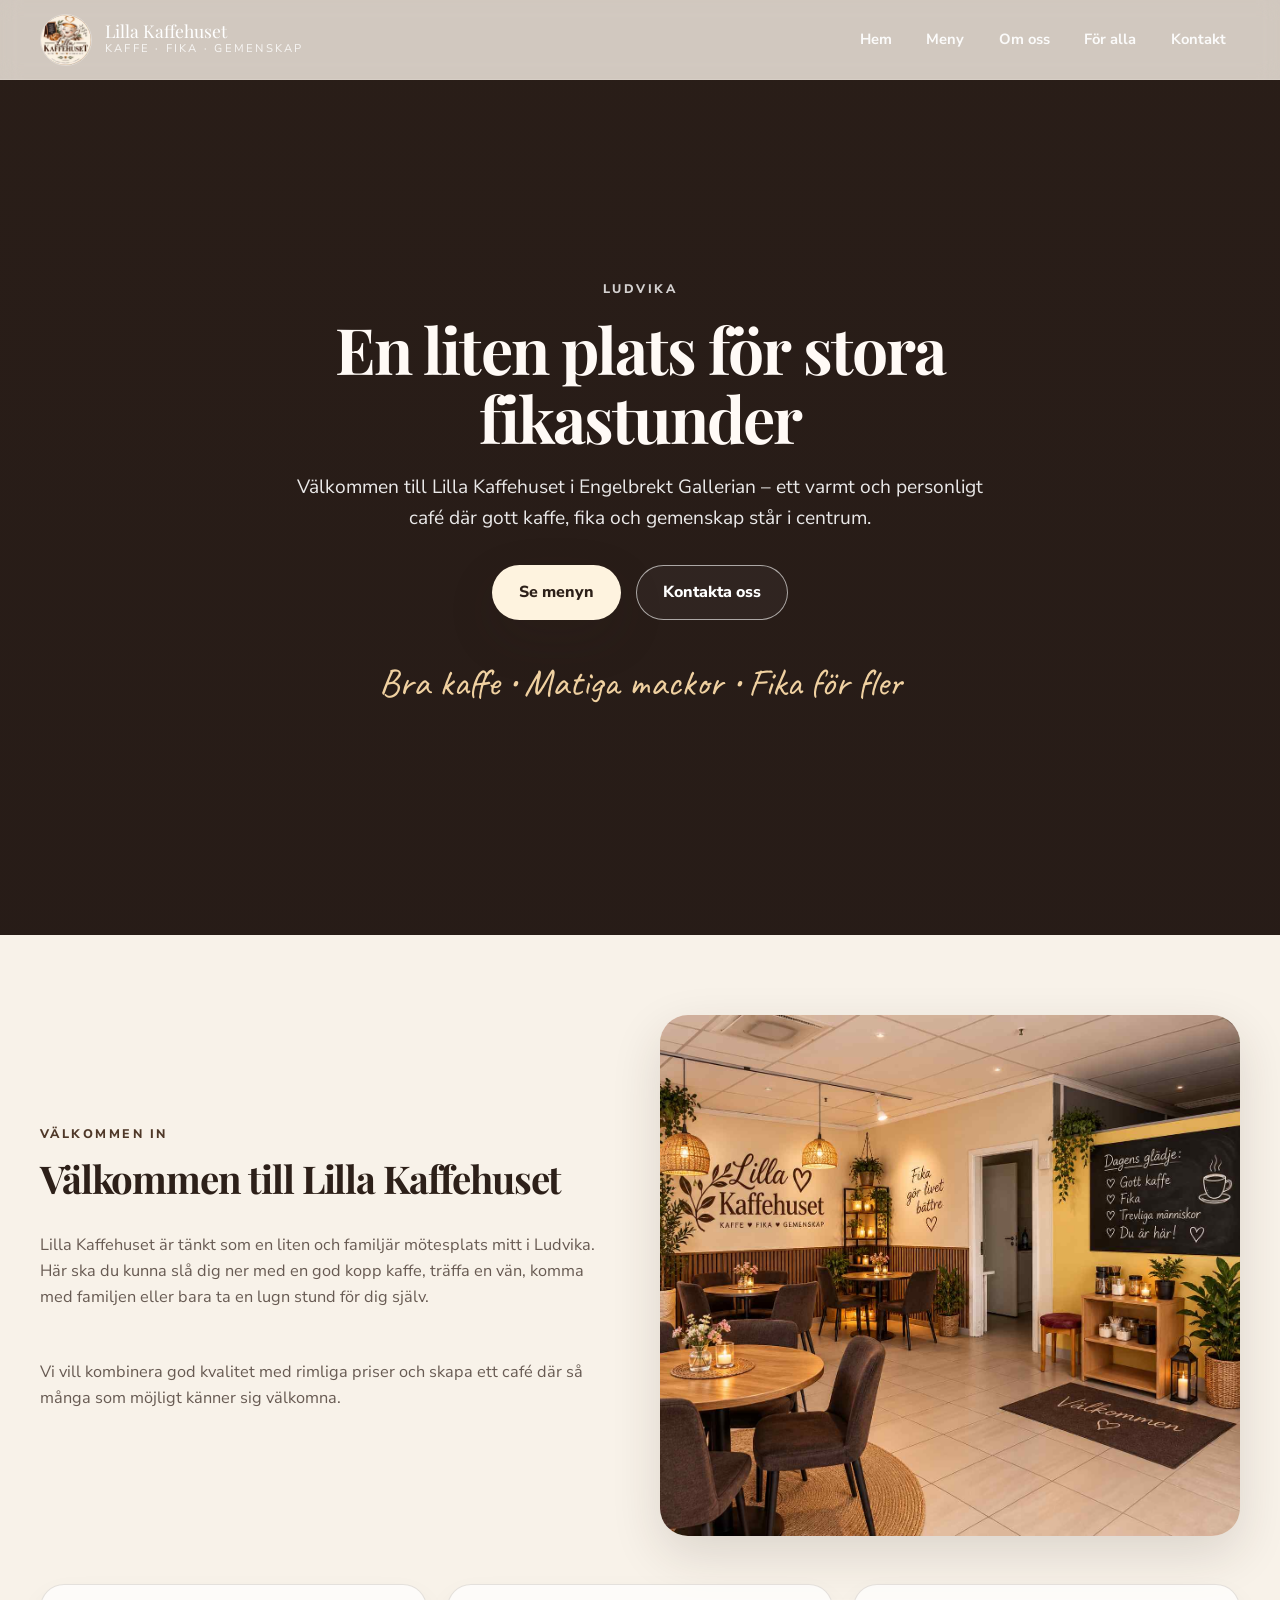
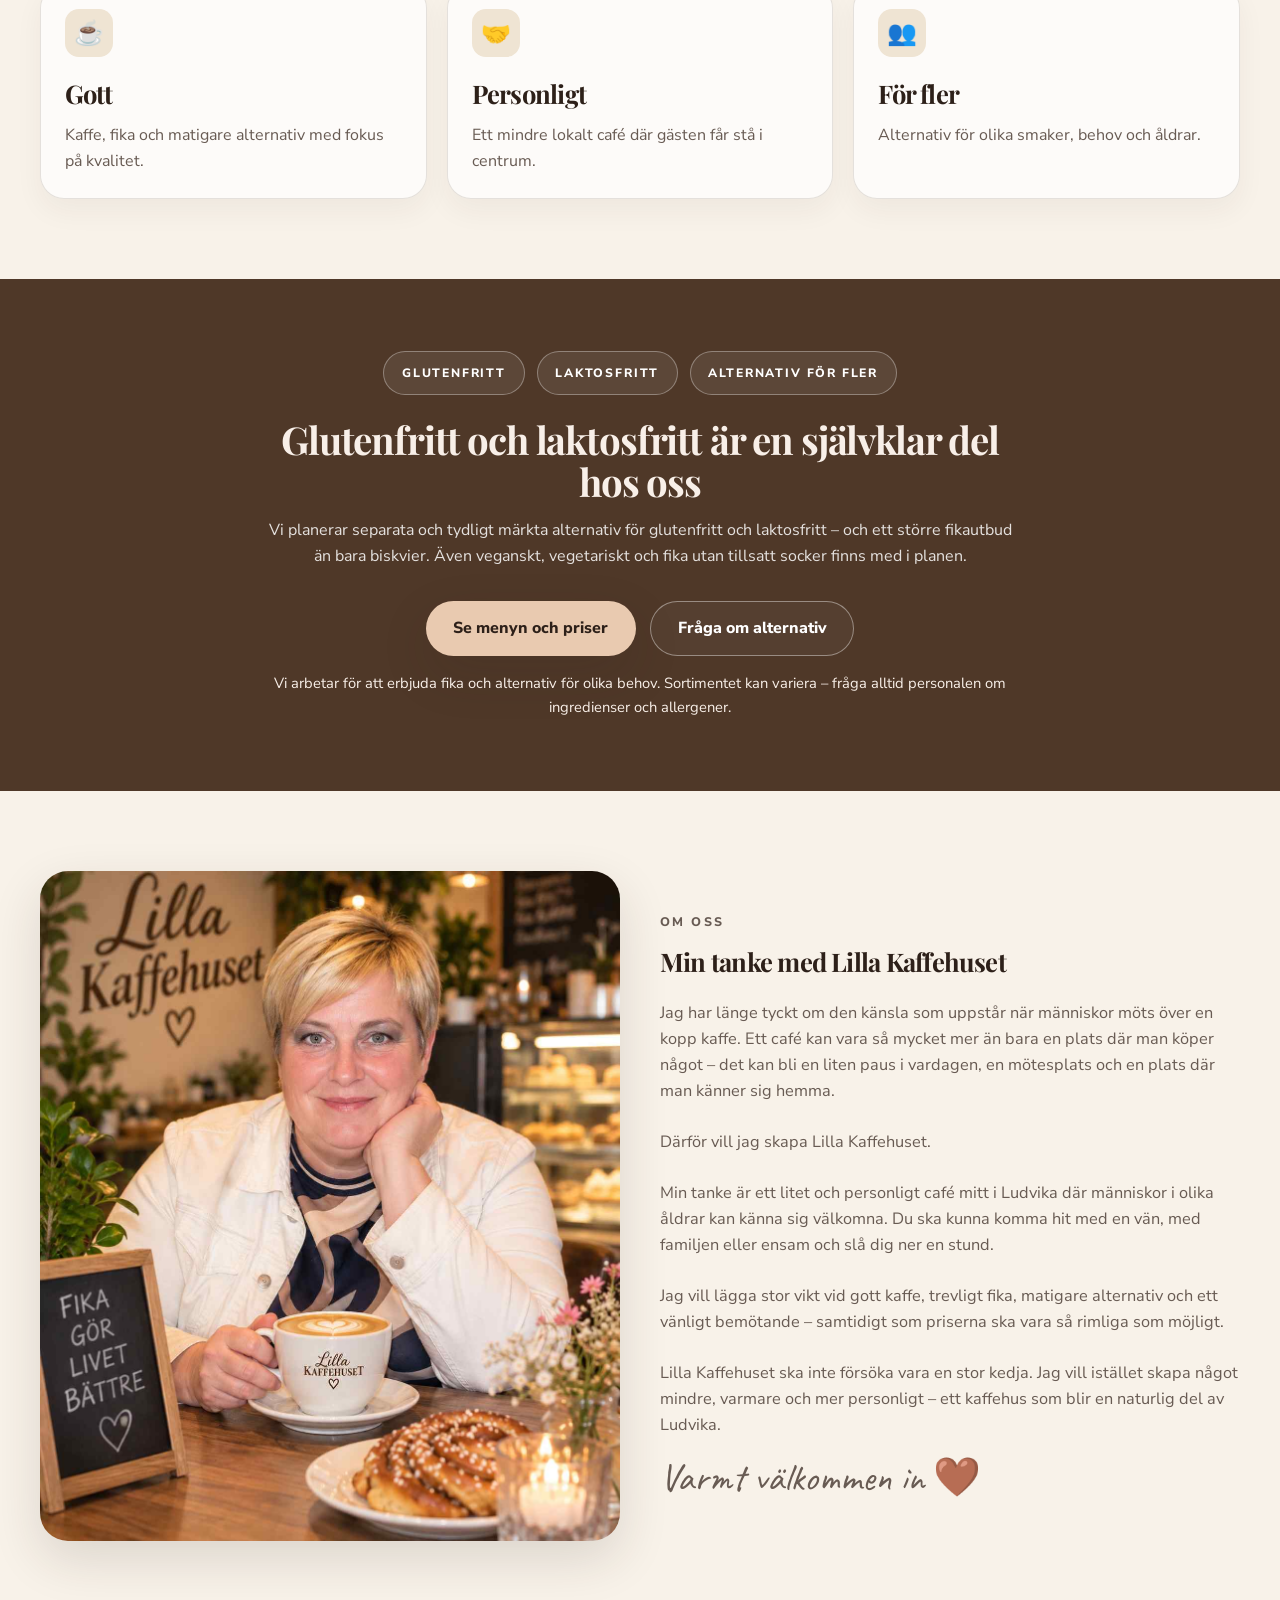
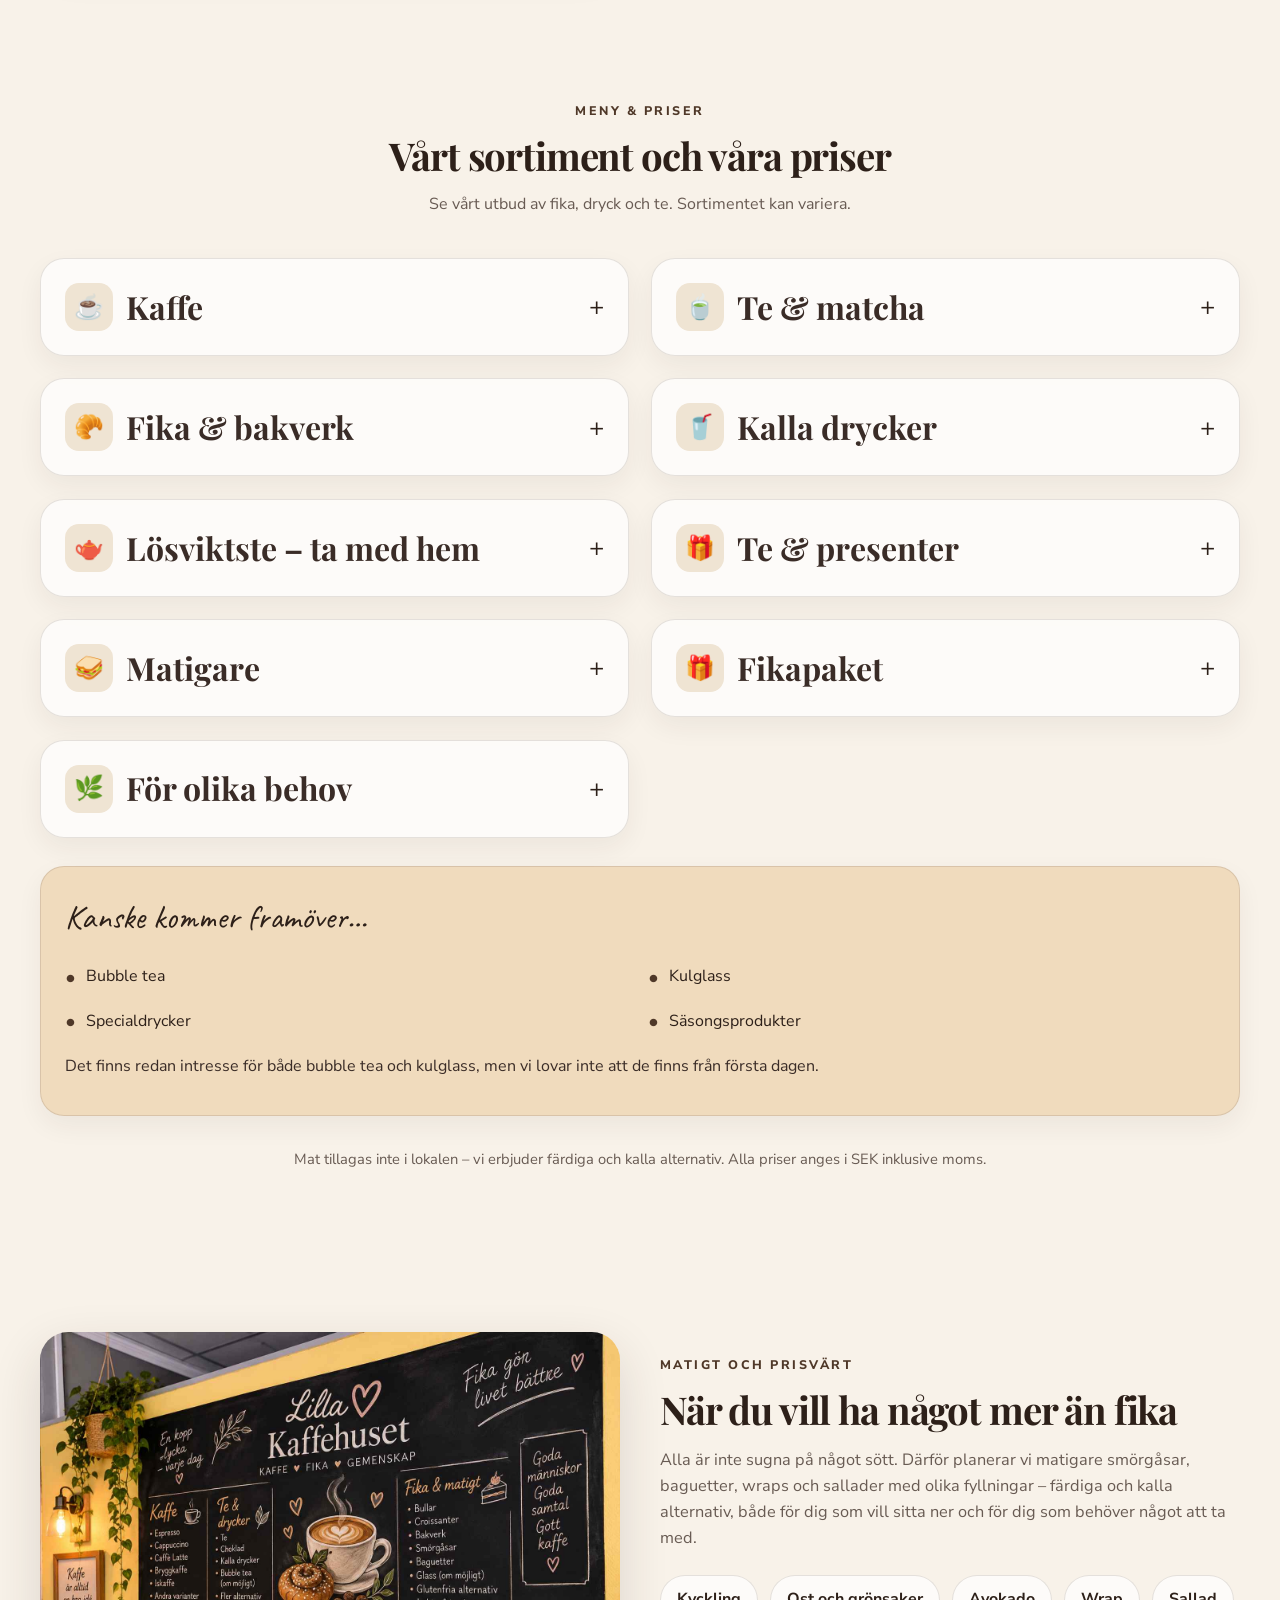
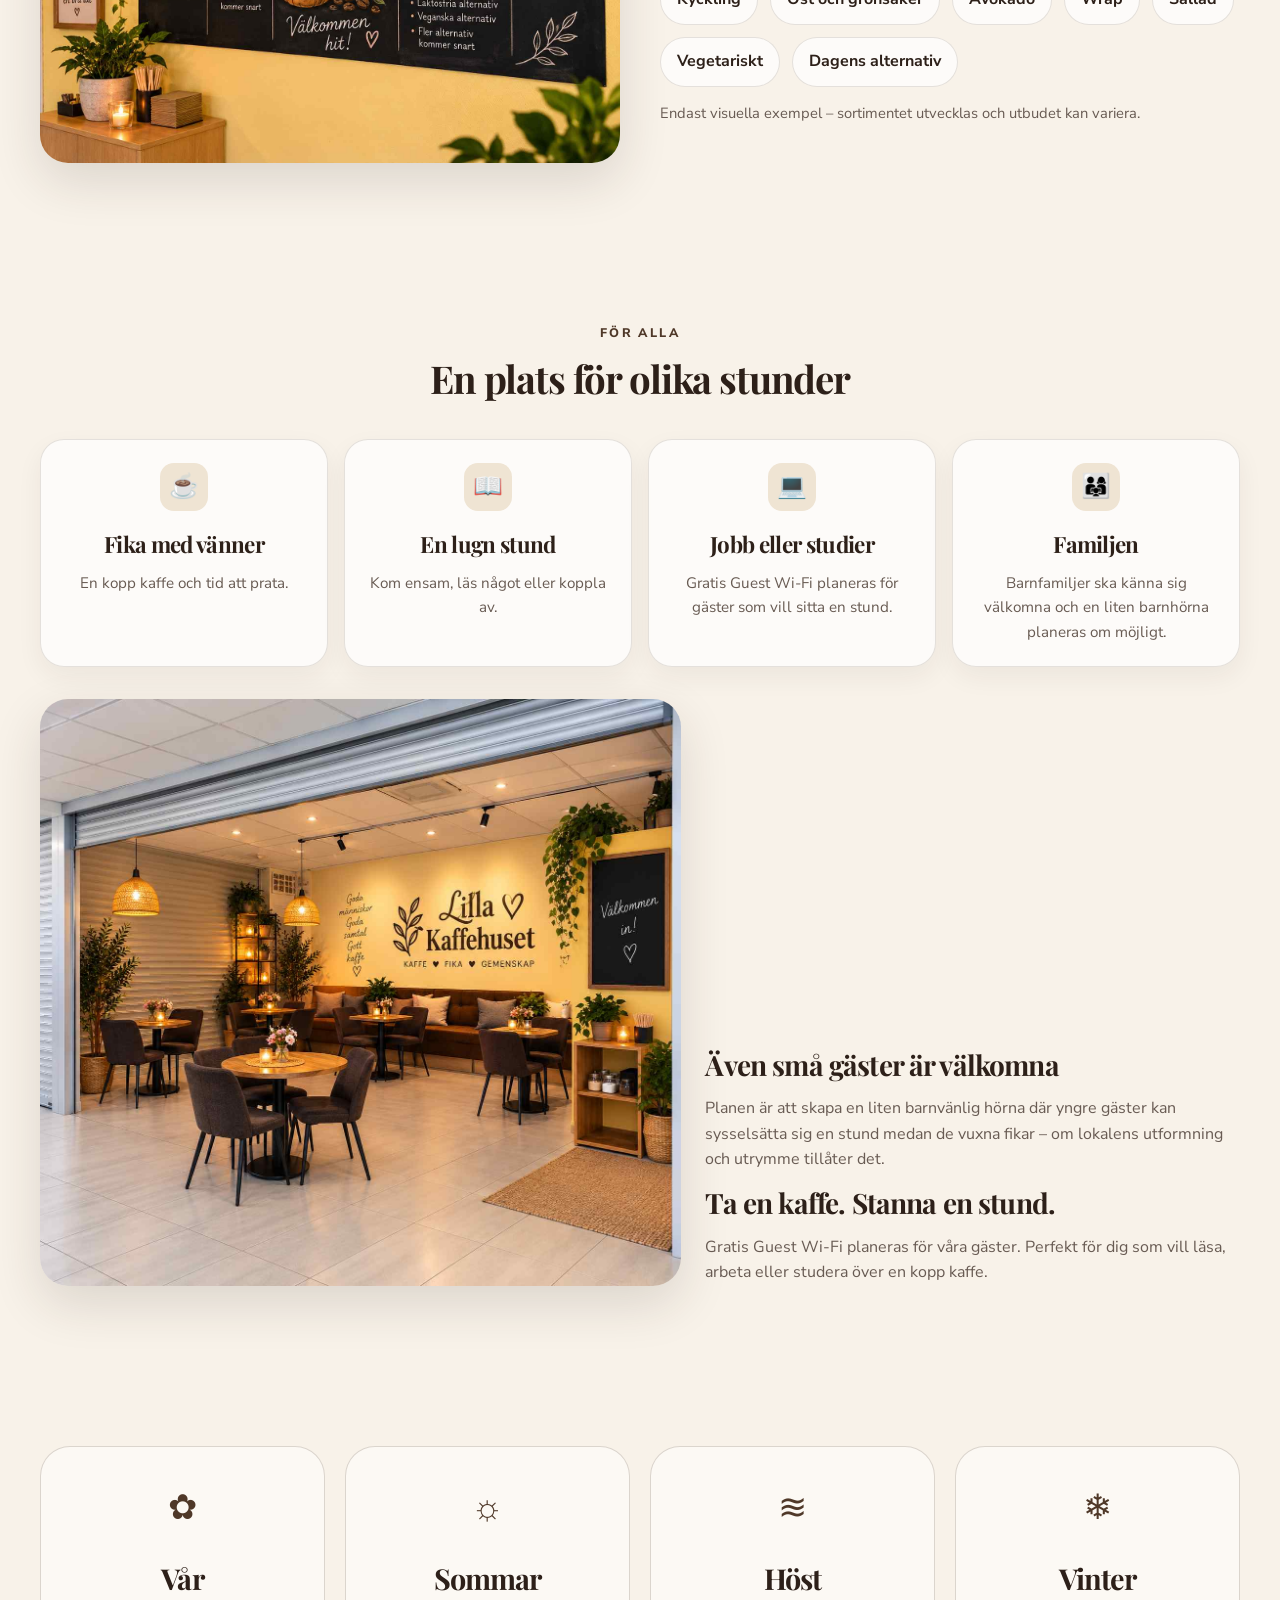
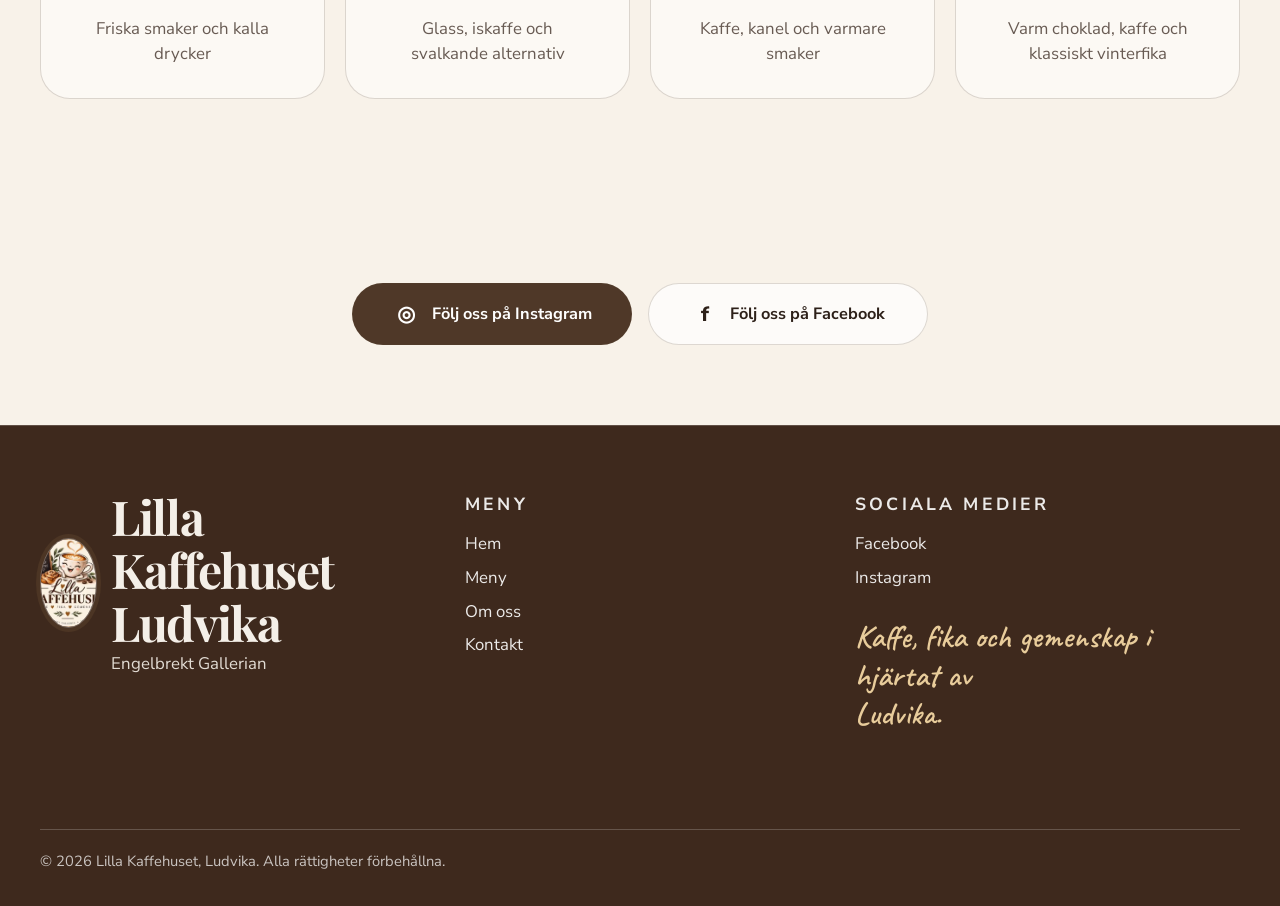
==== index.html @ 6853da30 "Add files via upload" ====
<!DOCTYPE html>
<html lang="sv">
  <head>
    <meta charset="UTF-8" />
    <meta name="viewport" content="width=device-width, initial-scale=1.0" />
    <meta
      name="description"
      content="Lilla Kaffehuset i Engelbrekt Gallerian i Ludvika – kaffe, fika, matigare smörgåsar och en varm plats för gemenskap."
    />
    <title>Lilla Kaffehuset | Café & fika i Ludvika</title>
    <link rel="preconnect" href="https://fonts.googleapis.com" />
    <link rel="preconnect" href="https://fonts.gstatic.com" crossorigin />
    <link
      href="https://fonts.googleapis.com/css2?family=Caveat:wght@400;600;700&family=Nunito+Sans:wght@400;600;700;800&family=Playfair+Display:wght@600;700;800&display=swap"
      rel="stylesheet"
    />
    <link rel="stylesheet" href="styles.css" />
  </head>
  <body>
    <header class="site-header">
      <div class="container nav-wrap">
        <a class="brand" href="#hem" aria-label="Lilla Kaffehuset, till toppen">
          <img src="./src/assets/logo.jpg" alt="Lilla Kaffehuset logotyp" />
          <div>
            <span class="brand-name">Lilla Kaffehuset</span>
            <span class="brand-tag">Kaffe · Fika · Gemenskap</span>
          </div>
        </a>

        <button class="menu-toggle" type="button" aria-expanded="false" aria-controls="main-navigation">
          <span class="menu-toggle-label">Meny</span>
          <span class="menu-toggle-icon" aria-hidden="true"><span></span><span></span><span></span></span>
        </button>

        <nav id="main-navigation" class="main-nav" aria-label="Huvudmeny">
          <a href="#hem">Hem</a>
          <a href="#meny">Meny</a>
          <a href="#om-oss">Om oss</a>
          <a href="#for-alla">För alla</a>
          <a href="#kontakt">Kontakt</a>
        </nav>
      </div>
    </header>

    <main>
      <section id="hem" class="hero">
        <video
          class="hero-video"
          src="./src/assets/hero-video.mp4"
          autoplay
          muted
          loop
          playsinline
          aria-hidden="true"
        ></video>
        <div class="hero-overlay"></div>
        <div class="container hero-content">
          <p class="eyebrow light">Ludvika</p>
          <h1>En liten plats för stora fikastunder</h1>
          <p class="lead">
            Välkommen till Lilla Kaffehuset i Engelbrekt Gallerian – ett varmt och personligt café
            där gott kaffe, fika och gemenskap står i centrum.
          </p>
          <div class="hero-actions">
            <a class="button primary" href="#meny">Se menyn</a>
            <a class="button secondary" href="#kontakt">Kontakta oss</a>
          </div>
          <p class="signature">Bra kaffe • Matiga mackor • Fika för fler</p>
        </div>
      </section>

      <section class="welcome section-light">
        <div class="container two-col">
          <div>
            <p class="eyebrow">Välkommen in</p>
            <h2>Välkommen till Lilla Kaffehuset</h2>
            <div class="copy-block">
              <p>
                Lilla Kaffehuset är tänkt som en liten och familjär mötesplats mitt i Ludvika. Här
                ska du kunna slå dig ner med en god kopp kaffe, träffa en vän, komma med familjen
                eller bara ta en lugn stund för dig själv.
              </p>
              <p>
                Vi vill kombinera god kvalitet med rimliga priser och skapa ett café där så många
                som möjligt känner sig välkomna.
              </p>
            </div>
          </div>

          <div class="photo-card">
            <img src="./src/assets/interior.jpg" alt="Mysig sittdel med runda träbord och levande ljus" />
          </div>
        </div>

        <div class="container values-grid">
          <article class="info-card">
            <span class="icon">☕</span>
            <h3>Gott</h3>
            <p>Kaffe, fika och matigare alternativ med fokus på kvalitet.</p>
          </article>
          <article class="info-card">
            <span class="icon">🤝</span>
            <h3>Personligt</h3>
            <p>Ett mindre lokalt café där gästen får stå i centrum.</p>
          </article>
          <article class="info-card">
            <span class="icon">👥</span>
            <h3>För fler</h3>
            <p>Alternativ för olika smaker, behov och åldrar.</p>
          </article>
        </div>
      </section>

      <section id="for-alla" class="free-from">
        <div class="container center-block">
          <ul class="tag-list" aria-label="Alternativ för olika behov">
            <li>GLUTENFRITT</li>
            <li>LAKTOSFRITT</li>
            <li>ALTERNATIV FÖR FLER</li>
          </ul>
          <h2>Glutenfritt och laktosfritt är en självklar del hos oss</h2>
          <p>
            Vi planerar separata och tydligt märkta alternativ för glutenfritt och laktosfritt –
            och ett större fikautbud än bara biskvier. Även veganskt, vegetariskt och fika utan
            tillsatt socker finns med i planen.
          </p>
          <div class="hero-actions center">
            <a class="button primary alt" href="#meny">Se menyn och priser</a>
            <a class="button secondary alt" href="#kontakt">Fråga om alternativ</a>
          </div>
          <p class="small-note">
            Vi arbetar för att erbjuda fika och alternativ för olika behov. Sortimentet kan variera –
            fråga alltid personalen om ingredienser och allergener.
          </p>
        </div>
      </section>

      <section id="om-oss" class="story-section section-light">
        <div class="container story-grid">
          <div class="story-image">
            <img src="./src/assets/owner.jpg" alt="Ägaren till Lilla Kaffehuset sitter vid ett bord med en caffe latte och kanelbullar" />
          </div>

          <div class="story-copy">
            <p class="eyebrow">Om oss</p>
            <h2>Min tanke med Lilla Kaffehuset</h2>
            <div class="copy-block">
              <p>
                Jag har länge tyckt om den känsla som uppstår när människor möts över en kopp kaffe.
                Ett café kan vara så mycket mer än bara en plats där man köper något – det kan bli
                en liten paus i vardagen, en mötesplats och en plats där man känner sig hemma.
              </p>
              <p>Därför vill jag skapa Lilla Kaffehuset.</p>
              <p>
                Min tanke är ett litet och personligt café mitt i Ludvika där människor i olika
                åldrar kan känna sig välkomna. Du ska kunna komma hit med en vän, med familjen eller
                ensam och slå dig ner en stund.
              </p>
              <p>
                Jag vill lägga stor vikt vid gott kaffe, trevligt fika, matigare alternativ och ett
                vänligt bemötande – samtidigt som priserna ska vara så rimliga som möjligt.
              </p>
              <p>
                Lilla Kaffehuset ska inte försöka vara en stor kedja. Jag vill istället skapa något
                mindre, varmare och mer personligt – ett kaffehus som blir en naturlig del av
                Ludvika.
              </p>
            </div>
            <p class="welcome-signature">Varmt välkommen in 🤎</p>
          </div>
        </div>
      </section>

      <section id="meny" class="menu section-light">
        <div class="container">
          <div class="section-head">
            <p class="eyebrow">Meny &amp; priser</p>
            <h2>Vårt sortiment och våra priser</h2>
            <p>Se vårt utbud av fika, dryck och te. Sortimentet kan variera.</p>
          </div>

          <div class="menu-grid">
            <details class="menu-card">
              <summary class="menu-card-head">
                <span class="mini-icon">☕</span>
                <span class="menu-card-title">Kaffe</span>
              </summary>
              <ul>
                <li><span>Bryggkaffe</span><strong>30 kr</strong></li>
                <li><span>Espresso</span><strong>30 kr</strong></li>
                <li><span>Dubbel espresso</span><strong>38 kr</strong></li>
                <li><span>Cappuccino</span><strong>42 kr</strong></li>
                <li><span>Caffè Latte</span><strong>45 kr</strong></li>
                <li><span>Iskaffe</span><strong>49 kr</strong></li>
              </ul>
              <p class="menu-note">Laktosfri mjölk och växtbaserad dryck planeras till alla kaffedrycker.</p>
            </details>

            <details class="menu-card">
              <summary class="menu-card-head">
                <span class="mini-icon">🍵</span>
                <span class="menu-card-title">Te &amp; matcha</span>
              </summary>
              <ul>
                <li><span>Earl of Organic (svart te)</span><strong>39 kr</strong></li>
                <li><span>Dancing Queen (svart te)</span><strong>39 kr</strong></li>
                <li><span>Lively Luke (grönt te)</span><strong>39 kr</strong></li>
                <li><span>Miss Saigon (grönt te)</span><strong>39 kr</strong></li>
                <li><span>Scarlet Wimbledon (rooibos)</span><strong>39 kr</strong></li>
                <li><span>Amber Cactus (rooibos)</span><strong>39 kr</strong></li>
                <li><span>Radiant Rose (fruktte)</span><strong>39 kr</strong></li>
                <li><span>Vinteräpple (julte)</span><strong>39 kr</strong></li>
                <li><span>Glöggte (julte)</span><strong>39 kr</strong></li>
                <li><span>Julknäck (julte)</span><strong>39 kr</strong></li>
                <li><span>Chai Latte</span><strong>45 kr</strong></li>
                <li><span>Matcha Latte</span><strong>59 kr</strong></li>
                <li><span>Iced Matcha Latte</span><strong>65 kr</strong></li>
                <li><span>Hojicha – rostat grönt te</span><strong>45 kr</strong></li>
                <li><span>Hojicha Latte</span><strong>59 kr</strong></li>
                <li><span>Iced Hojicha Latte</span><strong>65 kr</strong></li>
              </ul>
              <p class="menu-note">Te serveras hos oss. Priserna inkluderar moms.</p>
            </details>

            <details class="menu-card">
              <summary class="menu-card-head">
                <span class="mini-icon">🥐</span>
                <span class="menu-card-title">Fika &amp; bakverk</span>
              </summary>
              <ul>
                <li><span>Gluten- och mjölkfri brownie</span><strong>49 kr</strong></li>
                <li><span>Citroncheesecake</span><strong>55 kr</strong></li>
                <li><span>Vegansk passionscheesecake</span><strong>55 kr</strong></li>
                <li><span>Chokladboll</span><strong>25 kr</strong></li>
                <li><span>Chokladmoussetårta</span><strong>55 kr</strong></li>
                <li><span>Gluten- och laktosfri chokladtårta</span><strong>59 kr</strong></li>
                <li><span>Gluten- och mjölkfri hallonmuffins</span><strong>39 kr</strong></li>
                <li><span>Kanelbulle, liten (35 g)</span><strong>25 kr</strong></li>
                <li><span>Kärleksmums</span><strong>39 kr</strong></li>
                <li><span>Morotskaka – Gray's</span><strong>45 kr</strong></li>
                <li><span>Glutenfri morotskaka – Delicato</span><strong>45 kr</strong></li>
                <li><span>Vegansk morotskaka</span><strong>45 kr</strong></li>
                <li><span>Red Velvet-tårta</span><strong>59 kr</strong></li>
                <li><span>Vegansk brownie med salt karamell och nötter</span><strong>59 kr</strong></li>
                <li><span>Croissant</span><strong>32 kr</strong></li>
                <li><span>Pain au chocolat</span><strong>35 kr</strong></li>
                <li><span>Dagens kaka/bakverk</span><strong>35–45 kr</strong></li>
                <li><span>Glutenfritt bakverk</span><strong>35–45 kr</strong></li>
                <li><span>Laktosfritt bakverk</span><strong>35–45 kr</strong></li>
              </ul>
              <p class="menu-note">Priserna inkluderar moms. Fråga personalen om allergener.</p>
            </details>

            <details class="menu-card">
              <summary class="menu-card-head">
                <span class="mini-icon">🥤</span>
                <span class="menu-card-title">Kalla drycker</span>
              </summary>
              <ul>
                <li><span>Coca-Cola Original 33 cl</span><strong>29 kr</strong></li>
                <li><span>Coca-Cola Zero 33 cl</span><strong>29 kr</strong></li>
                <li><span>Coca-Cola Original 50 cl</span><strong>35 kr</strong></li>
                <li><span>Coca-Cola Zero 50 cl</span><strong>36 kr</strong></li>
                <li><span>Fanta Exotic Zero 33 cl</span><strong>29 kr</strong></li>
                <li><span>Fanta Orange Zero 33 cl</span><strong>29 kr</strong></li>
                <li><span>Fanta Orange Zero 50 cl</span><strong>35 kr</strong></li>
                <li><span>Sprite Zero 33 cl</span><strong>29 kr</strong></li>
                <li><span>MER Apelsin 33 cl</span><strong>29 kr</strong></li>
                <li><span>MER Päron 33 cl</span><strong>29 kr</strong></li>
                <li><span>Bonaqua Naturell 33 cl</span><strong>25 kr</strong></li>
                <li><span>Monster Energy 50 cl</span><strong>39 kr</strong></li>
                <li><span>Monster Ultra 50 cl</span><strong>39 kr</strong></li>
              </ul>
              <p class="menu-note">Priserna inkluderar moms och pant.</p>
            </details>

            <details class="menu-card">
              <summary class="menu-card-head">
                <span class="mini-icon">🫖</span>
                <span class="menu-card-title">Lösviktste – ta med hem</span>
              </summary>
              <ul>
                <li><span>Earl of Organic (100 g / 250 g)</span><strong>99 / 229 kr</strong></li>
                <li><span>Dancing Queen (100 g / 250 g)</span><strong>79 / 179 kr</strong></li>
                <li><span>Lively Luke (100 g / 250 g)</span><strong>89 / 199 kr</strong></li>
                <li><span>Miss Saigon (100 g / 250 g)</span><strong>79 / 179 kr</strong></li>
                <li><span>Scarlet Wimbledon (100 g / 250 g)</span><strong>89 / 199 kr</strong></li>
                <li><span>Amber Cactus (100 g / 250 g)</span><strong>95 / 219 kr</strong></li>
                <li><span>Radiant Rose (100 g / 250 g)</span><strong>85 / 189 kr</strong></li>
                <li><span>Vinteräpple (100 g / 250 g)</span><strong>85 / 189 kr</strong></li>
                <li><span>Glöggte (100 g / 250 g)</span><strong>79 / 179 kr</strong></li>
                <li><span>Julknäck (100 g / 250 g)</span><strong>85 / 189 kr</strong></li>
              </ul>
              <p class="menu-note">Priserna visas för 100 g respektive 250 g och inkluderar moms.</p>
            </details>

            <details class="menu-card">
              <summary class="menu-card-head">
                <span class="mini-icon">🎁</span>
                <span class="menu-card-title">Te &amp; presenter</span>
              </summary>
              <ul>
                <li><span>Rudolph Organic (80 g)</span><strong>99 kr</strong></li>
                <li><span>Red Wine Santa Organic (80 g)</span><strong>99 kr</strong></li>
                <li><span>Gathering of Friends – tekalender</span><strong>299 kr</strong></li>
              </ul>
              <p class="menu-note">Priserna inkluderar moms.</p>
            </details>

            <details class="menu-card">
              <summary class="menu-card-head">
                <span class="mini-icon">🥪</span>
                <span class="menu-card-title">Matigare</span>
              </summary>
              <ul>
                <li><span>Smörgås</span><strong>49–59 kr</strong></li>
                <li><span>Baguette</span><strong>59–69 kr</strong></li>
                <li><span>Wrap</span><strong>59–69 kr</strong></li>
                <li><span>Sallad</span><strong>69–79 kr</strong></li>
              </ul>
              <p class="menu-note">Färdiga och kalla alternativ med olika fyllningar, även vegetariskt. Går även bra att ta med.</p>
            </details>

            <details class="menu-card">
              <summary class="menu-card-head">
                <span class="mini-icon">🎁</span>
                <span class="menu-card-title">Fikapaket</span>
              </summary>
              <ul>
                <li><span>Bryggkaffe + kanelbulle</span><strong>55 kr</strong></li>
              </ul>
              <p class="menu-note">Fler kombinationer kan komma att erbjudas.</p>
            </details>

            <details class="menu-card">
              <summary class="menu-card-head">
                <span class="mini-icon">🌿</span>
                <span class="menu-card-title">För olika behov</span>
              </summary>
              <ul>
                <li><span>Glutenfria alternativ</span><strong>GLUTENFRITT</strong></li>
                <li><span>Laktosfria alternativ</span><strong>LAKTOSFRITT</strong></li>
                <li><span>Mjölkfria och veganska alternativ</span><strong></strong></li>
                <li><span>Vegetariska alternativ</span><strong></strong></li>
                <li><span>Fika utan tillsatt socker</span><strong></strong></li>
                <li><span>Alternativ som passar flera behov samtidigt när det är möjligt</span><strong></strong></li>
              </ul>
              <p class="menu-note">Fråga gärna personalen om innehåll och allergener. Sortiment och tillgänglighet kan variera.</p>
            </details>
          </div>

          <div class="future-box">
            <p class="future-title">Kanske kommer framöver…</p>
            <ul>
              <li>Bubble tea</li>
              <li>Kulglass</li>
              <li>Specialdrycker</li>
              <li>Säsongsprodukter</li>
            </ul>
            <p>
              Det finns redan intresse för både bubble tea och kulglass, men vi lovar inte att de
              finns från första dagen.
            </p>
          </div>

          <p class="menu-footer-copy">
            Mat tillagas inte i lokalen – vi erbjuder färdiga och kalla alternativ. Alla priser
            anges i SEK inklusive moms.
          </p>
        </div>
      </section>

      <section class="feature section-light">
        <div class="container two-col feature-grid">
          <div class="photo-card">
            <img src="./src/assets/chalkboard.jpg" alt="Handskriven meny på tavlan med kaffe och fika" />
          </div>

          <div>
            <p class="eyebrow">Matigt och prisvärt</p>
            <h2>När du vill ha något mer än fika</h2>
            <p class="copy-block">
              Alla är inte sugna på något sött. Därför planerar vi matigare smörgåsar, baguetter,
              wraps och sallader med olika fyllningar – färdiga och kalla alternativ, både för dig
              som vill sitta ner och för dig som behöver något att ta med.
            </p>
            <ul class="chip-list">
              <li>Kyckling</li>
              <li>Ost och grönsaker</li>
              <li>Avokado</li>
              <li>Wrap</li>
              <li>Sallad</li>
              <li>Vegetariskt</li>
              <li>Dagens alternativ</li>
            </ul>
            <p class="small-copy">Endast visuella exempel – sortimentet utvecklas och utbudet kan variera.</p>
          </div>
        </div>
      </section>

      <section class="moments section-light">
        <div class="container">
          <div class="section-head narrow">
            <p class="eyebrow">För alla</p>
            <h2>En plats för olika stunder</h2>
          </div>

          <div class="moments-grid">
            <article class="moment-card">
              <span class="moment-icon">☕</span>
              <h3>Fika med vänner</h3>
              <p>En kopp kaffe och tid att prata.</p>
            </article>
            <article class="moment-card">
              <span class="moment-icon">📖</span>
              <h3>En lugn stund</h3>
              <p>Kom ensam, läs något eller koppla av.</p>
            </article>
            <article class="moment-card">
              <span class="moment-icon">💻</span>
              <h3>Jobb eller studier</h3>
              <p>Gratis Guest Wi-Fi planeras för gäster som vill sitta en stund.</p>
            </article>
            <article class="moment-card">
              <span class="moment-icon">👨‍👩‍👧</span>
              <h3>Familjen</h3>
              <p>Barnfamiljer ska känna sig välkomna och en liten barnhörna planeras om möjligt.</p>
            </article>
          </div>

          <div class="moments-lower">
            <div class="story-image large">
              <img src="./src/assets/seating.jpg" alt="Sittplatser med soffa och små bord på caféet" />
            </div>
            <div class="moments-copy">
              <h3>Även små gäster är välkomna</h3>
              <p>
                Planen är att skapa en liten barnvänlig hörna där yngre gäster kan sysselsätta sig
                en stund medan de vuxna fikar – om lokalens utformning och utrymme tillåter det.
              </p>
              <h3>Ta en kaffe. Stanna en stund.</h3>
              <p>
                Gratis Guest Wi-Fi planeras för våra gäster. Perfekt för dig som vill läsa, arbeta
                eller studera över en kopp kaffe.
              </p>
            </div>
          </div>
        </div>
      </section>

      <section class="seasons section-light">
        <div class="container">
          <div class="season-grid">
            <article class="season-card">
              <div class="season-icon" aria-hidden="true">✿</div>
              <h3>Vår</h3>
              <p>Friska smaker och kalla drycker</p>
            </article>
            <article class="season-card">
              <div class="season-icon" aria-hidden="true">☼</div>
              <h3>Sommar</h3>
              <p>Glass, iskaffe och svalkande alternativ</p>
            </article>
            <article class="season-card">
              <div class="season-icon" aria-hidden="true">≋</div>
              <h3>Höst</h3>
              <p>Kaffe, kanel och varmare smaker</p>
            </article>
            <article class="season-card">
              <div class="season-icon" aria-hidden="true">❄</div>
              <h3>Vinter</h3>
              <p>Varm choklad, kaffe och klassiskt vinterfika</p>
            </article>
          </div>
        </div>
      </section>

      <section class="social section-light">
        <div class="container social-wrap">
          <div class="social-links">
            <a
              href="https://www.instagram.com/lillakaffehuset?utm_source=ig_web_button_share_sheet&rpxt=ZDNlZDc0MzIxNw=="
              class="social-link dark"
              target="_blank"
              rel="noopener noreferrer"
              aria-label="Följ Lilla Kaffehuset på Instagram"
            >
              <span aria-hidden="true">◎</span>
              Följ oss på Instagram
            </a>
            <a
              href="https://www.facebook.com/profile.php?id=61594835073064"
              class="social-link light"
              target="_blank"
              rel="noopener noreferrer"
              aria-label="Följ Lilla Kaffehuset på Facebook"
            >
              <span aria-hidden="true">f</span>
              Följ oss på Facebook
            </a>
          </div>
      
        </div>
      </section>

    </main>

    <footer id="kontakt" class="site-footer">
      <div class="container footer-archive">
        <div class="footer-brand-block">
          <div class="brand-badge">
            <img src="./src/assets/logo.jpg" alt="Lilla Kaffehusets logotyp" />
          </div>
          <div class="footer-brand-copy">
            <h3>Lilla Kaffehuset Ludvika</h3>
            <p>Engelbrekt Gallerian</p>
          </div>
        </div>

        <div class="footer-nav-block">
          <h4>MENY</h4>
          <nav class="footer-nav" aria-label="Sidfotsmeny">
            <a href="#hem">Hem</a>
            <a href="#meny">Meny</a>
            <a href="#om-oss">Om oss</a>
            <a href="#kontakt">Kontakt</a>
          </nav>
        </div>

        <div class="footer-social-block">
          <h4>SOCIALA MEDIER</h4>
          <ul class="footer-social-list">
            <li>
              <a
                href="https://www.facebook.com/profile.php?id=61594835073064"
                target="_blank"
                rel="noopener noreferrer"
              >
                Facebook
              </a>
            </li>
            <li>
              <a
                href="https://www.instagram.com/lillakaffehuset?utm_source=ig_web_button_share_sheet&rpxt=ZDNlZDc0MzIxNw=="
                target="_blank"
                rel="noopener noreferrer"
              >
                Instagram
              </a>
            </li>
          </ul>
          <p class="footer-script">Kaffe, fika och gemenskap i hjärtat av<br />Ludvika.</p>
        </div>
      </div>

      <div class="container copyright-wrap">
        <div class="copyright">
          © 2026 Lilla Kaffehuset, Ludvika. Alla rättigheter förbehållna.
        </div>
      </div>
    </footer>

    <script>
      const menuToggle = document.querySelector(".menu-toggle");
      const mainNavigation = document.querySelector("#main-navigation");

      menuToggle.addEventListener("click", () => {
        const isOpen = menuToggle.getAttribute("aria-expanded") === "true";
        menuToggle.setAttribute("aria-expanded", String(!isOpen));
        mainNavigation.classList.toggle("is-open", !isOpen);
      });

      mainNavigation.querySelectorAll("a").forEach((link) => {
        link.addEventListener("click", () => {
          menuToggle.setAttribute("aria-expanded", "false");
          mainNavigation.classList.remove("is-open");
        });
      });
    </script>
  </body>
</html>
---- styles.css ----
:root {
  --bg: #f8f2e9;
  --panel: #fffdf8;
  --surface: #efe4d3;
  --primary: #4f3828;
  --primary-dark: #2d2019;
  --secondary: #d9b38d;
  --soft: #f1e1c8;
  --sage: #6d8b6a;
  --coffee: #3a2a22;
  --text: #3a2c27;
  --muted: #685b53;
  --border: rgba(77, 56, 45, 0.14);
  --shadow: 0 18px 50px rgba(48, 36, 29, 0.14);
  --radius-lg: 28px;
  --radius-md: 18px;
  --container: 1200px;
}

* {
  box-sizing: border-box;
}

html {
  scroll-behavior: smooth;
}

body {
  margin: 0;
  font-family: "Nunito Sans", sans-serif;
  background: var(--bg);
  color: var(--text);
  line-height: 1.6;
}

a {
  color: inherit;
  text-decoration: none;
}

img {
  max-width: 100%;
  display: block;
}

.container {
  width: min(var(--container), calc(100% - 2rem));
  margin: 0 auto;
}

.section-light {
  background: var(--bg);
}

.site-header {
  position: sticky;
  top: 0;
  z-index: 20;
  background: rgba(56, 37, 29, 0.2);
  backdrop-filter: blur(10px);
  border-bottom: 1px solid rgba(255, 255, 255, 0.12);
}

.nav-wrap {
  position: relative;
  display: flex;
  align-items: center;
  justify-content: space-between;
  gap: 1rem;
  padding: 0.85rem 0;
}

.brand {
  display: flex;
  align-items: center;
  gap: 0.8rem;
  min-width: 0;
}

.brand img {
  width: 52px;
  height: 52px;
  object-fit: cover;
  border-radius: 50%;
  border: 1px solid rgba(255, 255, 255, 0.3);
}

.brand-name {
  display: block;
  font-family: "Playfair Display", serif;
  font-size: 1.1rem;
  line-height: 1.1;
  color: #fff;
}

.brand-tag {
  display: block;
  font-size: 0.7rem;
  letter-spacing: 0.2em;
  text-transform: uppercase;
  color: rgba(255, 255, 255, 0.82);
}

.main-nav {
  display: flex;
  align-items: center;
  justify-content: flex-end;
  flex-wrap: wrap;
  gap: 0.35rem;
}

.main-nav a {
  display: inline-flex;
  align-items: center;
  justify-content: center;
  padding: 0.7rem 0.9rem;
  border-radius: 999px;
  color: rgba(255, 255, 255, 0.92);
  font-size: 0.92rem;
  font-weight: 700;
  transition: background 0.2s ease;
}

.main-nav a:hover,
.main-nav a:focus-visible {
  background: rgba(255, 255, 255, 0.08);
}

.menu-toggle {
  display: none;
  border: 1px solid rgba(255, 255, 255, 0.3);
  border-radius: 999px;
  padding: 0.6rem 0.8rem;
  background: rgba(45, 32, 25, 0.3);
  color: #fff;
  font: inherit;
  font-weight: 800;
  cursor: pointer;
}

.menu-toggle-label {
  margin-right: 0.55rem;
}

.menu-toggle-icon {
  display: inline-flex;
  flex-direction: column;
  gap: 3px;
  vertical-align: middle;
}

.menu-toggle-icon span {
  display: block;
  width: 17px;
  height: 2px;
  border-radius: 999px;
  background: currentColor;
}

.hero {
  position: relative;
  min-height: 95vh;
  display: flex;
  align-items: center;
  overflow: hidden;
  background: #2d2019;
}

.hero-video {
  position: absolute;
  inset: 0;
  width: 100%;
  height: 100%;
  object-fit: cover;
  display: block;
  filter: saturate(0.8) contrast(1.05);
}

.hero-overlay {
  position: absolute;
  inset: 0;
  background: linear-gradient(180deg, rgba(38, 27, 23, 0.56), rgba(38, 27, 23, 0.82));
}

.hero-content {
  position: relative;
  z-index: 1;
  text-align: center;
  padding: 6rem 0 5rem;
  color: #fdf9f4;
}

.eyebrow {
  margin: 0 0 0.9rem;
  font-size: 0.78rem;
  letter-spacing: 0.2em;
  text-transform: uppercase;
  font-weight: 800;
  color: var(--primary);
}

.eyebrow.light {
  color: rgba(255, 255, 255, 0.8);
}

.hero h1,
h2,
h3 {
  margin: 0;
  font-family: "Playfair Display", serif;
  letter-spacing: -0.03em;
  color: var(--primary-dark);
}

.hero h1 {
  max-width: 800px;
  margin: 0 auto;
  color: #fffaf6;
  font-size: clamp(2.8rem, 5vw, 5rem);
  line-height: 1.08;
}

.lead {
  max-width: 700px;
  margin: 1.25rem auto 0;
  font-size: clamp(1.05rem, 1.5vw, 1.2rem);
  color: rgba(255, 255, 255, 0.9);
}

.hero-actions {
  display: flex;
  justify-content: center;
  align-items: center;
  flex-wrap: wrap;
  gap: 0.9rem;
  margin-top: 2rem;
}

.hero-actions.center {
  justify-content: center;
}

.button {
  display: inline-flex;
  align-items: center;
  justify-content: center;
  min-height: 48px;
  padding: 0.85rem 1.65rem;
  border-radius: 999px;
  border: 1px solid transparent;
  font-weight: 800;
  transition: transform 0.2s ease, opacity 0.2s ease;
}

.button:hover,
.button:focus-visible {
  transform: translateY(-1px);
}

.button.primary {
  background: #fef3df;
  color: var(--primary-dark);
  box-shadow: var(--shadow);
}

.button.secondary {
  border-color: rgba(255, 255, 255, 0.6);
  color: #fff;
  background: rgba(255, 255, 255, 0.04);
}

.button.primary.alt {
  background: #e9cab0;
}

.button.secondary.alt {
  color: #fff;
  border-color: rgba(255, 255, 255, 0.4);
}

.signature {
  margin-top: 2rem;
  font-family: "Caveat", cursive;
  font-size: clamp(2rem, 3vw, 2.8rem);
  color: #f0d1a1;
}

.welcome,
.story-section,
.menu,
.feature,
.moments,
.seasons,
.social,
.visit {
  padding: 5rem 0;
}

.two-col,
.story-grid,
.visit-grid,
.footer-grid {
  display: grid;
  grid-template-columns: repeat(2, minmax(0, 1fr));
  gap: 2.5rem;
  align-items: center;
}

.copy-block {
  margin-top: 1rem;
  display: grid;
  gap: 1rem;
  color: var(--muted);
  font-size: 1.02rem;
}

h2 {
  font-size: clamp(2.1rem, 3vw, 3rem);
  line-height: 1.08;
}

.photo-card,
.story-image,
.map-box {
  border-radius: var(--radius-lg);
  overflow: hidden;
  box-shadow: var(--shadow);
}

.photo-card img,
.story-image img,
.map-box img {
  width: 100%;
  height: 100%;
  min-height: 350px;
  object-fit: cover;
  display: block;
}

.values-grid {
  display: grid;
  grid-template-columns: repeat(3, minmax(0, 1fr));
  gap: 1.25rem;
  margin-top: 3rem;
}

.info-card {
  background: rgba(255, 255, 255, 0.7);
  border: 1px solid var(--border);
  border-radius: 24px;
  padding: 1.5rem;
  box-shadow: 0 12px 28px rgba(62, 42, 31, 0.05);
}

.icon,
.moment-icon,
.mini-icon {
  display: inline-flex;
  align-items: center;
  justify-content: center;
  width: 48px;
  height: 48px;
  border-radius: 14px;
  background: var(--surface);
  font-size: 1.5rem;
}

.info-card h3,
.moment-card h3,
.story-copy h2 {
  margin-top: 1rem;
  font-size: 1.6rem;
}

.info-card p,
.moment-card p,
.story-copy p,
.moments-copy p {
  margin: 0.55rem 0 0;
  color: var(--muted);
}

.free-from {
  background: var(--primary);
  padding: 4.5rem 0;
  color: #f7f0ea;
}

.center-block {
  text-align: center;
}

.center-block h2,
.center-block p,
.center-block .small-note {
  color: #f8efe8;
}

.center-block h2 {
  max-width: 780px;
  margin: 0 auto;
  font-size: clamp(2.2rem, 3vw, 3.2rem);
}

.center-block p {
  max-width: 760px;
  margin: 1rem auto 0;
  color: rgba(255, 255, 255, 0.85);
}

.tag-list {
  list-style: none;
  padding: 0;
  margin: 0 0 1.5rem;
  display: flex;
  justify-content: center;
  flex-wrap: wrap;
  gap: 0.75rem;
}

.tag-list li {
  border: 1px solid rgba(255, 255, 255, 0.32);
  background: rgba(255, 255, 255, 0.08);
  color: #fff;
  border-radius: 999px;
  padding: 0.7rem 1.1rem;
  font-weight: 800;
  letter-spacing: 0.15em;
  font-size: 0.76rem;
}

.small-note,
.social-note,
.small-copy,
.visit-intro,
.menu-footer-copy {
  font-size: 0.92rem;
  color: var(--muted);
}

.story-copy {
  max-width: 620px;
}

.welcome-signature {
  margin-top: 1.25rem;
  font-family: "Caveat", cursive;
  font-size: clamp(2rem, 3vw, 2.6rem);
  color: var(--primary);
}

.section-head {
  max-width: 760px;
  margin: 0 auto 2.5rem;
  text-align: center;
}

.section-head.narrow {
  max-width: 820px;
}

.section-head p:last-child {
  margin: 1rem auto 0;
  color: var(--muted);
}

.menu-grid {
  display: grid;
  grid-template-columns: repeat(2, minmax(0, 1fr));
  gap: 1.4rem;
}

.menu-card,
.future-box,
.mini-card,
.contact-card,
.moment-card,
.season-card {
  background: rgba(255, 255, 255, 0.7);
  border: 1px solid var(--border);
  border-radius: 24px;
  box-shadow: 0 10px 26px rgba(48, 36, 29, 0.06);
}

.menu-card {
  padding: 1.5rem;
}

.menu-card-head {
  display: flex;
  align-items: center;
  gap: 0.8rem;
  margin-bottom: 0;
}

summary.menu-card-head {
  cursor: pointer;
  list-style: none;
}

summary.menu-card-head::-webkit-details-marker {
  display: none;
}

summary.menu-card-head::after {
  content: "+";
  margin-left: auto;
  color: var(--primary-dark);
  font-size: 1.6rem;
  line-height: 1;
}

.menu-card[open] > summary.menu-card-head {
  margin-bottom: 0.9rem;
}

.menu-card[open] > summary.menu-card-head::after {
  content: "−";
}

summary.menu-card-head:focus-visible {
  outline: 3px solid var(--primary);
  outline-offset: 5px;
  border-radius: 4px;
}

.menu-card-title {
  font-family: "Playfair Display", serif;
  font-size: 2rem;
  font-weight: 700;
  line-height: 1.2;
}

.menu-card ul {
  list-style: none;
  padding: 0;
  margin: 0;
  display: grid;
  gap: 0.8rem;
}

.menu-card li {
  display: flex;
  align-items: baseline;
  justify-content: space-between;
  gap: 1rem;
  padding-bottom: 0.6rem;
  border-bottom: 1px solid rgba(52, 38, 31, 0.08);
}

.menu-card li:last-child {
  border-bottom: 0;
  padding-bottom: 0;
}

.menu-card li span {
  color: var(--muted);
}

.menu-card li strong {
  font-size: 0.95rem;
  color: var(--primary-dark);
}

.menu-note {
  margin-top: 1rem;
  color: var(--muted);
  font-size: 0.9rem;
}

.future-box {
  margin-top: 1.8rem;
  padding: 1.5rem 1.5rem 1.2rem;
  background: rgba(232, 195, 146, 0.5);
}

.future-title {
  margin: 0 0 1rem;
  font-family: "Caveat", cursive;
  font-size: clamp(2rem, 2.6vw, 2.7rem);
  color: var(--primary-dark);
}

.future-box ul {
  list-style: none;
  display: grid;
  grid-template-columns: repeat(2, minmax(0, 1fr));
  gap: 0.7rem 1rem;
  padding: 0;
  margin: 0 0 1rem;
}

.future-box li {
  display: flex;
  align-items: center;
  gap: 0.6rem;
  color: var(--primary-dark);
}

.future-box li::before {
  content: "•";
  color: var(--primary);
  font-size: 1.3rem;
}

.menu-footer-copy {
  max-width: 720px;
  margin: 2rem auto 0;
  text-align: center;
}

.feature-grid {
  align-items: center;
}

.chip-list {
  list-style: none;
  margin: 1.5rem 0 0;
  padding: 0;
  display: flex;
  flex-wrap: wrap;
  gap: 0.75rem;
}

.chip-list li {
  border: 1px solid var(--border);
  background: rgba(255, 255, 255, 0.7);
  border-radius: 999px;
  padding: 0.7rem 1rem;
  font-weight: 700;
  color: var(--primary-dark);
}

.moments-grid {
  display: grid;
  grid-template-columns: repeat(4, minmax(0, 1fr));
  gap: 1rem;
  margin-top: 1rem;
}

.moment-card {
  padding: 1.4rem 1.1rem;
  text-align: center;
}

.moment-card h3 {
  font-size: 1.4rem;
}

.moment-card p {
  font-size: 0.95rem;
}

.moments-lower {
  display: grid;
  grid-template-columns: 1.2fr 1fr;
  gap: 1.5rem;
  margin-top: 2rem;
  align-items: end;
}

.story-image.large {
  min-height: 420px;
}

.moments-copy h3 {
  font-size: 1.75rem;
  margin-top: 0.5rem;
}

.season-grid {
  display: grid;
  grid-template-columns: repeat(4, minmax(0, 1fr));
  gap: 1.25rem;
  padding: 0 0 1rem;
}

.season-card {
  min-height: 250px;
  padding: 2rem 1.5rem;
  text-align: center;
  background: rgba(255, 255, 255, 0.5);
  border: 1px solid rgba(93, 69, 53, 0.2);
  border-radius: 30px;
  box-shadow: none;
}

.season-icon {
  display: flex;
  align-items: center;
  justify-content: center;
  width: 56px;
  height: 56px;
  margin: 0 auto 1.3rem;
  font-size: 2.2rem;
  color: var(--primary);
  border-radius: 50%;
}

.season-card h3 {
  margin: 0;
  font-size: 1.8rem;
  color: var(--primary-dark);
}

.season-card p {
  margin: 0.9rem auto 0;
  max-width: 210px;
  color: var(--muted);
  font-size: 1.05rem;
  line-height: 1.5;
}

.social-wrap {
  text-align: center;
}

.social-links {
  display: flex;
  justify-content: center;
  flex-wrap: wrap;
  gap: 1rem;
  margin-top: 0.5rem;
}

.social-link {
  display: inline-flex;
  align-items: center;
  justify-content: center;
  gap: 0.7rem;
  min-width: 280px;
  min-height: 62px;
  padding: 0.9rem 1.5rem;
  border-radius: 999px;
  border: 1px solid rgba(92, 69, 52, 0.2);
  font-weight: 700;
  font-size: 1.02rem;
  transition: transform 0.2s ease;
}

.social-link:hover {
  transform: translateY(-1px);
}

.social-link.dark {
  background: var(--primary);
  color: #fff;
}

.social-link.light {
  background: rgba(255, 255, 255, 0.7);
  color: var(--primary-dark);
}

.social-link span {
  display: inline-flex;
  align-items: center;
  justify-content: center;
  width: 28px;
  height: 28px;
  font-size: 1.3rem;
  font-weight: 800;
}

.social-note {
  margin-top: 1rem;
  text-align: center;
}

.visit {
  background: linear-gradient(180deg, #efe5d8 0%, #f8f2e9 100%);
  padding-top: 4rem;
}

.footer-visit {
  background: transparent;
  padding-top: 0;
  margin-top: 0;
}

.visit-head {
  text-align: center;
  margin-bottom: 2.2rem;
}

.visit-head h2 {
  font-size: clamp(2.3rem, 3vw, 3.4rem);
}

.visit-head .visit-intro {
  max-width: 680px;
  margin: 1rem auto 0;
  color: var(--muted);
  font-size: 1.08rem;
}

.visit-grid {
  display: grid;
  grid-template-columns: 1.45fr 0.9fr;
  gap: 1.5rem;
  align-items: stretch;
}

.map-panel {
  border: 1px solid rgba(93, 69, 52, 0.2);
  border-radius: 30px;
  overflow: hidden;
  background: #dfece3;
  box-shadow: var(--shadow);
}

.map-panel img {
  width: 100%;
  height: 100%;
  min-height: 520px;
  object-fit: cover;
  display: block;
}

.visit-side {
  display: grid;
  gap: 1.2rem;
}

.visit-card {
  background: rgba(255, 255, 255, 0.5);
  border: 1px solid rgba(93, 69, 52, 0.2);
  border-radius: 30px;
  min-height: 240px;
  padding: 2rem 1.6rem;
  box-shadow: 0 12px 28px rgba(62, 42, 31, 0.04);
}

.visit-card-icon {
  display: inline-flex;
  align-items: center;
  justify-content: center;
  width: 54px;
  height: 54px;
  border-radius: 50%;
  background: rgba(79, 56, 40, 0.12);
  color: var(--primary-dark);
  font-size: 1.8rem;
  margin-bottom: 0.8rem;
}

.visit-card h3 {
  margin: 0;
  font-size: 2rem;
  color: var(--primary-dark);
}

.visit-card p {
  margin: 0.8rem 0 0;
  color: var(--muted);
  font-size: 1.08rem;
}

.visit-card a {
  display: inline-flex;
  align-items: center;
  justify-content: center;
  min-width: 100%;
  margin-top: 1.2rem;
  padding: 0.9rem 1.2rem;
  border-radius: 999px;
  background: var(--primary);
  color: #fff;
  font-weight: 800;
  text-decoration: none;
}

.place-card {
  padding-bottom: 1.4rem;
}

.time-card {
  min-height: 220px;
}

.site-footer {
  background: #3e291d;
  color: rgba(255, 255, 255, 0.9);
  padding: 0 0 0.25rem;
  border-top: 1px solid rgba(255, 255, 255, 0.18);
}

.footer-archive {
  display: grid;
  grid-template-columns: 1fr;
  gap: 2.4rem;
  align-items: start;
  padding: 2.75rem 0 2.6rem;
}

.footer-brand-block {
  display: flex;
  align-items: center;
  gap: 0.9rem;
  padding-top: 0;
}

.brand-badge {
  width: 90px;
  height: 90px;
  border-radius: 50%;
  overflow: hidden;
  border: 1px solid rgba(255, 255, 255, 0.24);
  background: rgba(255, 255, 255, 0.06);
  box-shadow: 0 0 0 4px rgba(239, 189, 120, 0.08);
}

.brand-badge img {
  width: 100%;
  height: 100%;
  object-fit: cover;
  display: block;
}

.footer-brand-copy h3 {
  margin: 0;
  font-size: clamp(1.85rem, 5vw, 3rem);
  line-height: 1.1;
  color: #f4efe8;
  font-family: "Playfair Display", serif;
  font-weight: 700;
}

.footer-brand-copy p {
  margin: 0.2rem 0 0;
  color: rgba(244, 239, 232, 0.9);
  font-size: 1.05rem;
  line-height: 1.4;
}

.footer-nav-block,
.footer-social-block {
  padding-top: 0;
}

.footer-nav-block h4,
.footer-social-block h4 {
  margin: 0 0 0.9rem;
  font-size: 1.1rem;
  letter-spacing: 0.18em;
  text-transform: uppercase;
  color: rgba(255, 255, 255, 0.9);
  font-weight: 700;
}

.footer-nav {
  display: grid;
  gap: 0.7rem 0;
}

.footer-nav a,
.footer-social-list li {
  color: rgba(255, 255, 255, 0.9);
  font-size: 1.05rem;
  line-height: 1.35;
}

.footer-social-list a {
  color: rgba(255, 255, 255, 0.9);
  text-decoration: none;
}

.footer-social-list a:hover,
.footer-social-list a:focus-visible {
  text-decoration: underline;
}

.footer-social-list {
  list-style: none;
  padding: 0;
  margin: 0;
  display: grid;
  gap: 0.7rem 0;
}

.footer-script {
  margin-top: 1.8rem;
  font-family: "Caveat", cursive;
  font-size: clamp(2rem, 2.2vw, 2.8rem);
  line-height: 1.2;
  color: #e8cc9b;
  font-weight: 600;
}

.copyright-wrap {
  border-top: 1px solid rgba(255, 255, 255, 0.2);
  padding: 1.2rem 0 1.8rem;
}

.copyright {
  color: rgba(255, 255, 255, 0.72);
  font-size: 0.92rem;
}

@media (min-width: 640px) {
  .footer-archive {
    grid-template-columns: repeat(2, minmax(0, 1fr));
    column-gap: 3rem;
    row-gap: 2.6rem;
    padding-top: 3.25rem;
    padding-bottom: 3rem;
  }

  .footer-brand-block {
    grid-column: 1 / -1;
  }

  .footer-script {
    max-width: 360px;
  }
}

@media (min-width: 960px) {
  .footer-archive {
    grid-template-columns: 1.1fr 1fr 1.1fr;
    gap: 2.5rem;
    padding-top: 4rem;
    padding-bottom: 4rem;
  }

  .footer-brand-block {
    grid-column: auto;
  }
}

@media (max-width: 900px) {
  .two-col,
  .story-grid,
  .visit-grid,
  .footer-grid,
  .menu-grid,
  .moments-grid,
  .season-grid,
  .social-grid,
  .moments-lower,
  .inclusive-grid {
    grid-template-columns: 1fr;
  }

  .values-grid {
    grid-template-columns: 1fr;
  }

}

@media (max-width: 720px) {
  .nav-wrap {
    flex-direction: row;
    align-items: center;
  }

  .menu-toggle {
    display: inline-flex;
    align-items: center;
  }

  .main-nav {
    position: absolute;
    top: calc(100% + 0.65rem);
    right: 0;
    left: 0;
    display: none;
    flex-direction: column;
    align-items: stretch;
    gap: 0.25rem;
    padding: 0.75rem;
    border: 1px solid rgba(255, 255, 255, 0.16);
    border-radius: 18px;
    background: rgba(45, 32, 25, 0.96);
    box-shadow: 0 18px 40px rgba(20, 12, 8, 0.24);
  }

  .main-nav.is-open {
    display: flex;
  }

  .main-nav a {
    justify-content: flex-start;
    border-radius: 12px;
    padding: 0.85rem 1rem;
  }

  .hero {
    min-height: 86vh;
  }

  .hero-content {
    padding-top: 5rem;
  }

  .hero-actions {
    flex-direction: column;
  }

  .button {
    width: 100%;
  }

  .future-box ul {
    grid-template-columns: 1fr;
  }
}
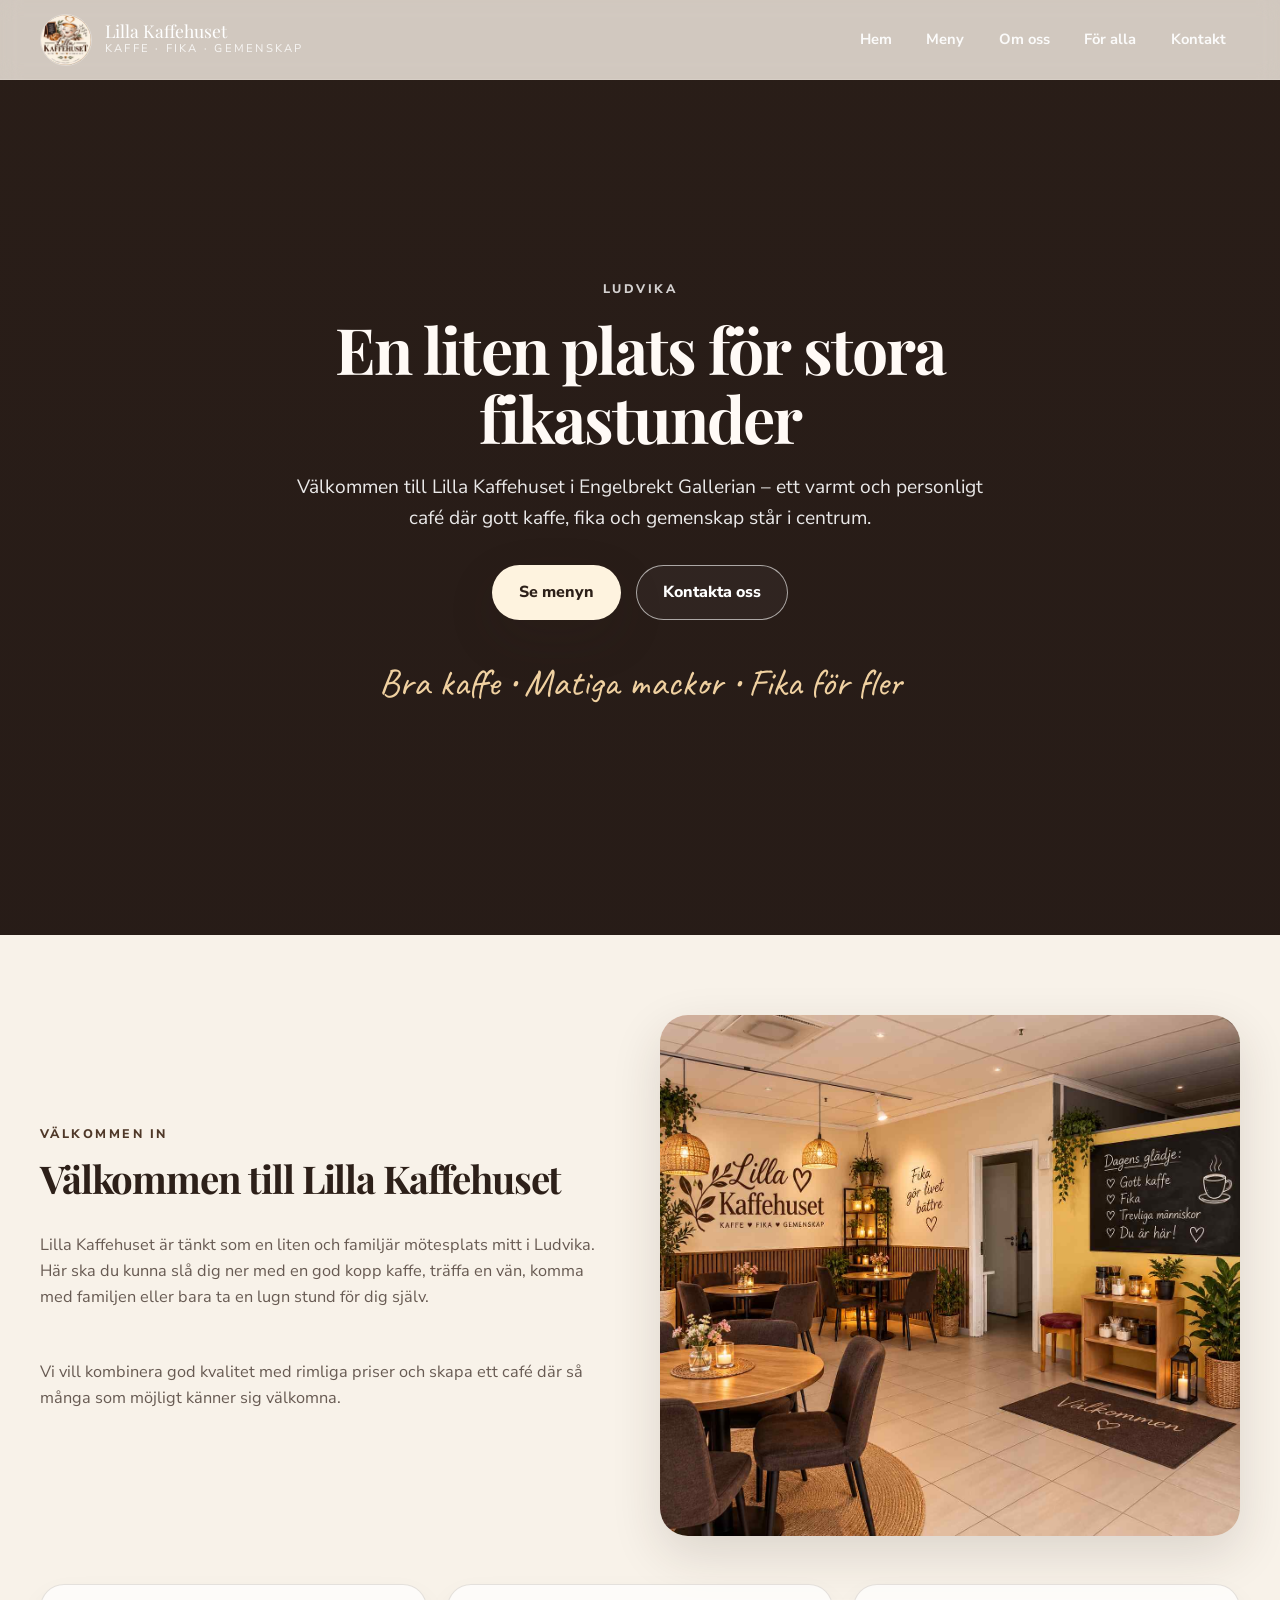
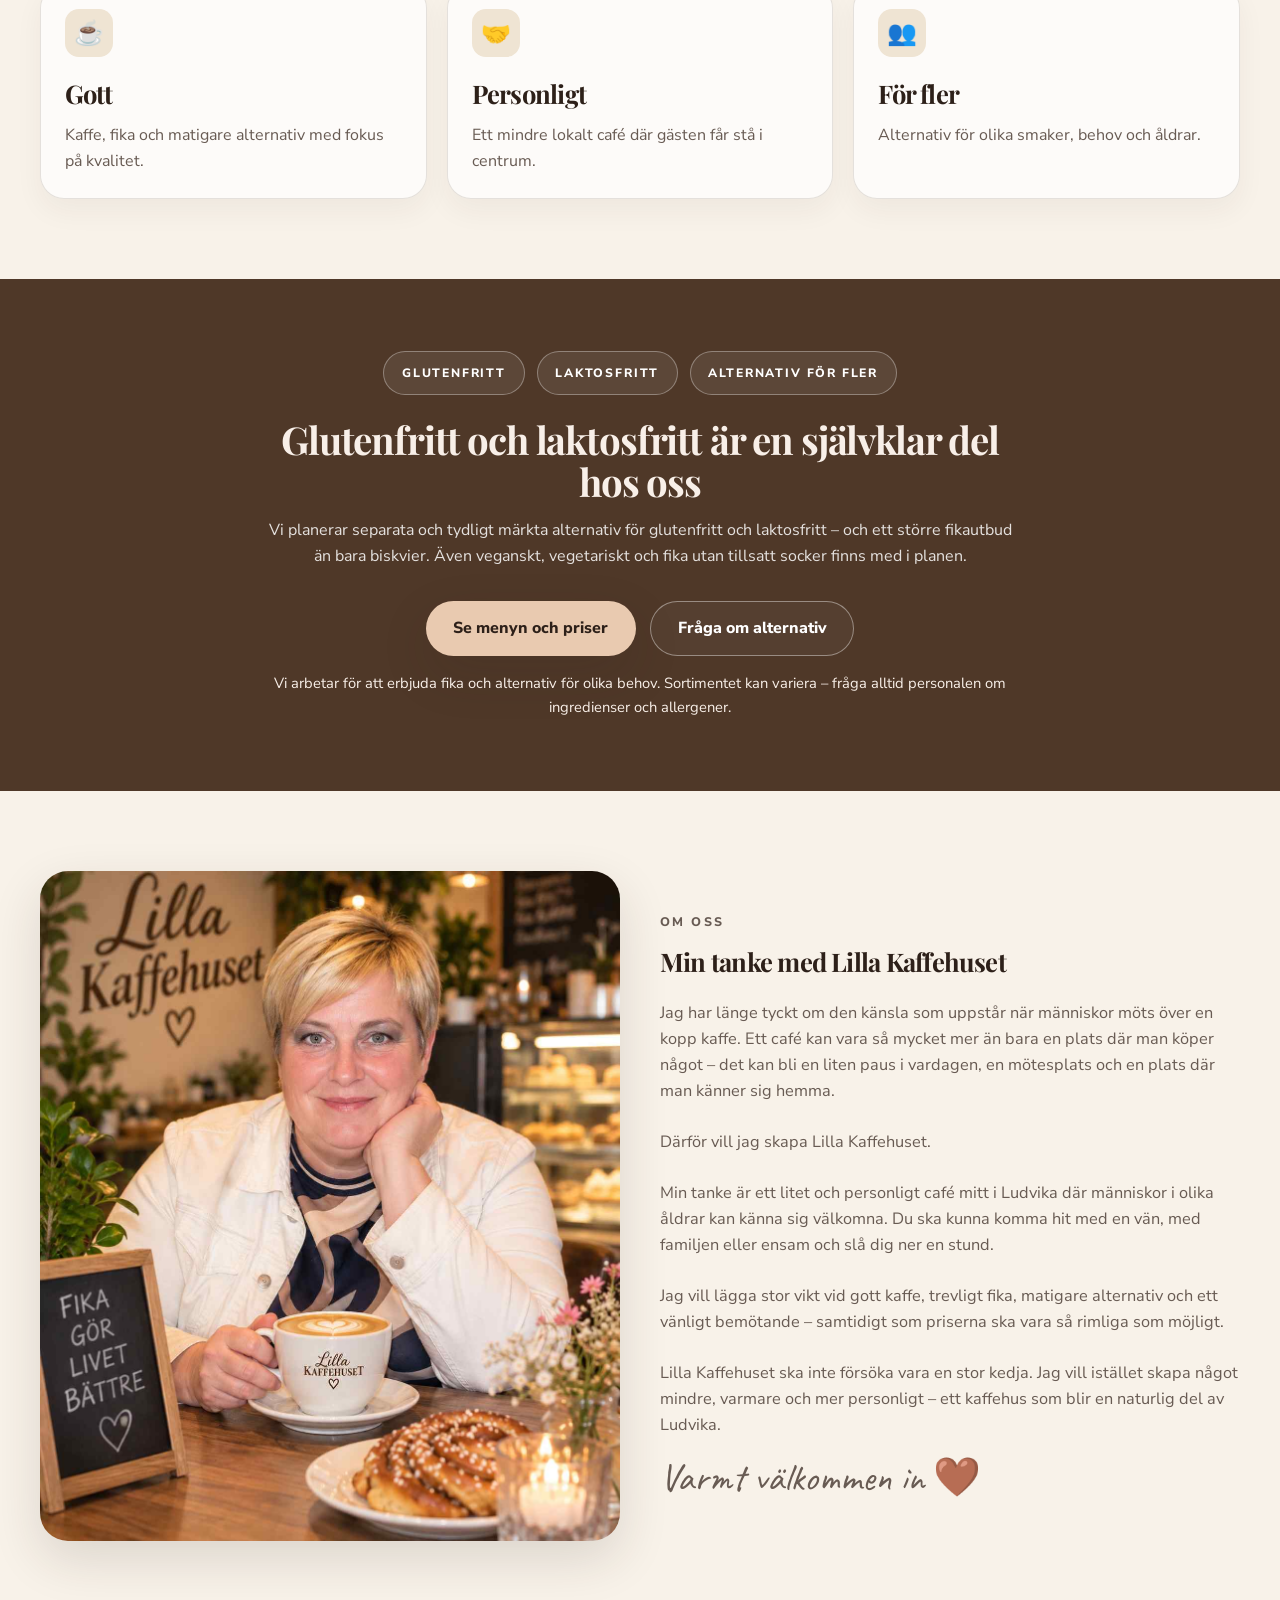
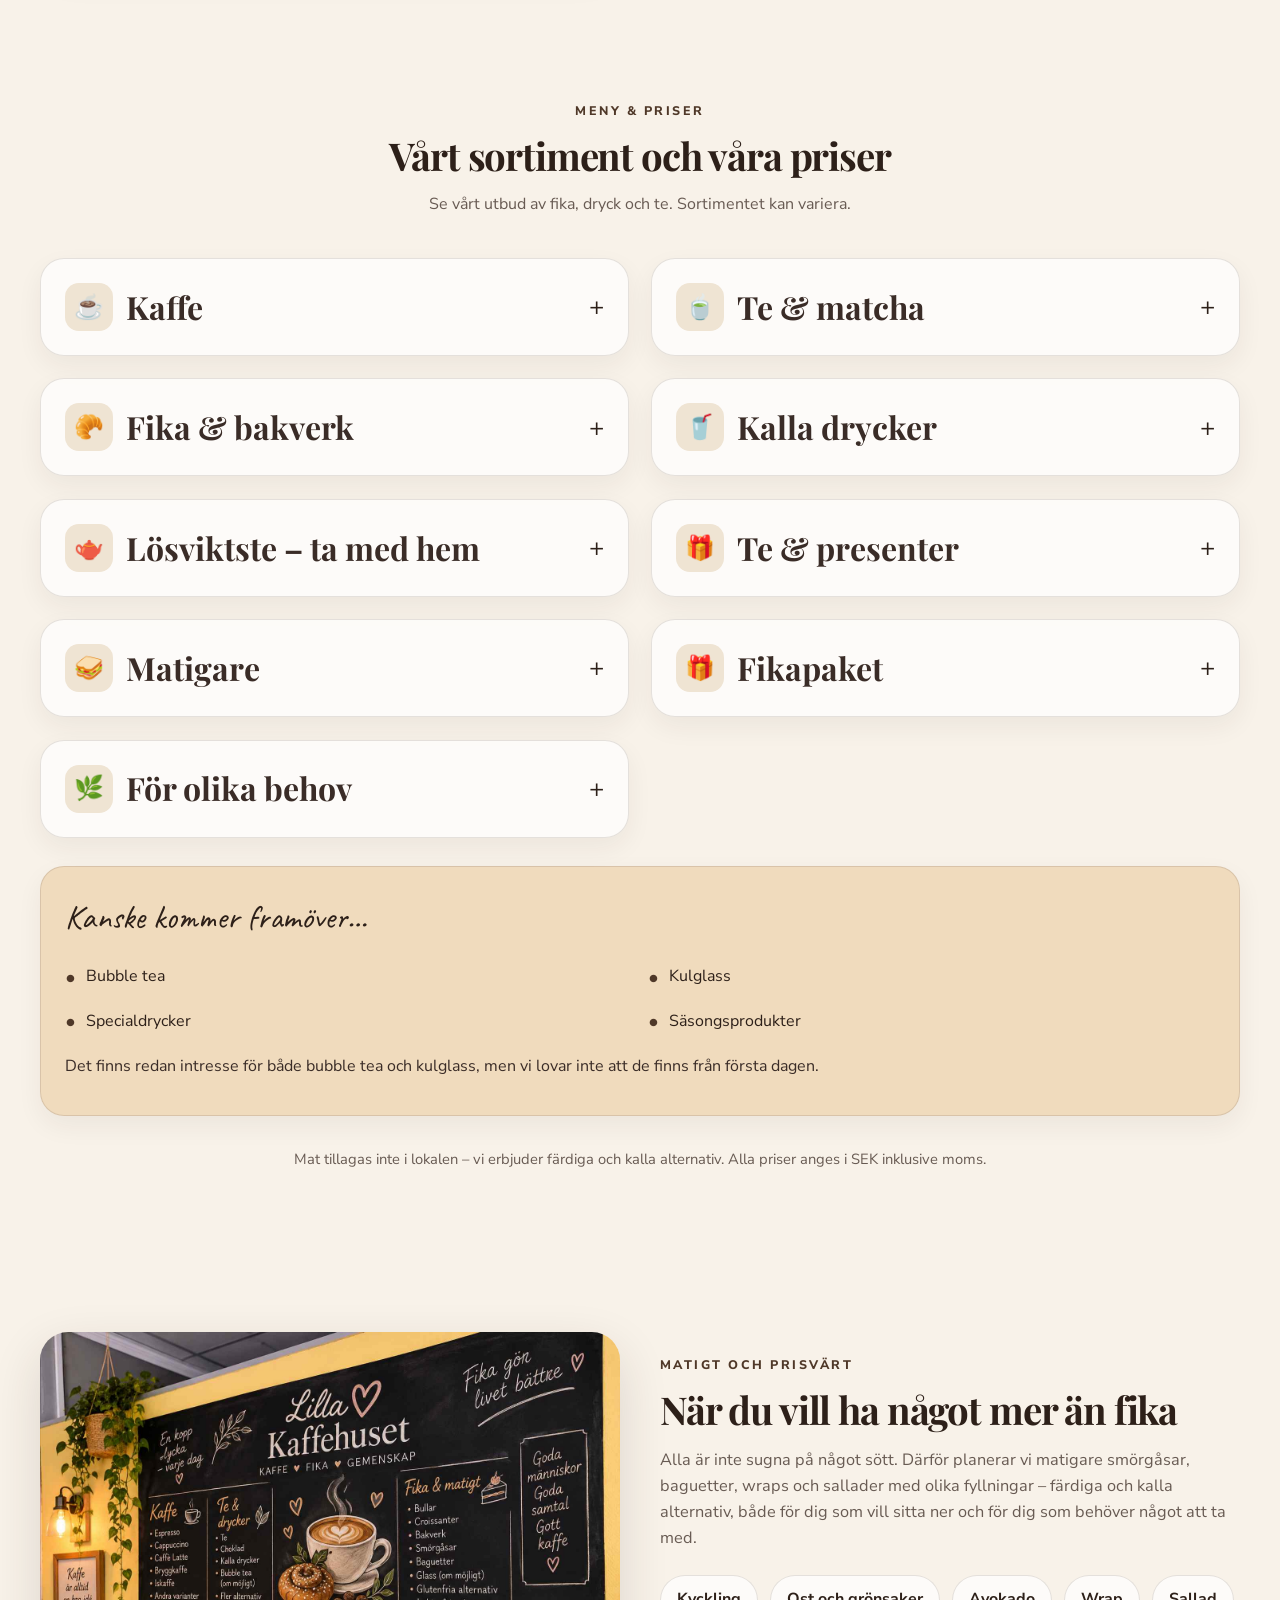
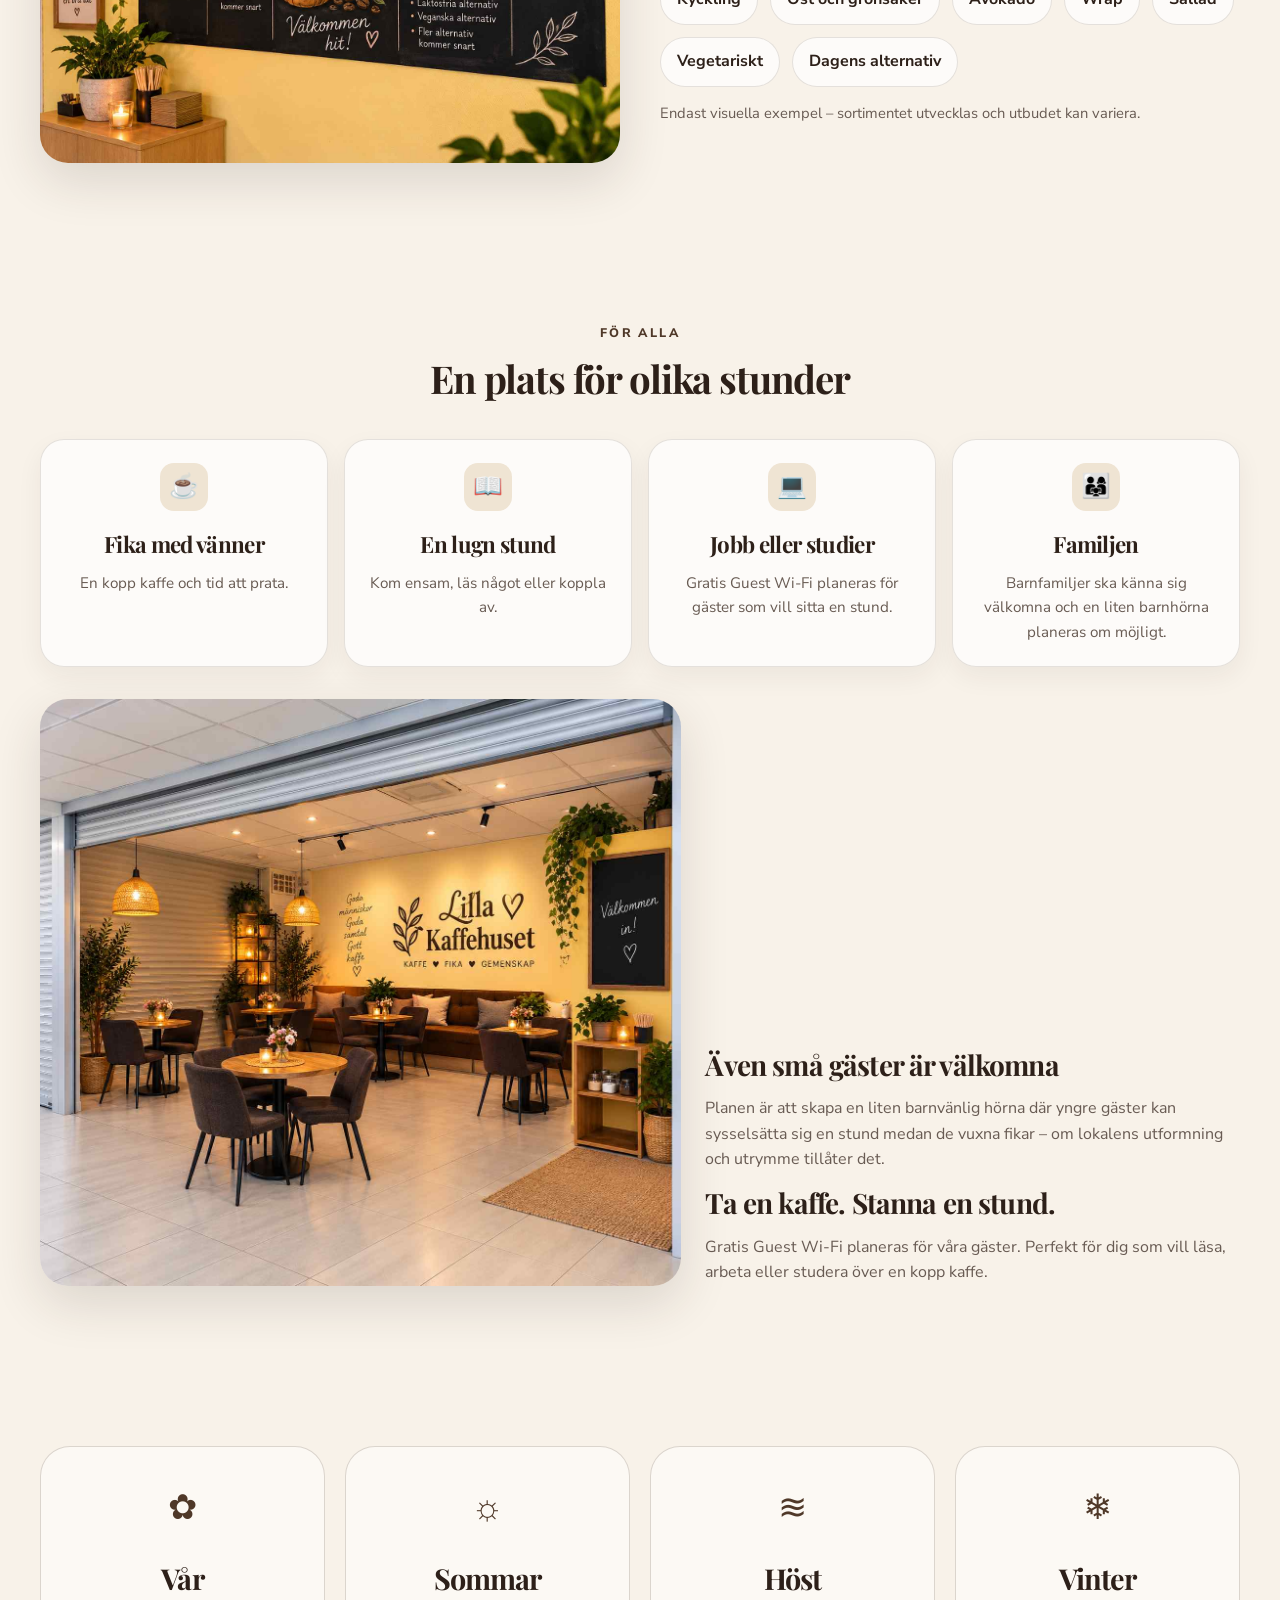
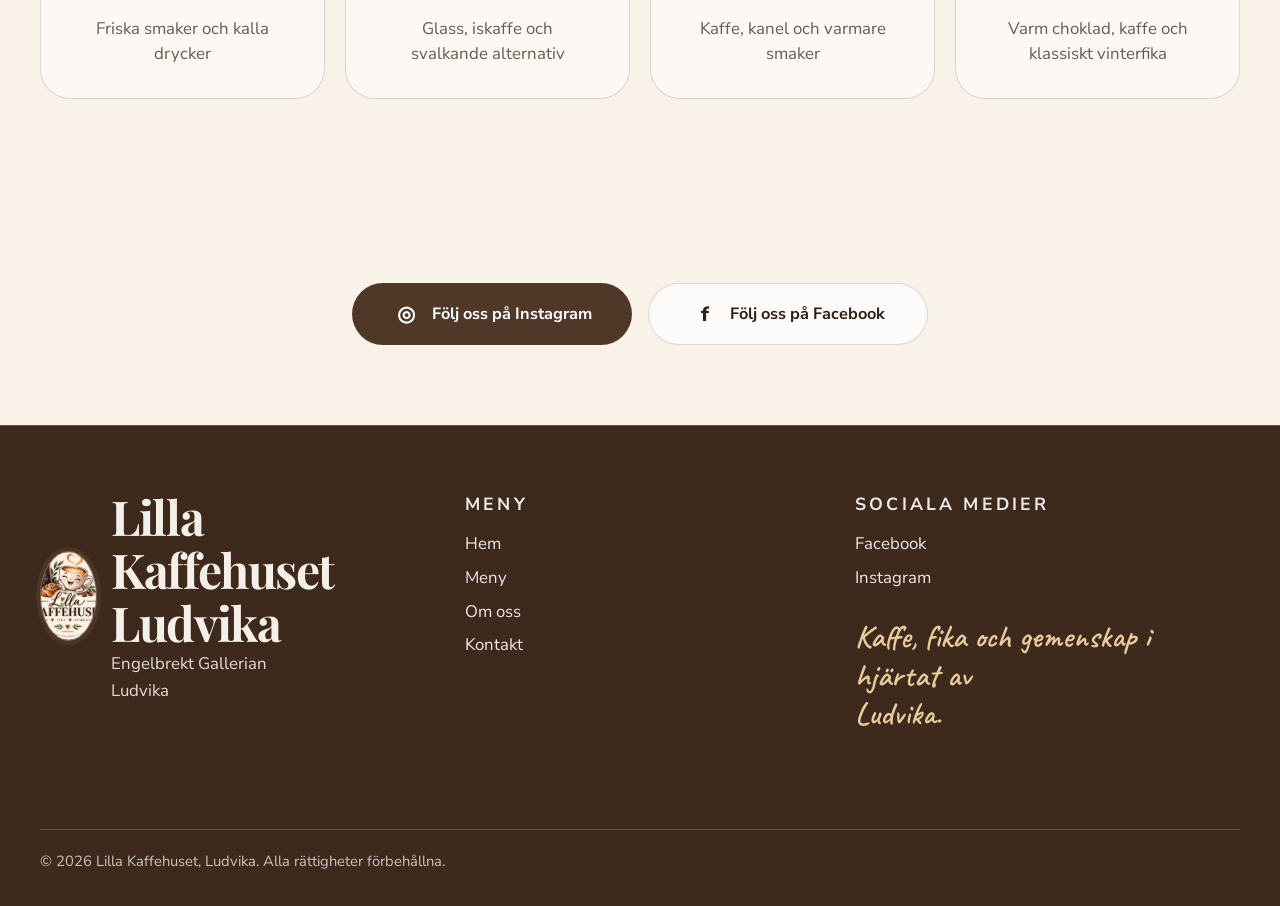
==== commit 5e381d5b: "SEO" ====
--- a/index.html
+++ b/index.html
@@ -1,13 +1,38 @@
 <!DOCTYPE html>
-<html lang="sv">
+<html lang="sv-SE">
   <head>
     <meta charset="UTF-8" />
     <meta name="viewport" content="width=device-width, initial-scale=1.0" />
+    <meta http-equiv="X-UA-Compatible" content="IE=edge" />
     <meta
       name="description"
-      content="Lilla Kaffehuset i Engelbrekt Gallerian i Ludvika – kaffe, fika, matigare smörgåsar och en varm plats för gemenskap."
+      content="Lilla Kaffehuset i Engelbrekt Gallerian i Ludvika erbjuder kaffe, fika, smörgåsar och ett varmt caféutbud för familjer, vänner och studerande."
     />
-    <title>Lilla Kaffehuset | Café & fika i Ludvika</title>
+    <meta
+      name="keywords"
+      content="Lilla Kaffehuset, café Ludvika, kaffe Ludvika, fika Ludvika, Engelbrekt Gallerian, café i Ludvika, god fika, smörgåsar i Ludvika"
+    />
+    <meta name="robots" content="index, follow, max-image-preview:large, max-snippet:-1, max-video-preview:-1" />
+    <meta name="theme-color" content="#4f3828" />
+    <meta name="author" content="Lilla Kaffehuset" />
+    <meta property="og:type" content="website" />
+    <meta property="og:locale" content="sv_SE" />
+    <meta property="og:title" content="Lilla Kaffehuset | Café, fika och kaffe i Ludvika" />
+    <meta
+      property="og:description"
+      content="Hitta ett varmt café i Ludvika med kaffe, fika, matigare alternativ och en personlig atmosfär i Engelbrekt Gallerian."
+    />
+    <meta property="og:site_name" content="Lilla Kaffehuset" />
+    <meta property="og:image" content="./src/assets/logo.jpg" />
+    <meta name="twitter:card" content="summary_large_image" />
+    <meta name="twitter:title" content="Lilla Kaffehuset | Café, fika och kaffe i Ludvika" />
+    <meta
+      name="twitter:description"
+      content="Café och fika i Engelbrekt Gallerian, Ludvika – goda drycker, smakfullt bakverk och plats för gemenskap."
+    />
+    <meta name="twitter:image" content="./src/assets/logo.jpg" />
+    <title>Lilla Kaffehuset | Café, fika och kaffe i Ludvika</title>
+    <link rel="icon" type="image/jpeg" href="./src/assets/logo.jpg" />
     <link rel="preconnect" href="https://fonts.googleapis.com" />
     <link rel="preconnect" href="https://fonts.gstatic.com" crossorigin />
     <link
@@ -15,6 +40,26 @@
       rel="stylesheet"
     />
     <link rel="stylesheet" href="styles.css" />
+    <script type="application/ld+json">
+      {
+        "@context": "https://schema.org",
+        "@type": "CafeOrCoffeeShop",
+        "name": "Lilla Kaffehuset",
+        "description": "Café i Engelbrekt Gallerian i Ludvika med kaffe, fika, smörgåsar och ett varmt, personligt bemötande.",
+        "areaServed": "Ludvika",
+        "address": {
+          "@type": "PostalAddress",
+          "addressLocality": "Ludvika",
+          "streetAddress": "Engelbrekt Gallerian"
+        },
+        "servesCuisine": "Swedish",
+        "sameAs": [
+          "https://www.instagram.com/lillakaffehuset",
+          "https://www.facebook.com/profile.php?id=61594835073064"
+        ],
+        "image": "./src/assets/logo.jpg"
+      }
+    </script>
   </head>
   <body>
     <header class="site-header">
@@ -88,7 +133,7 @@
           </div>
 
           <div class="photo-card">
-            <img src="./src/assets/interior.jpg" alt="Mysig sittdel med runda träbord och levande ljus" />
+            <img src="./src/assets/interior.jpg" alt="Mysig sittdel med runda träbord och levande ljus" loading="lazy" decoding="async" />
           </div>
         </div>
 
@@ -138,7 +183,7 @@
       <section id="om-oss" class="story-section section-light">
         <div class="container story-grid">
           <div class="story-image">
-            <img src="./src/assets/owner.jpg" alt="Ägaren till Lilla Kaffehuset sitter vid ett bord med en caffe latte och kanelbullar" />
+            <img src="./src/assets/owner.jpg" alt="Ägaren till Lilla Kaffehuset sitter vid ett bord med en caffe latte och kanelbullar" loading="lazy" decoding="async" />
           </div>
 
           <div class="story-copy">
@@ -180,7 +225,7 @@
           </div>
 
           <div class="menu-grid">
-            <details class="menu-card">
+            <details class="menu-card" name="menu-prices">
               <summary class="menu-card-head">
                 <span class="mini-icon">☕</span>
                 <span class="menu-card-title">Kaffe</span>
@@ -196,7 +241,7 @@
               <p class="menu-note">Laktosfri mjölk och växtbaserad dryck planeras till alla kaffedrycker.</p>
             </details>
 
-            <details class="menu-card">
+            <details class="menu-card" name="menu-prices">
               <summary class="menu-card-head">
                 <span class="mini-icon">🍵</span>
                 <span class="menu-card-title">Te &amp; matcha</span>
@@ -222,7 +267,7 @@
               <p class="menu-note">Te serveras hos oss. Priserna inkluderar moms.</p>
             </details>
 
-            <details class="menu-card">
+            <details class="menu-card" name="menu-prices">
               <summary class="menu-card-head">
                 <span class="mini-icon">🥐</span>
                 <span class="menu-card-title">Fika &amp; bakverk</span>
@@ -251,7 +296,7 @@
               <p class="menu-note">Priserna inkluderar moms. Fråga personalen om allergener.</p>
             </details>
 
-            <details class="menu-card">
+            <details class="menu-card" name="menu-prices">
               <summary class="menu-card-head">
                 <span class="mini-icon">🥤</span>
                 <span class="menu-card-title">Kalla drycker</span>
@@ -274,7 +319,7 @@
               <p class="menu-note">Priserna inkluderar moms och pant.</p>
             </details>
 
-            <details class="menu-card">
+            <details class="menu-card" name="menu-prices">
               <summary class="menu-card-head">
                 <span class="mini-icon">🫖</span>
                 <span class="menu-card-title">Lösviktste – ta med hem</span>
@@ -294,7 +339,7 @@
               <p class="menu-note">Priserna visas för 100 g respektive 250 g och inkluderar moms.</p>
             </details>
 
-            <details class="menu-card">
+            <details class="menu-card" name="menu-prices">
               <summary class="menu-card-head">
                 <span class="mini-icon">🎁</span>
                 <span class="menu-card-title">Te &amp; presenter</span>
@@ -307,7 +352,7 @@
               <p class="menu-note">Priserna inkluderar moms.</p>
             </details>
 
-            <details class="menu-card">
+            <details class="menu-card" name="menu-prices">
               <summary class="menu-card-head">
                 <span class="mini-icon">🥪</span>
                 <span class="menu-card-title">Matigare</span>
@@ -321,7 +366,7 @@
               <p class="menu-note">Färdiga och kalla alternativ med olika fyllningar, även vegetariskt. Går även bra att ta med.</p>
             </details>
 
-            <details class="menu-card">
+            <details class="menu-card" name="menu-prices">
               <summary class="menu-card-head">
                 <span class="mini-icon">🎁</span>
                 <span class="menu-card-title">Fikapaket</span>
@@ -332,7 +377,7 @@
               <p class="menu-note">Fler kombinationer kan komma att erbjudas.</p>
             </details>
 
-            <details class="menu-card">
+            <details class="menu-card" name="menu-prices">
               <summary class="menu-card-head">
                 <span class="mini-icon">🌿</span>
                 <span class="menu-card-title">För olika behov</span>
@@ -373,7 +418,7 @@
       <section class="feature section-light">
         <div class="container two-col feature-grid">
           <div class="photo-card">
-            <img src="./src/assets/chalkboard.jpg" alt="Handskriven meny på tavlan med kaffe och fika" />
+            <img src="./src/assets/chalkboard.jpg" alt="Handskriven meny på tavlan med kaffe och fika" loading="lazy" decoding="async" />
           </div>
 
           <div>
@@ -430,7 +475,7 @@
 
           <div class="moments-lower">
             <div class="story-image large">
-              <img src="./src/assets/seating.jpg" alt="Sittplatser med soffa och små bord på caféet" />
+              <img src="./src/assets/seating.jpg" alt="Sittplatser med soffa och små bord på caféet" loading="lazy" decoding="async" />
             </div>
             <div class="moments-copy">
               <h3>Även små gäster är välkomna</h3>
@@ -513,7 +558,10 @@
           </div>
           <div class="footer-brand-copy">
             <h3>Lilla Kaffehuset Ludvika</h3>
-            <p>Engelbrekt Gallerian</p>
+            <address>
+              <p>Engelbrekt Gallerian</p>
+              <p>Ludvika</p>
+            </address>
           </div>
         </div>
 
--- a/styles.css
+++ b/styles.css
@@ -467,6 +467,7 @@
 .menu-grid {
   display: grid;
   grid-template-columns: repeat(2, minmax(0, 1fr));
+  align-items: start;
   gap: 1.4rem;
 }
 
@@ -926,7 +927,12 @@
   font-weight: 700;
 }
 
-.footer-brand-copy p {
+address {
+  font-style: normal;
+}
+
+.footer-brand-copy p,
+.footer-brand-copy address p {
   margin: 0.2rem 0 0;
   color: rgba(244, 239, 232, 0.9);
   font-size: 1.05rem;
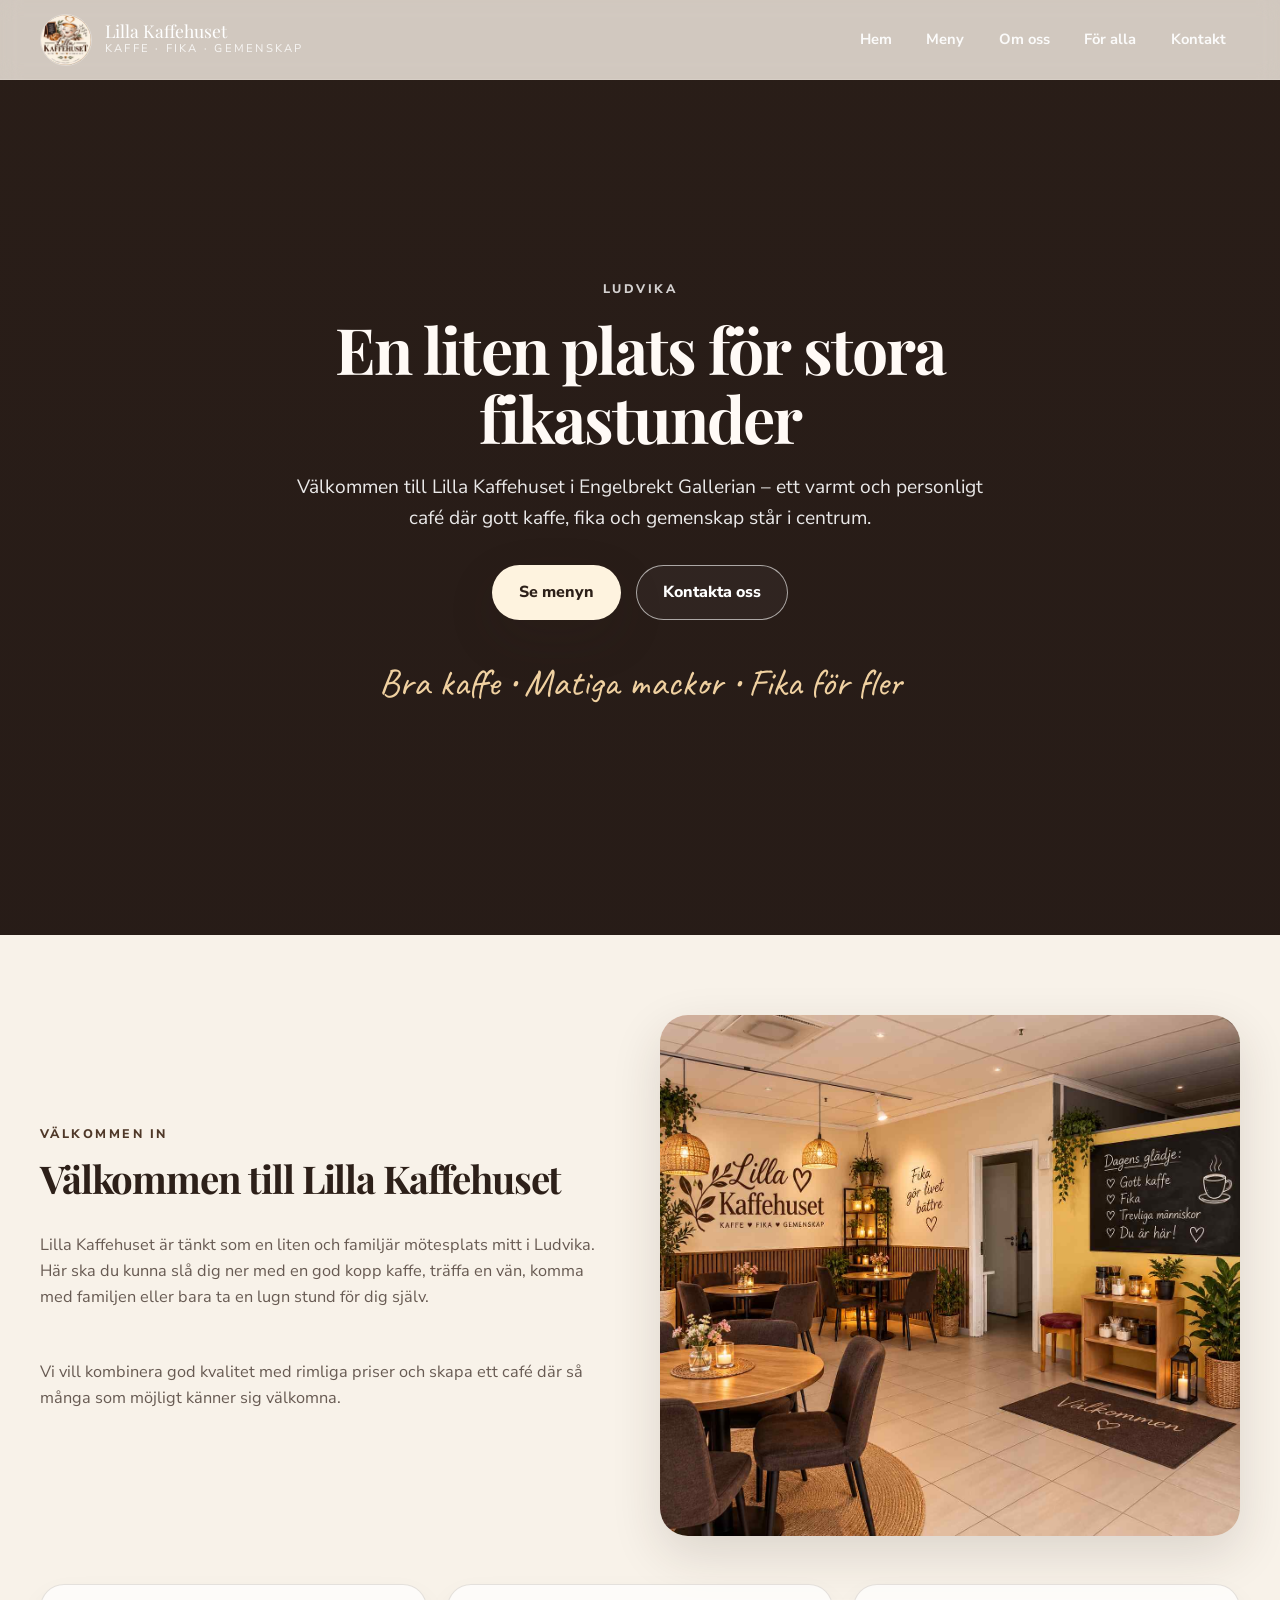
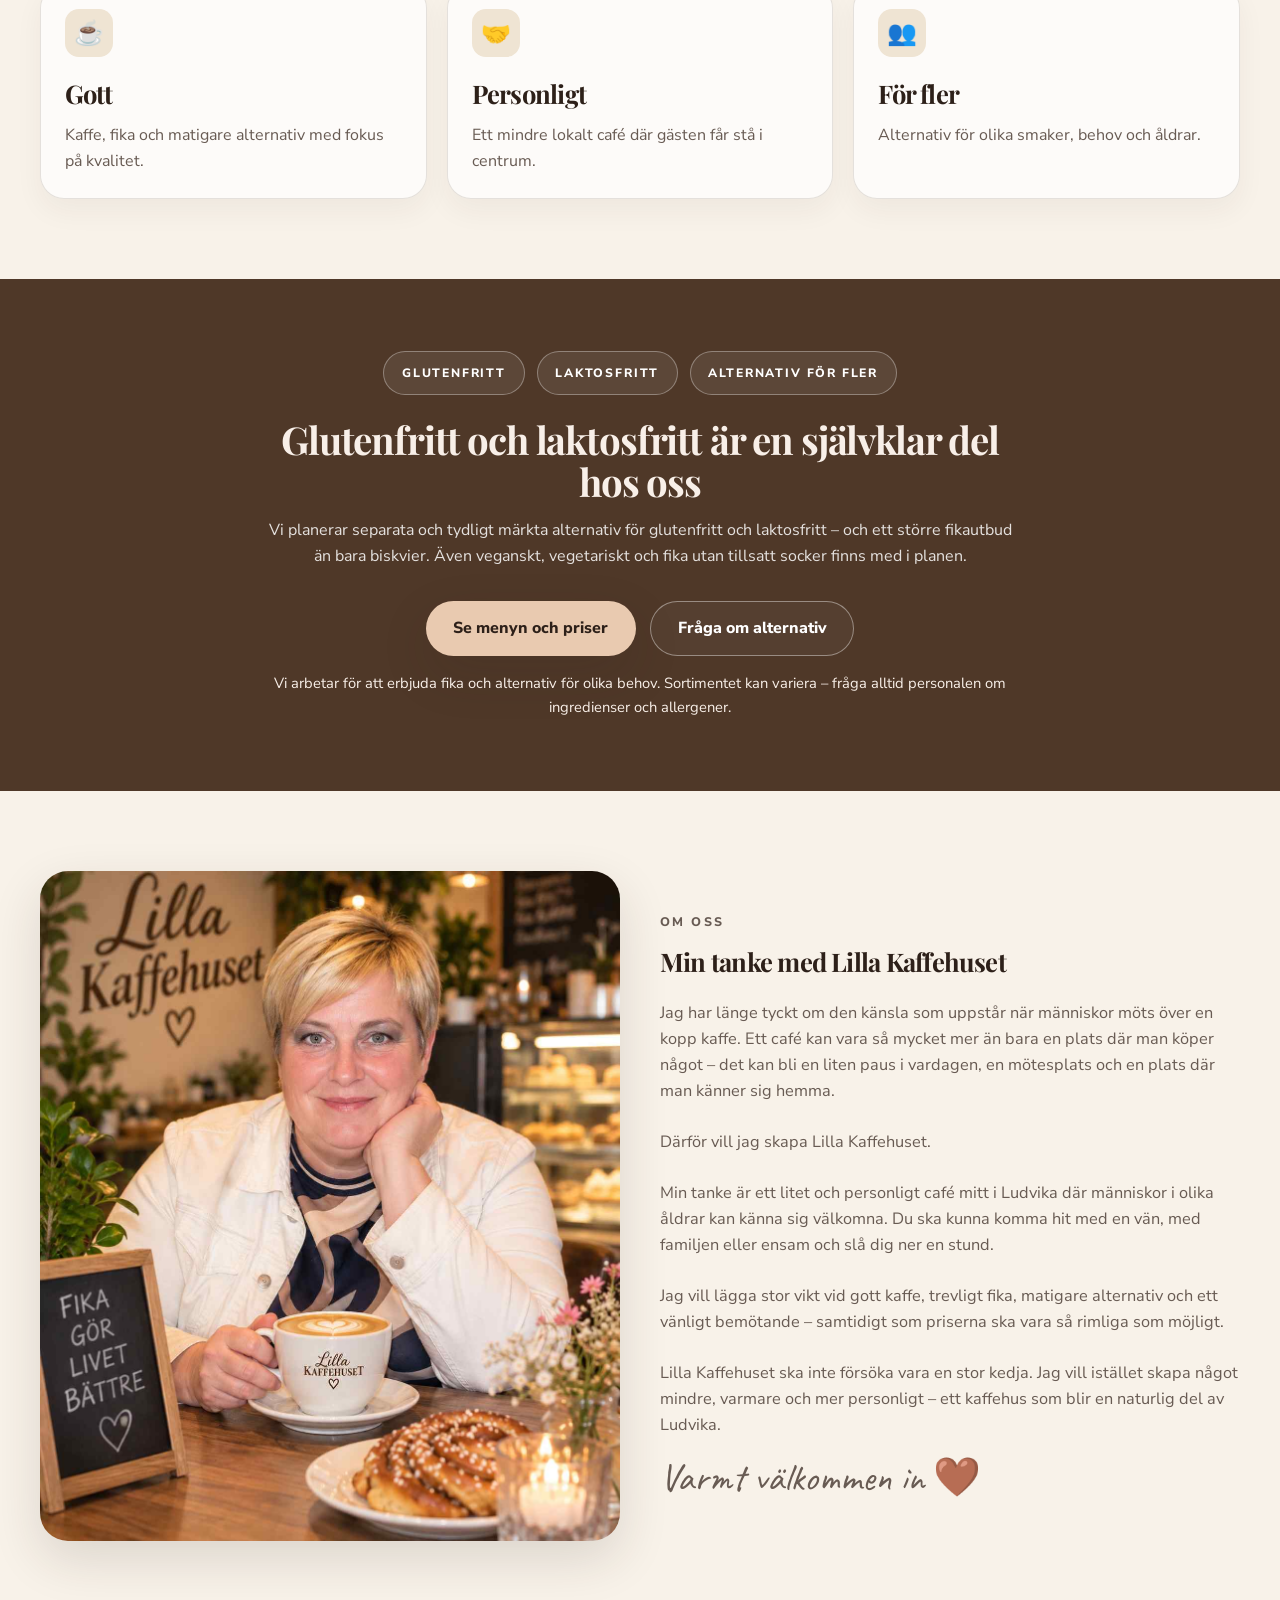
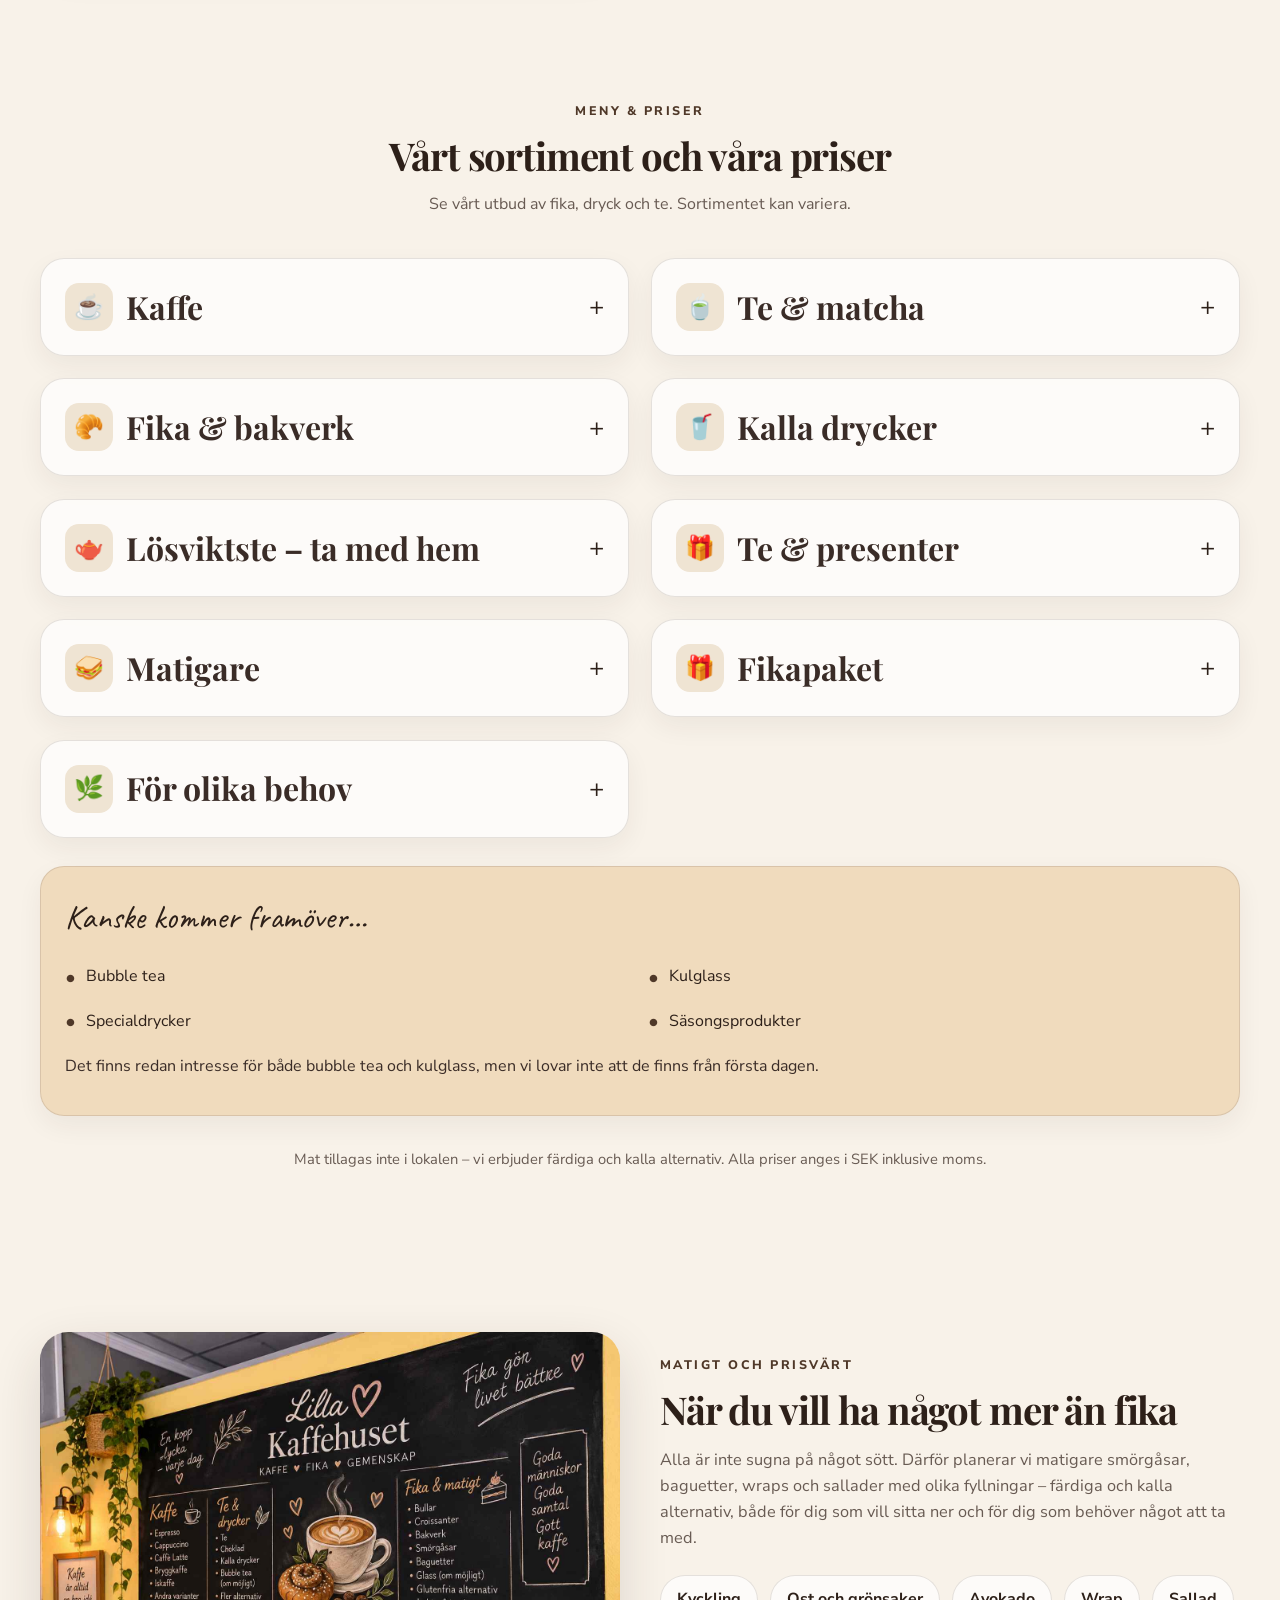
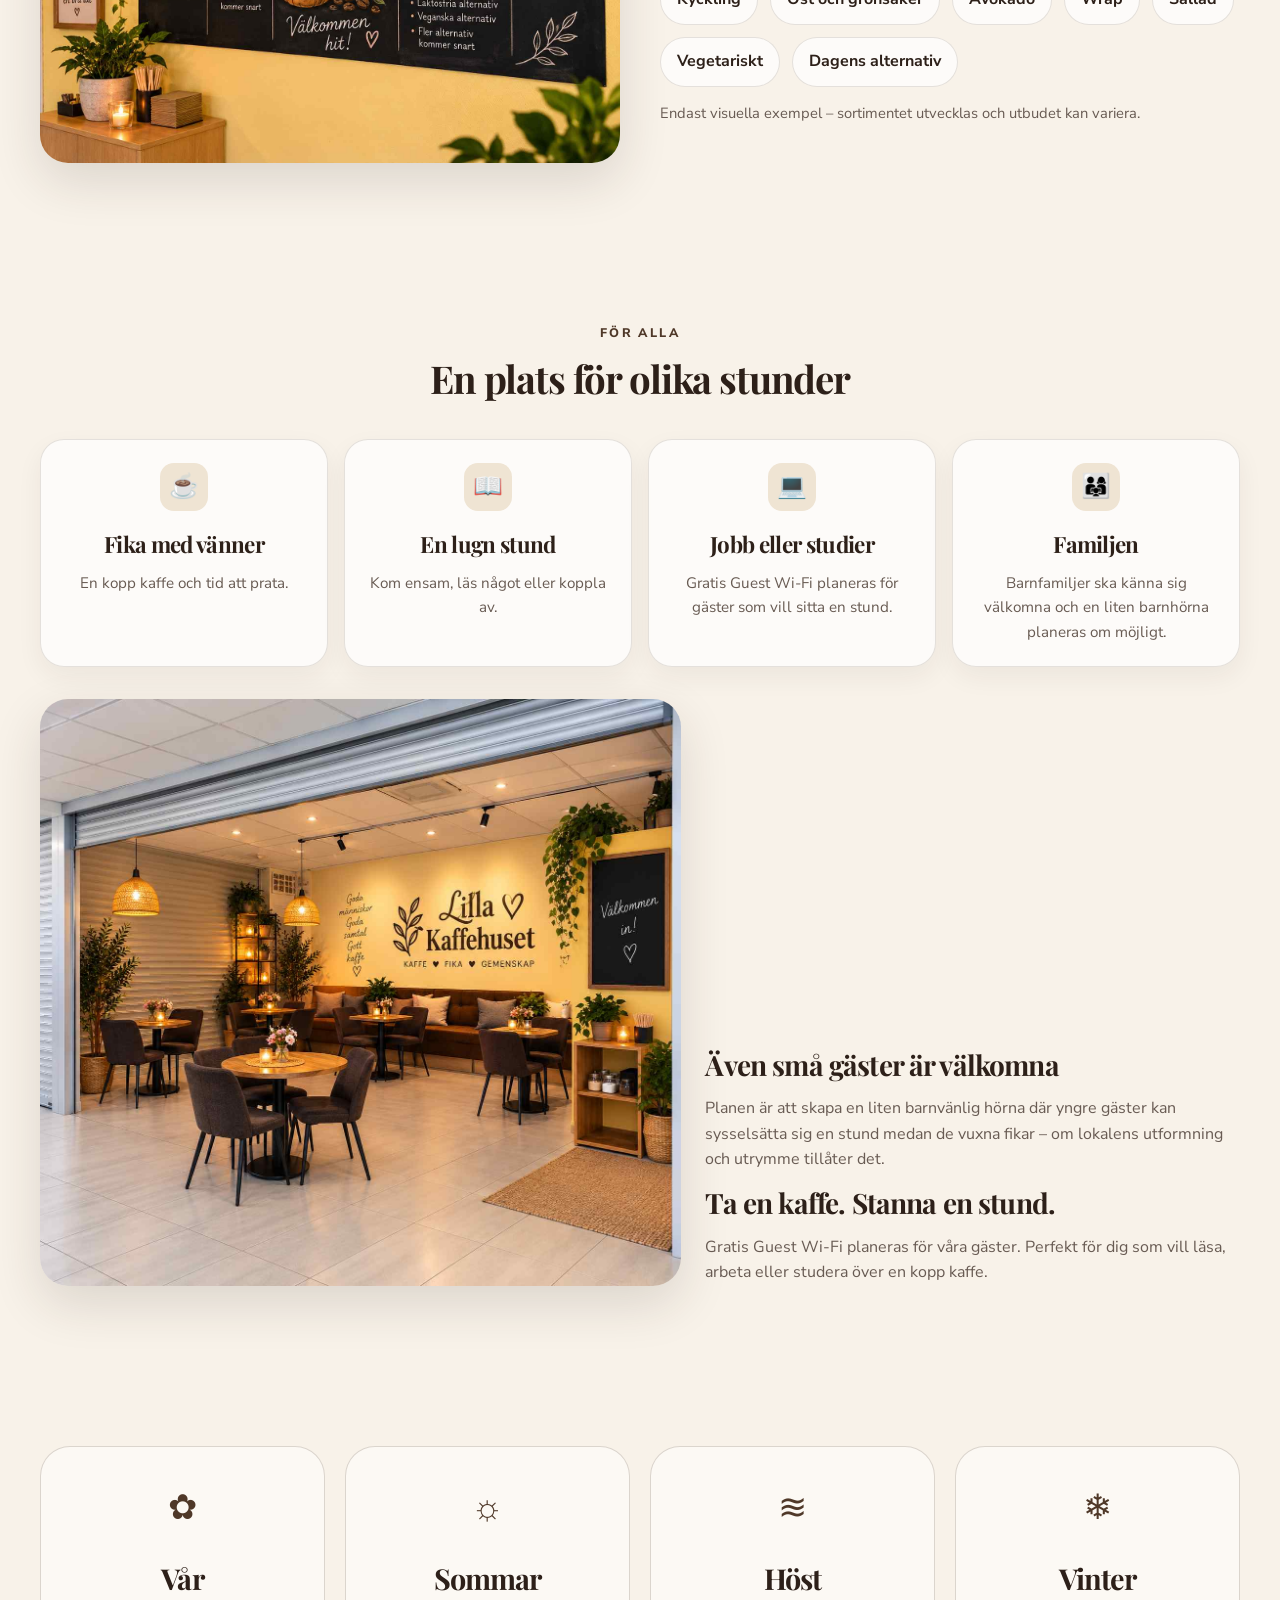
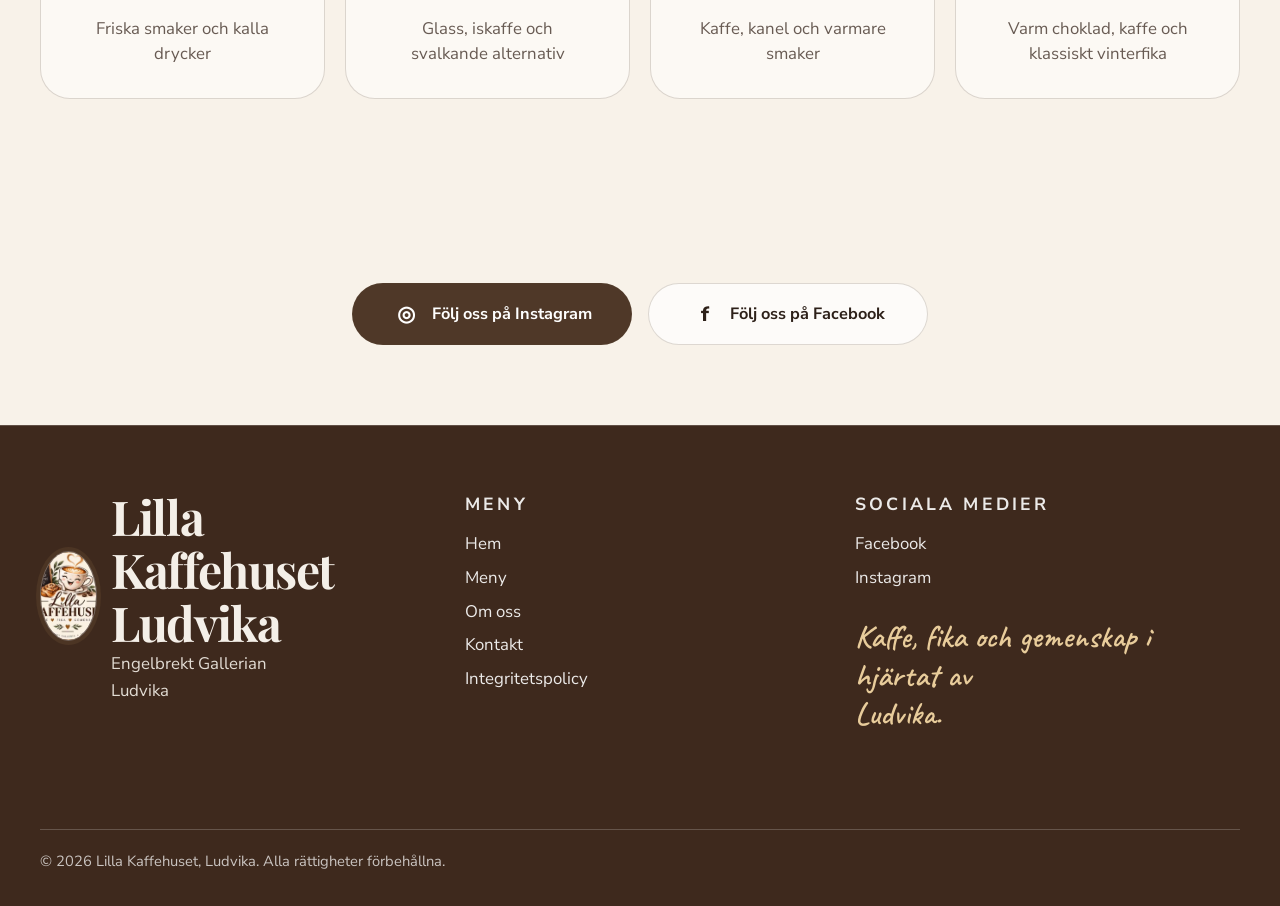
==== commit edfae30b: "Integritetspolicy" ====
--- a/index.html
+++ b/index.html
@@ -572,6 +572,7 @@
             <a href="#meny">Meny</a>
             <a href="#om-oss">Om oss</a>
             <a href="#kontakt">Kontakt</a>
+            <a href="privacy.html">Integritetspolicy</a>
           </nav>
         </div>
 
--- a/styles.css
+++ b/styles.css
@@ -1003,6 +1003,60 @@
   font-size: 0.92rem;
 }
 
+.privacy-back-link {
+  color: var(--primary-dark);
+  font-weight: 800;
+  text-decoration: none;
+}
+
+.privacy-back-link:hover,
+.privacy-back-link:focus-visible,
+.privacy-content a:hover,
+.privacy-content a:focus-visible {
+  text-decoration: underline;
+}
+
+.privacy-page {
+  background: #f8f2e9;
+  min-height: calc(100vh - 180px);
+  padding: clamp(3rem, 7vw, 6rem) 0;
+}
+
+.privacy-content {
+  max-width: 780px;
+}
+
+.privacy-content h1 {
+  margin-bottom: 0.5rem;
+}
+
+.privacy-content h2 {
+  margin: 2.2rem 0 0.65rem;
+  color: var(--primary-dark);
+  font-size: clamp(1.35rem, 3vw, 1.75rem);
+}
+
+.privacy-content p {
+  color: var(--text);
+  font-size: 1.05rem;
+  line-height: 1.75;
+}
+
+.privacy-content a {
+  color: var(--primary-dark);
+  font-weight: 700;
+}
+
+.privacy-updated {
+  margin: 0 0 2rem;
+  color: var(--muted) !important;
+  font-size: 0.95rem !important;
+}
+
+.privacy-footer {
+  padding-top: 0;
+}
+
 @media (min-width: 640px) {
   .footer-archive {
     grid-template-columns: repeat(2, minmax(0, 1fr));
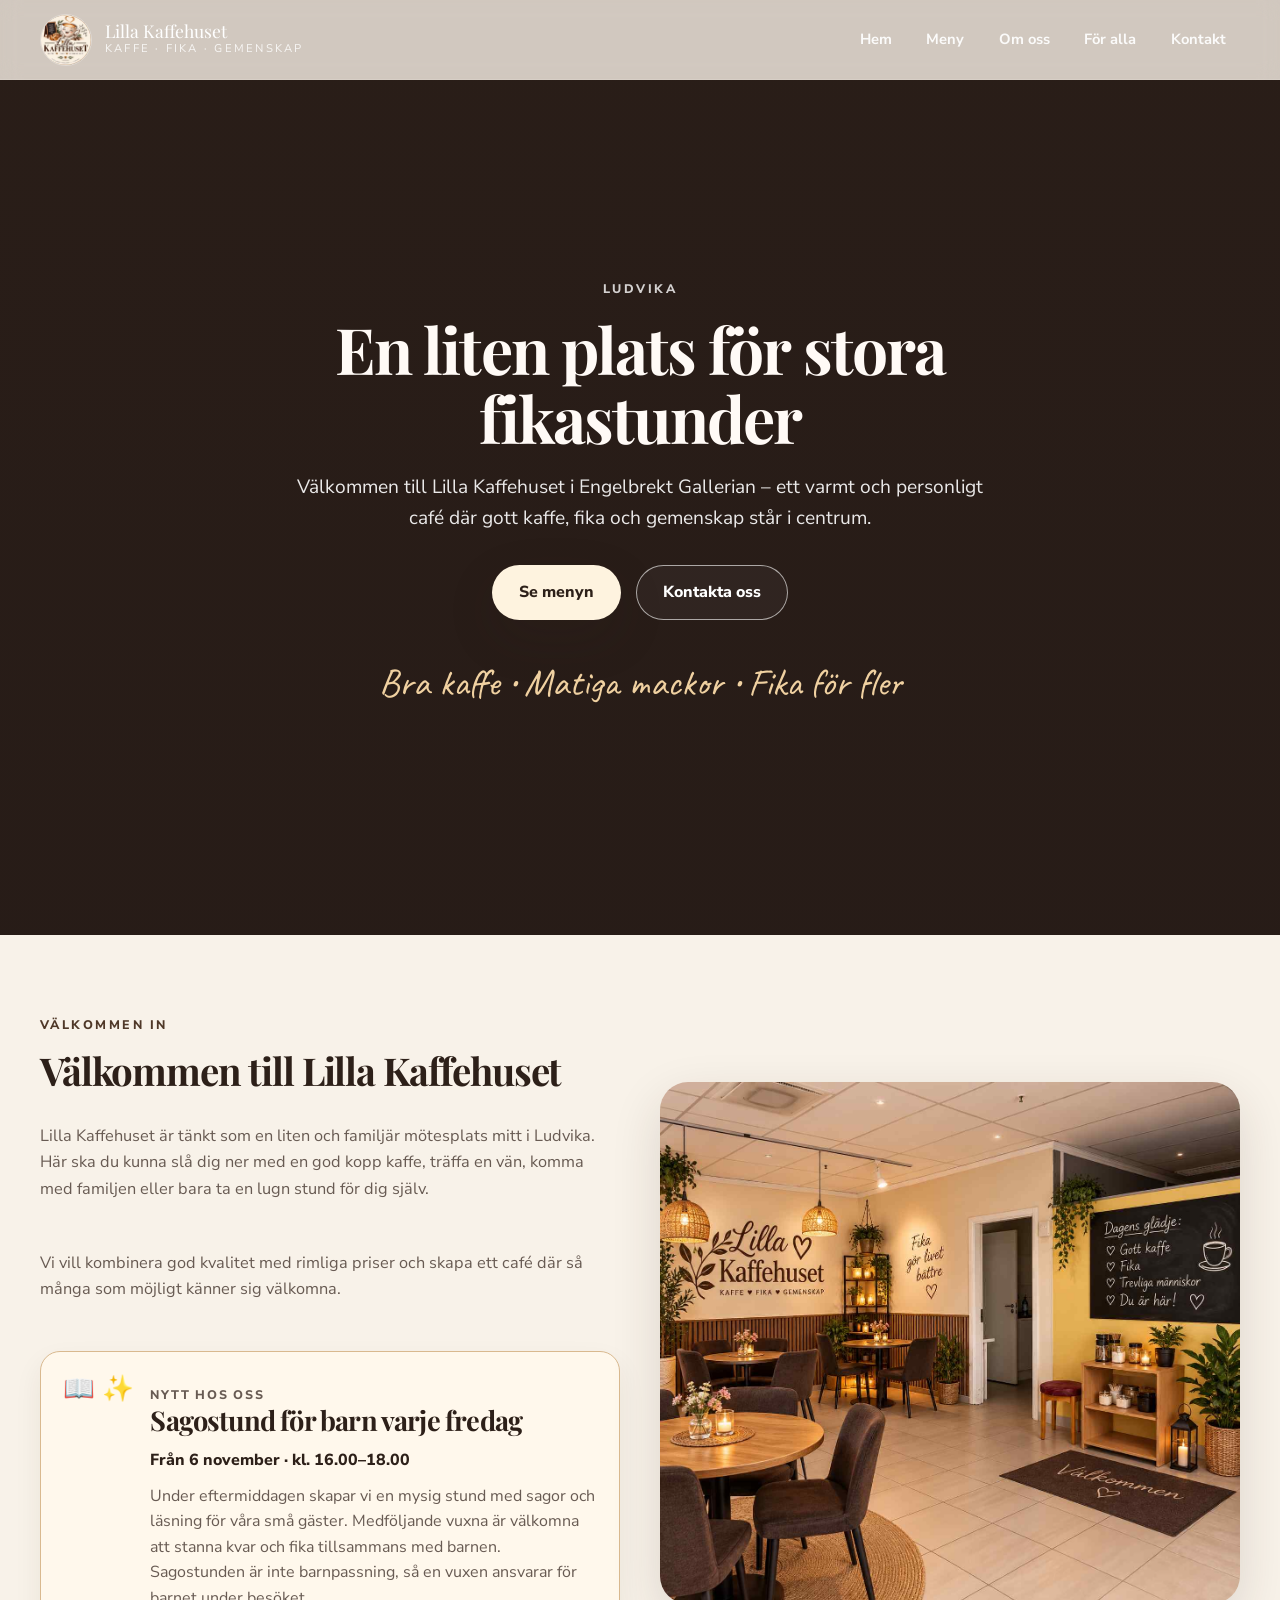
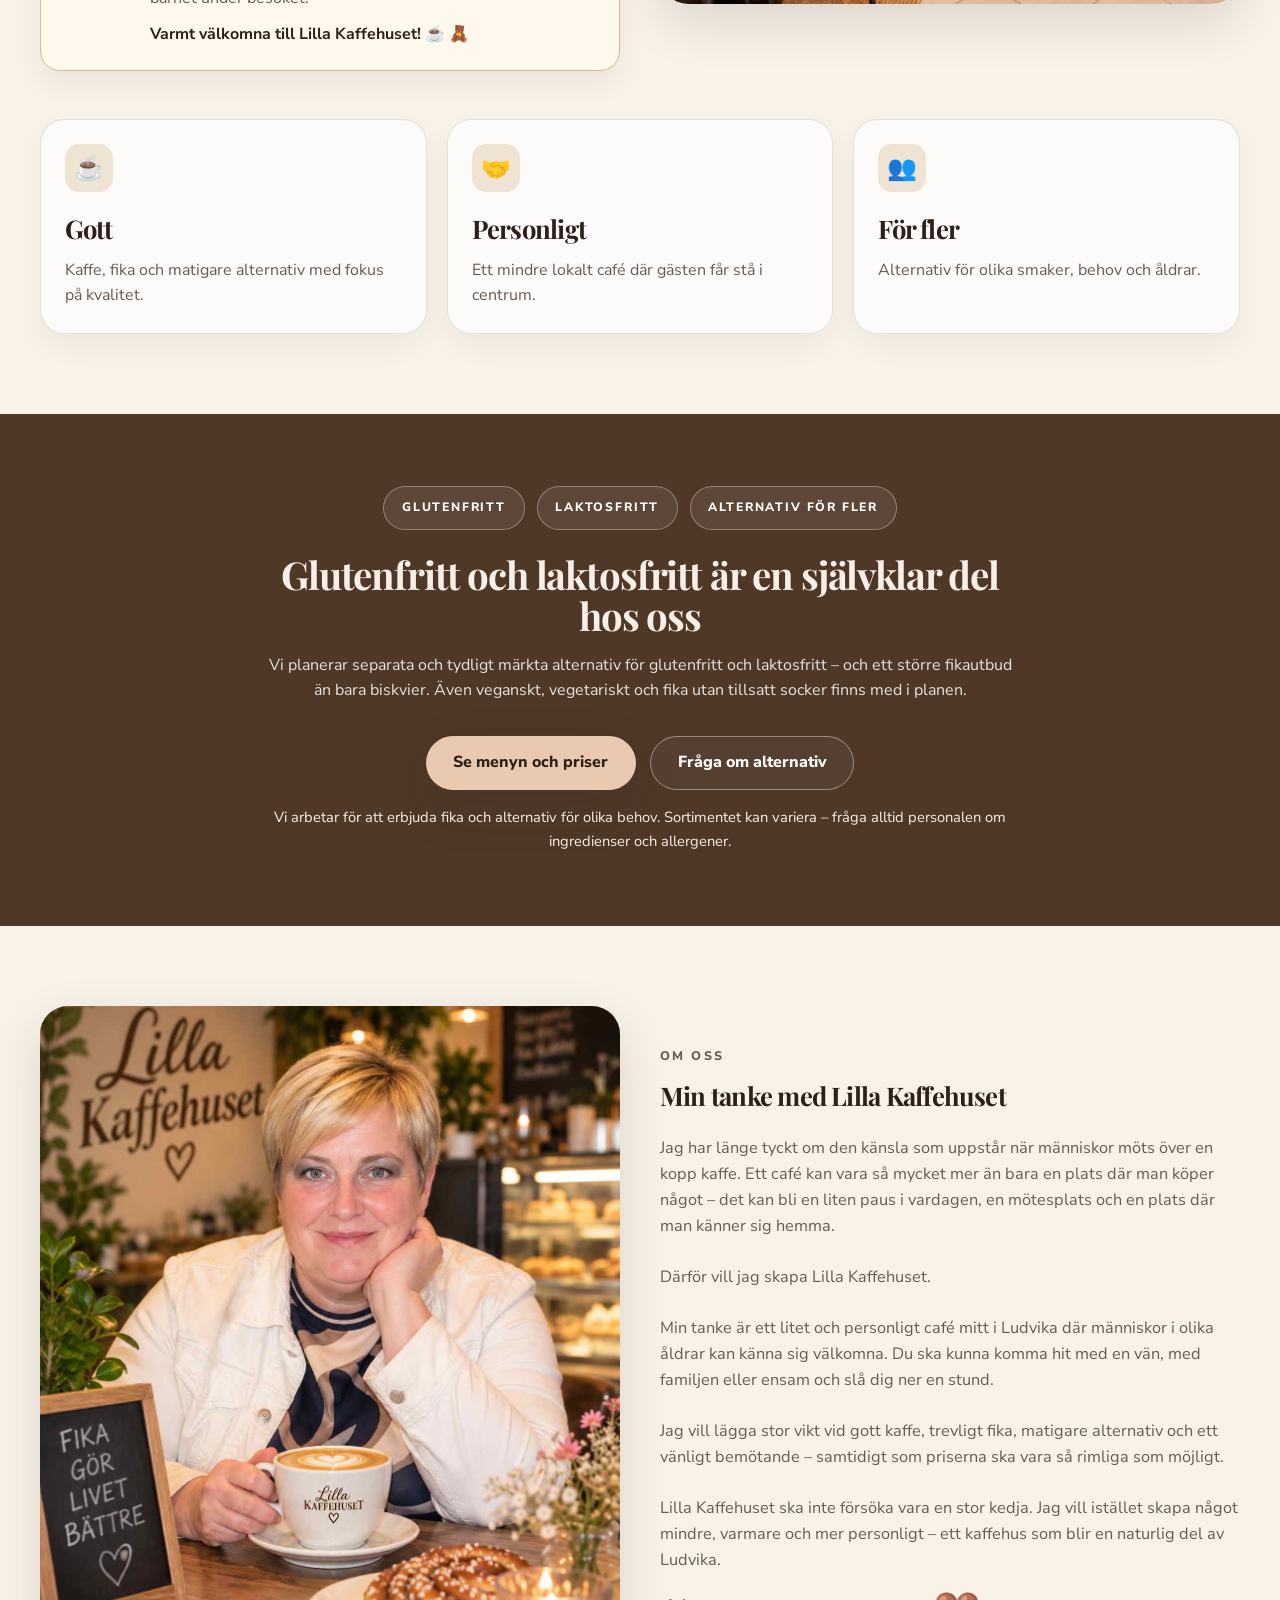
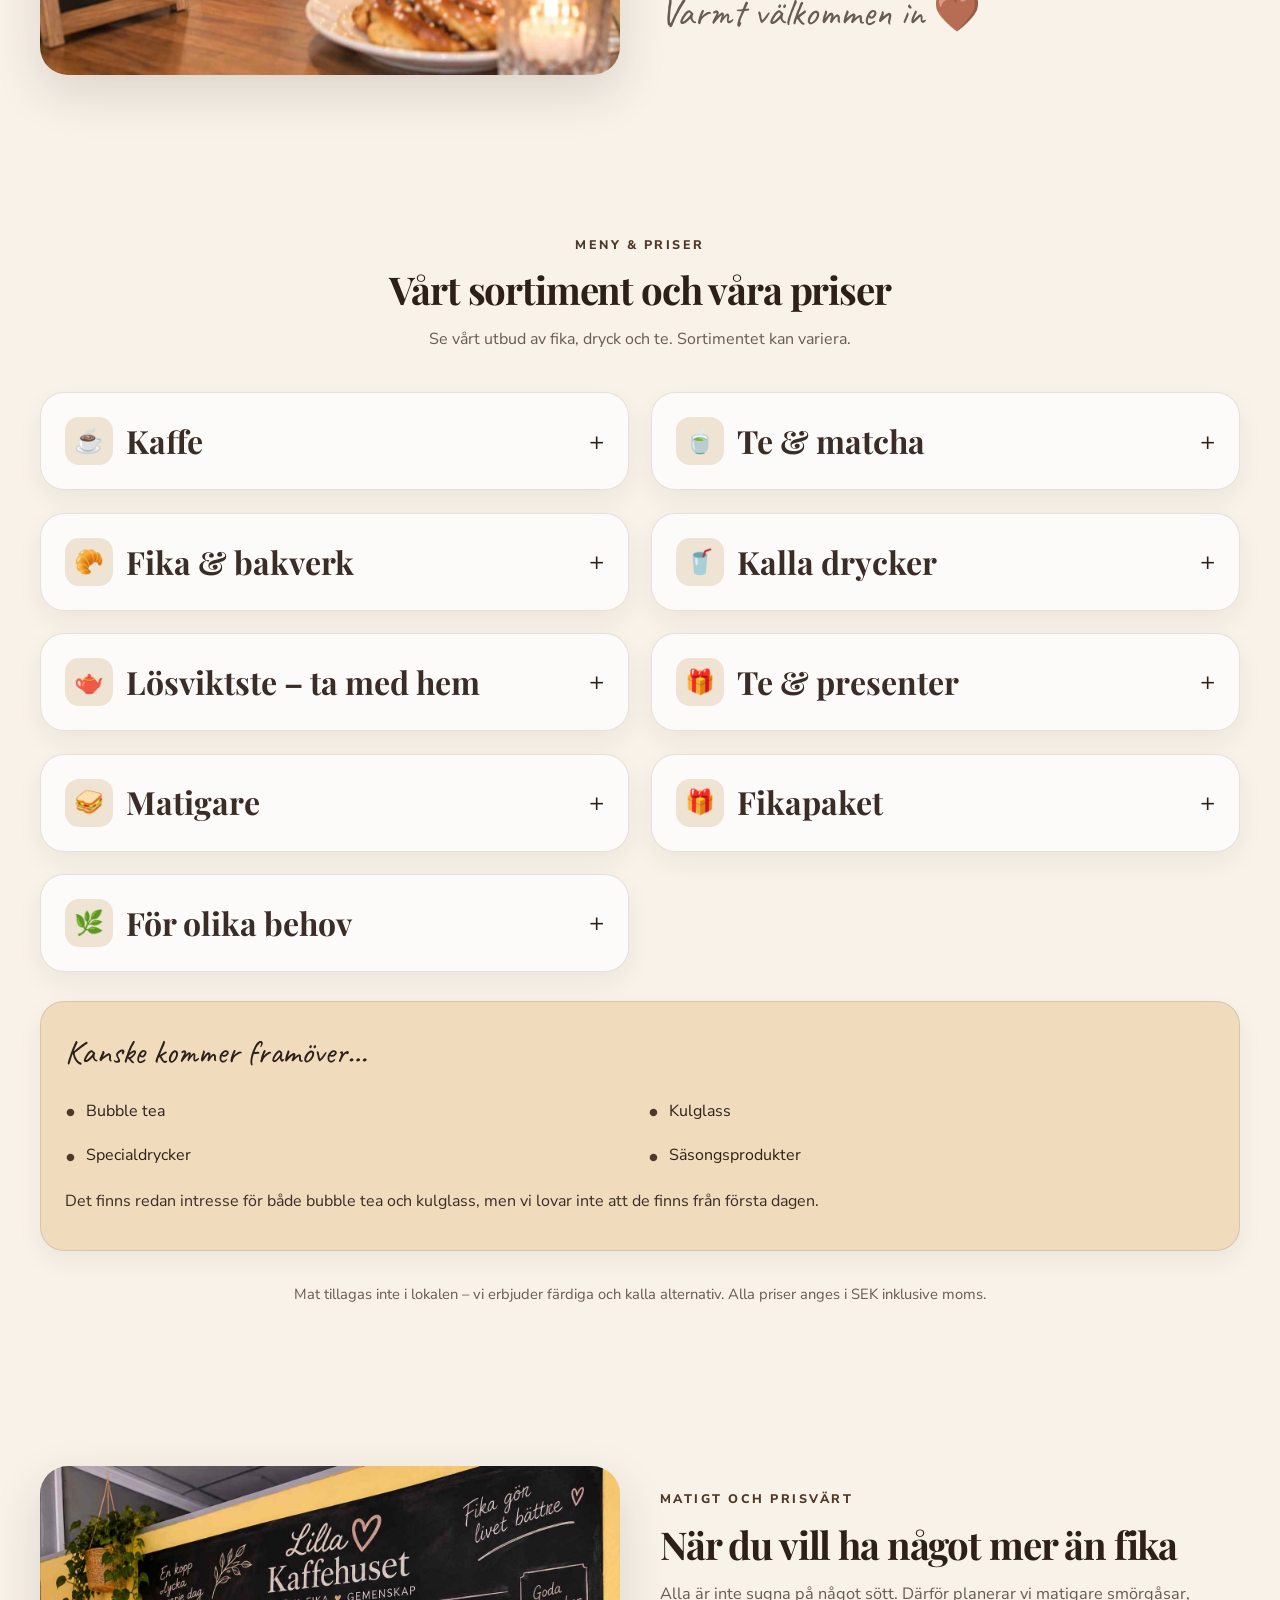
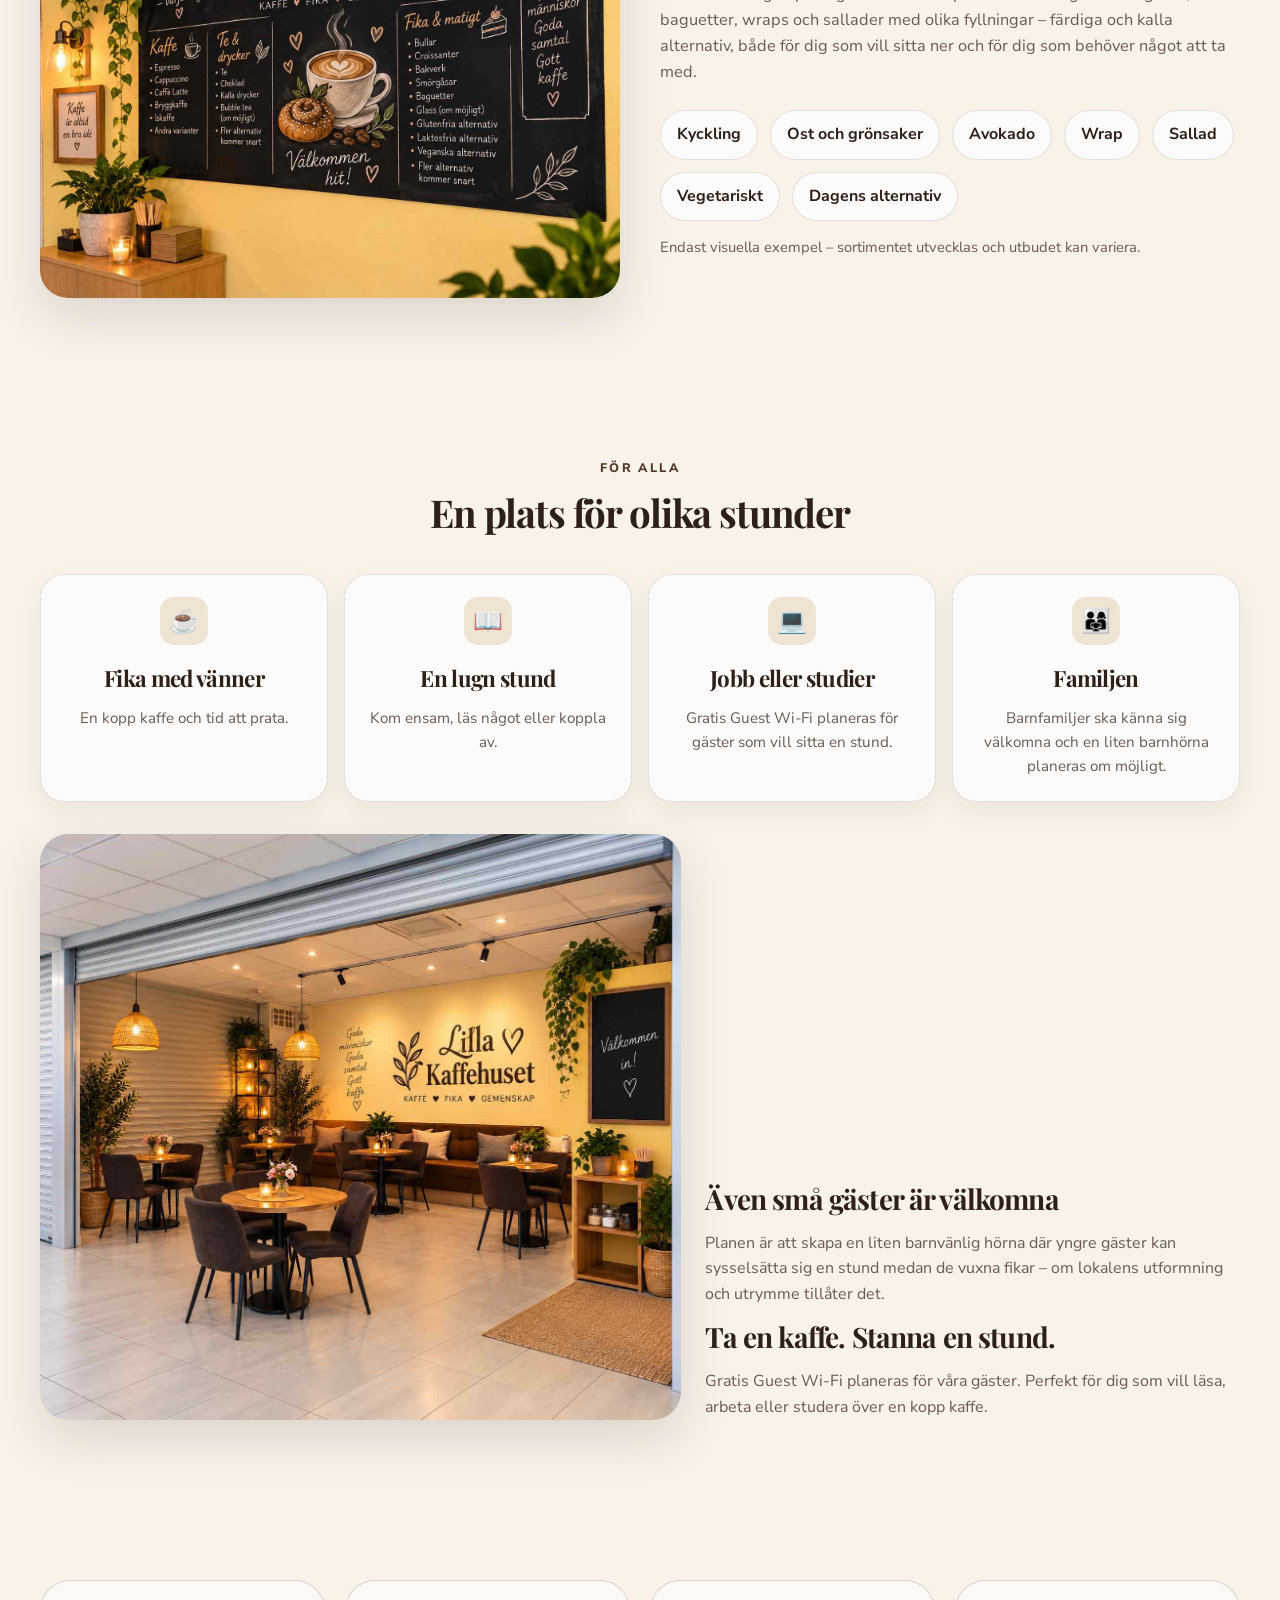
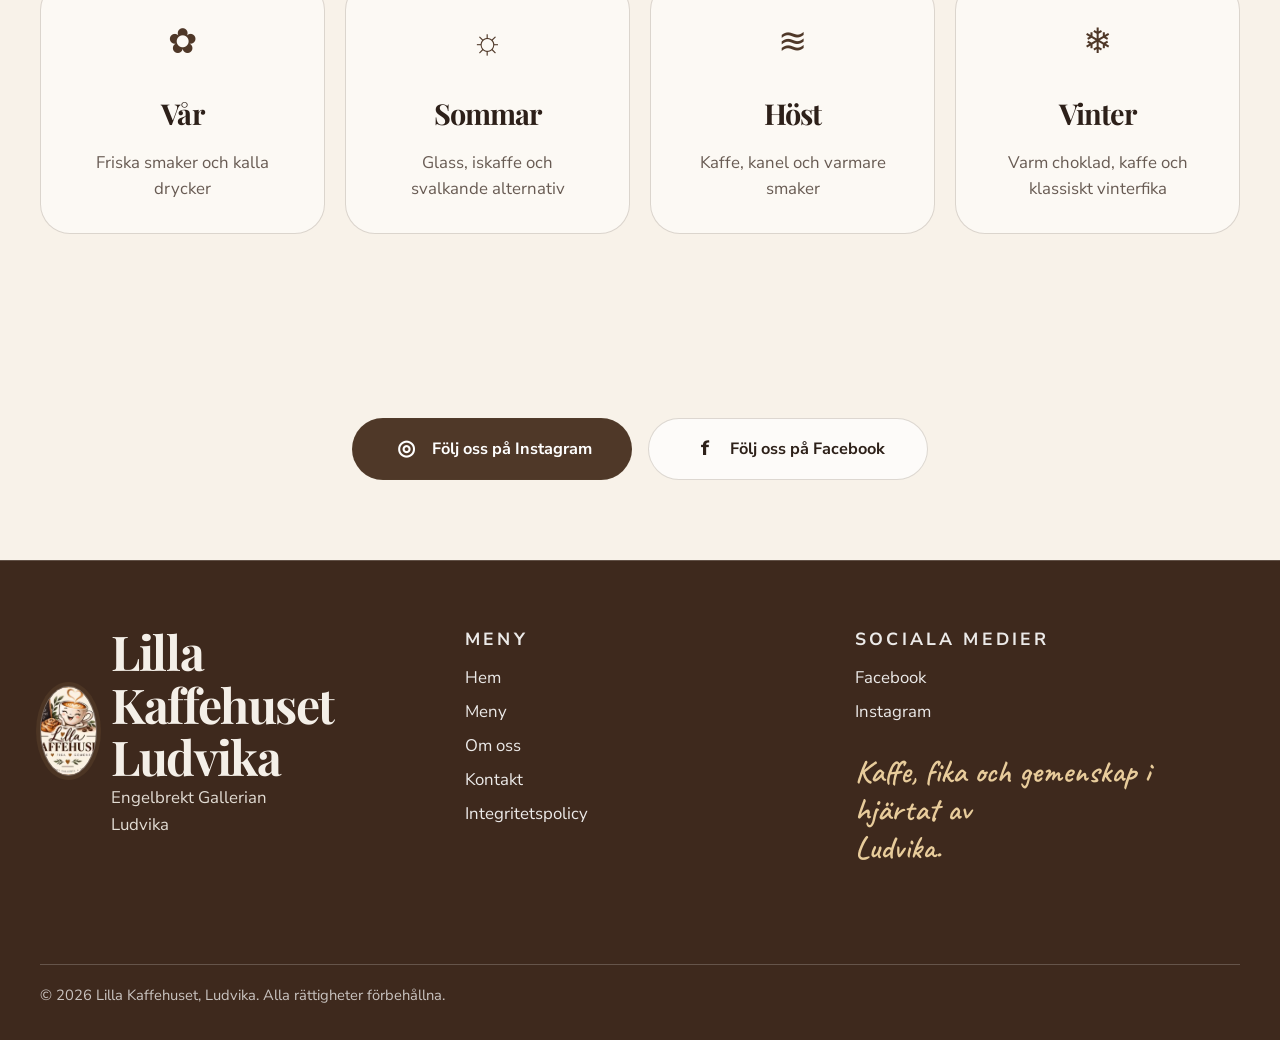
==== commit fbd12b17: "Ok" ====
--- a/index.html
+++ b/index.html
@@ -130,6 +130,24 @@
                 som möjligt känner sig välkomna.
               </p>
             </div>
+
+            <aside class="storytime-notice" aria-labelledby="storytime-title">
+              <div class="storytime-icons" aria-hidden="true">📖 ✨</div>
+              <div>
+                <p class="storytime-label">Nytt hos oss</p>
+                <h3 id="storytime-title">Sagostund för barn varje fredag</h3>
+                <p class="storytime-time">
+                  Från <time datetime="2026-11-06">6 november</time> · kl. 16.00–18.00
+                </p>
+                <p>
+                  Under eftermiddagen skapar vi en mysig stund med sagor och läsning för våra små
+                  gäster. Medföljande vuxna är välkomna att stanna kvar och fika tillsammans med
+                  barnen. Sagostunden är inte barnpassning, så en vuxen ansvarar för barnet under
+                  besöket.
+                </p>
+                <p class="storytime-welcome">Varmt välkomna till Lilla Kaffehuset! ☕ 🧸</p>
+              </div>
+            </aside>
           </div>
 
           <div class="photo-card">
--- a/styles.css
+++ b/styles.css
@@ -314,6 +314,63 @@
   font-size: 1.02rem;
 }
 
+.storytime-notice {
+  display: grid;
+  grid-template-columns: auto 1fr;
+  gap: 1rem;
+  margin-top: 2rem;
+  padding: 1.4rem;
+  border: 1px solid #d9b98f;
+  border-radius: 20px;
+  background: #fff8ec;
+  box-shadow: 0 12px 28px rgba(62, 42, 31, 0.07);
+}
+
+.storytime-icons {
+  font-size: 1.6rem;
+  line-height: 1.2;
+  white-space: nowrap;
+}
+
+.storytime-label {
+  margin: 0 0 0.25rem;
+  color: var(--primary);
+  font-size: 0.78rem;
+  font-weight: 800;
+  letter-spacing: 0.14em;
+  text-transform: uppercase;
+}
+
+.storytime-notice h3 {
+  margin: 0;
+  color: var(--primary-dark);
+  font-family: "Playfair Display", serif;
+  font-size: clamp(1.35rem, 2.3vw, 1.7rem);
+  line-height: 1.2;
+}
+
+.storytime-notice p {
+  margin: 0.65rem 0 0;
+  color: var(--muted);
+  line-height: 1.6;
+}
+
+.storytime-notice .storytime-time {
+  color: var(--primary-dark);
+  font-weight: 800;
+}
+
+.storytime-notice .storytime-welcome {
+  color: var(--primary-dark);
+  font-weight: 700;
+}
+
+@media (max-width: 480px) {
+  .storytime-notice {
+    grid-template-columns: 1fr;
+  }
+}
+
 h2 {
   font-size: clamp(2.1rem, 3vw, 3rem);
   line-height: 1.08;
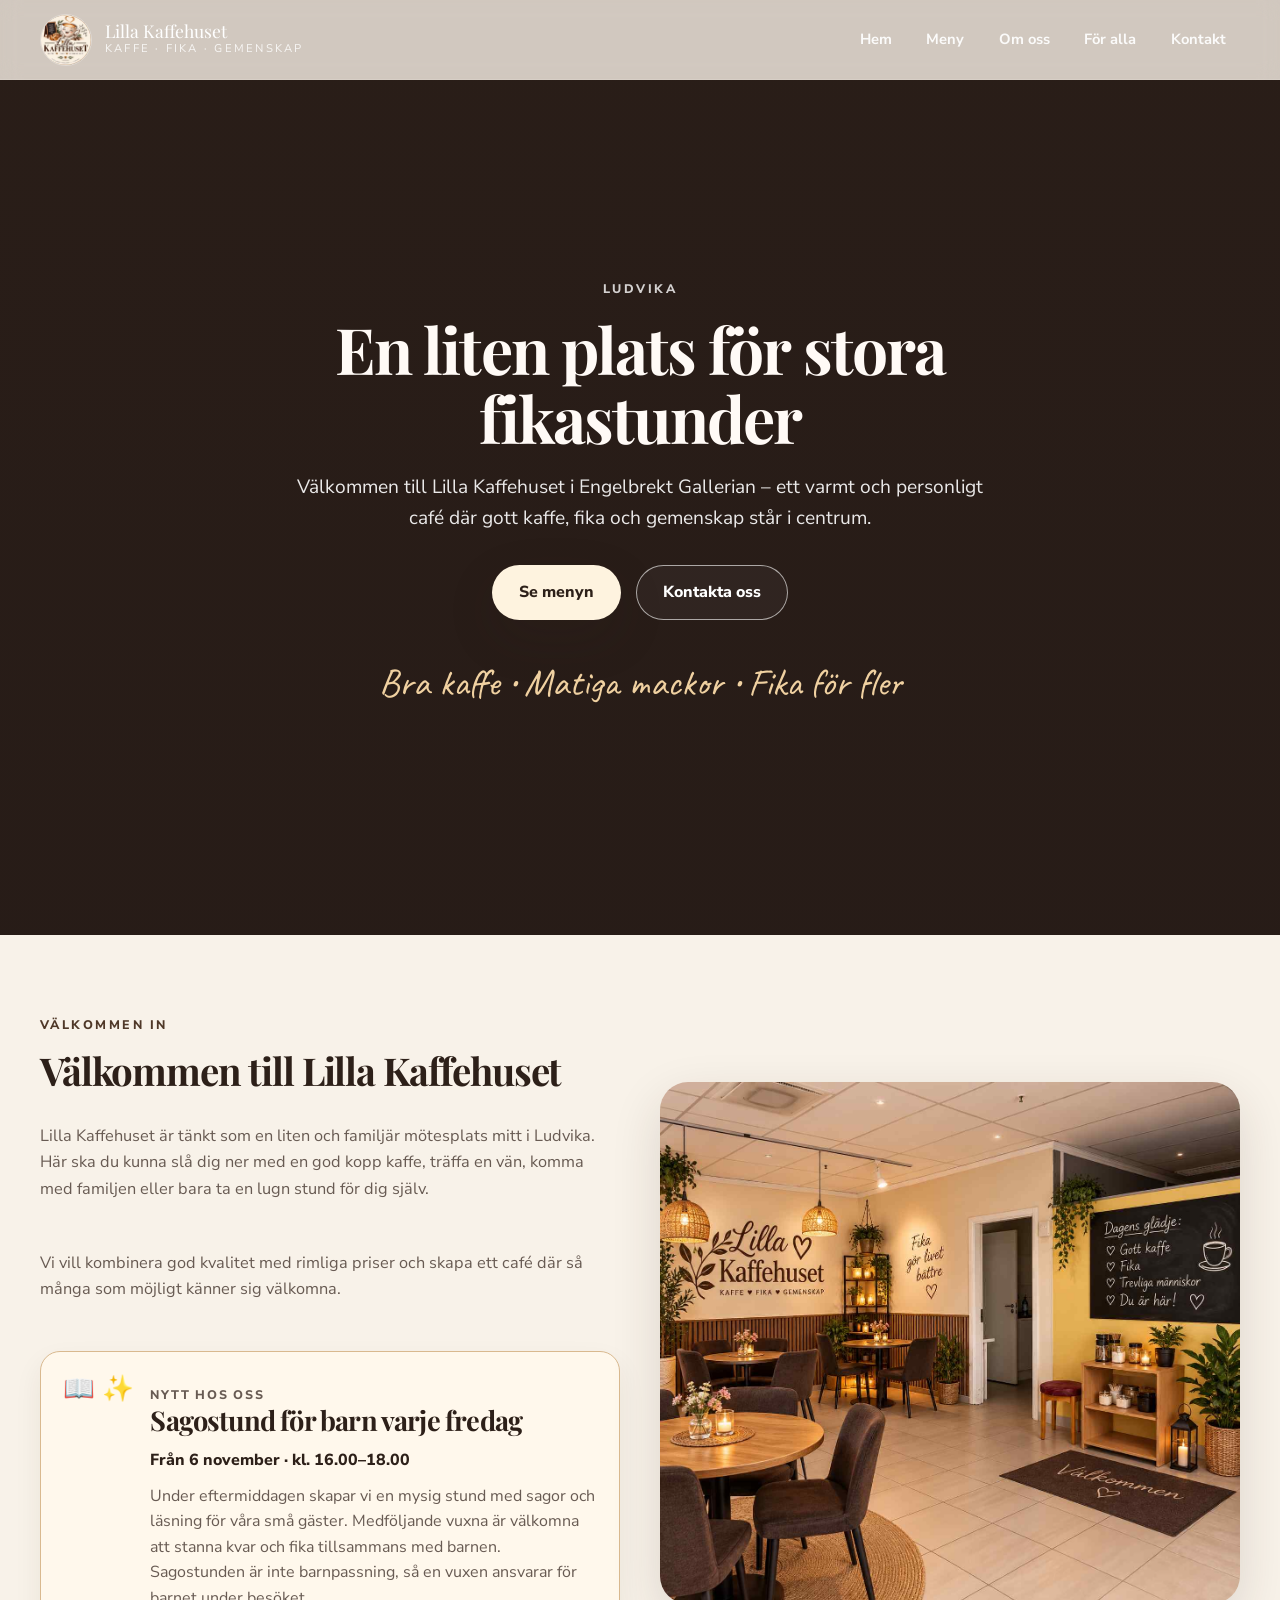
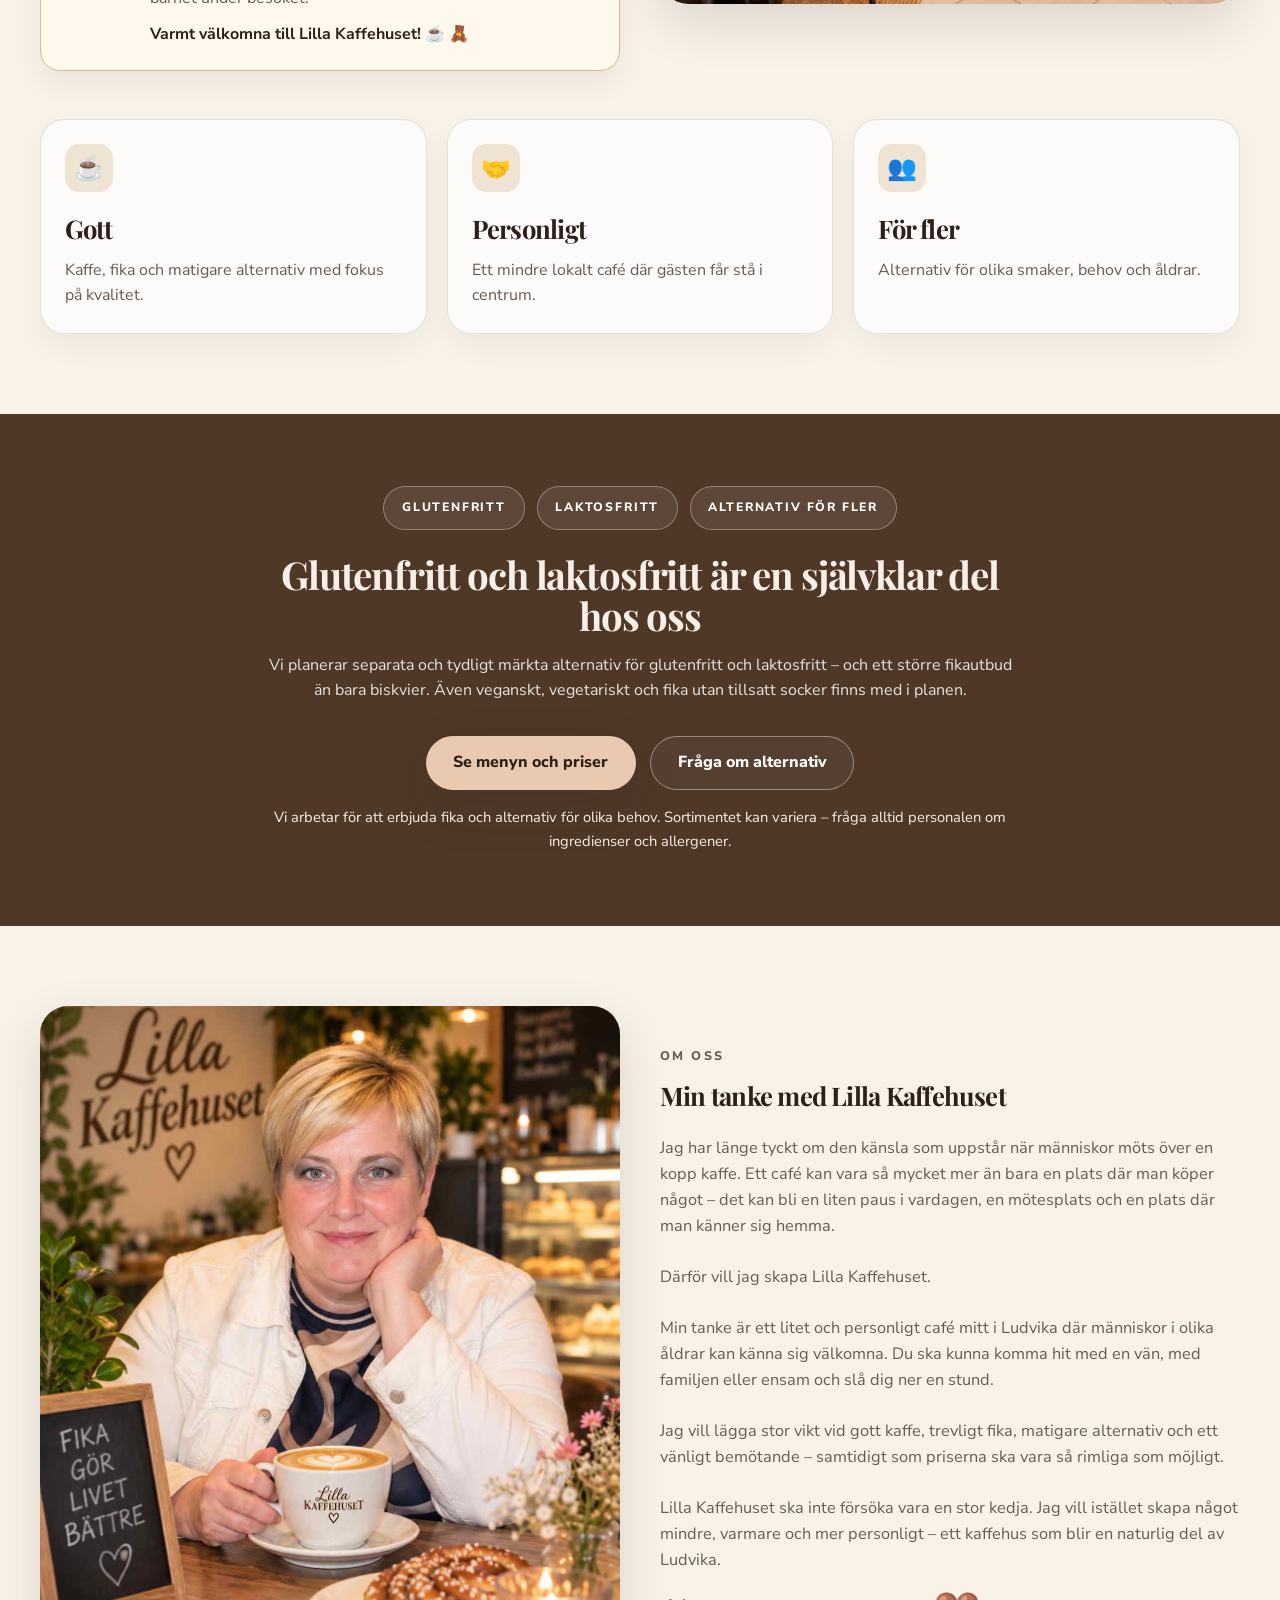
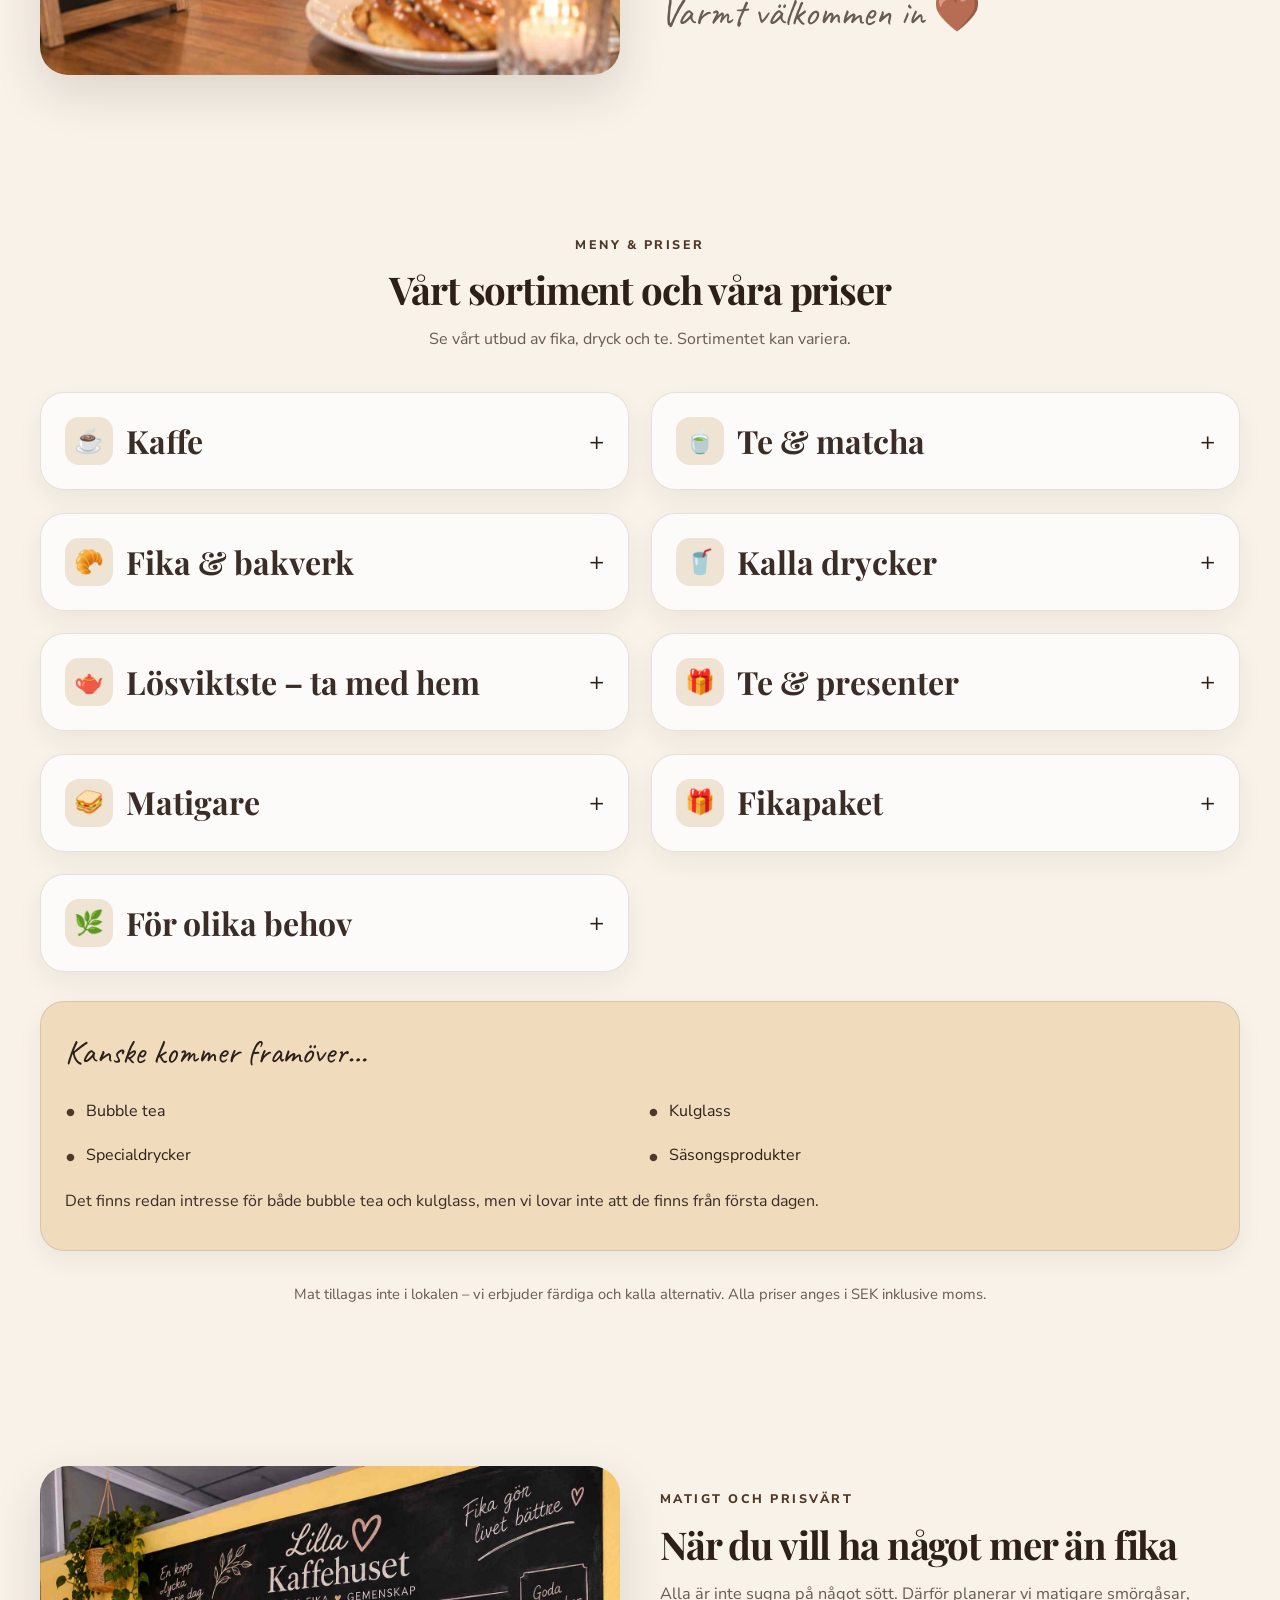
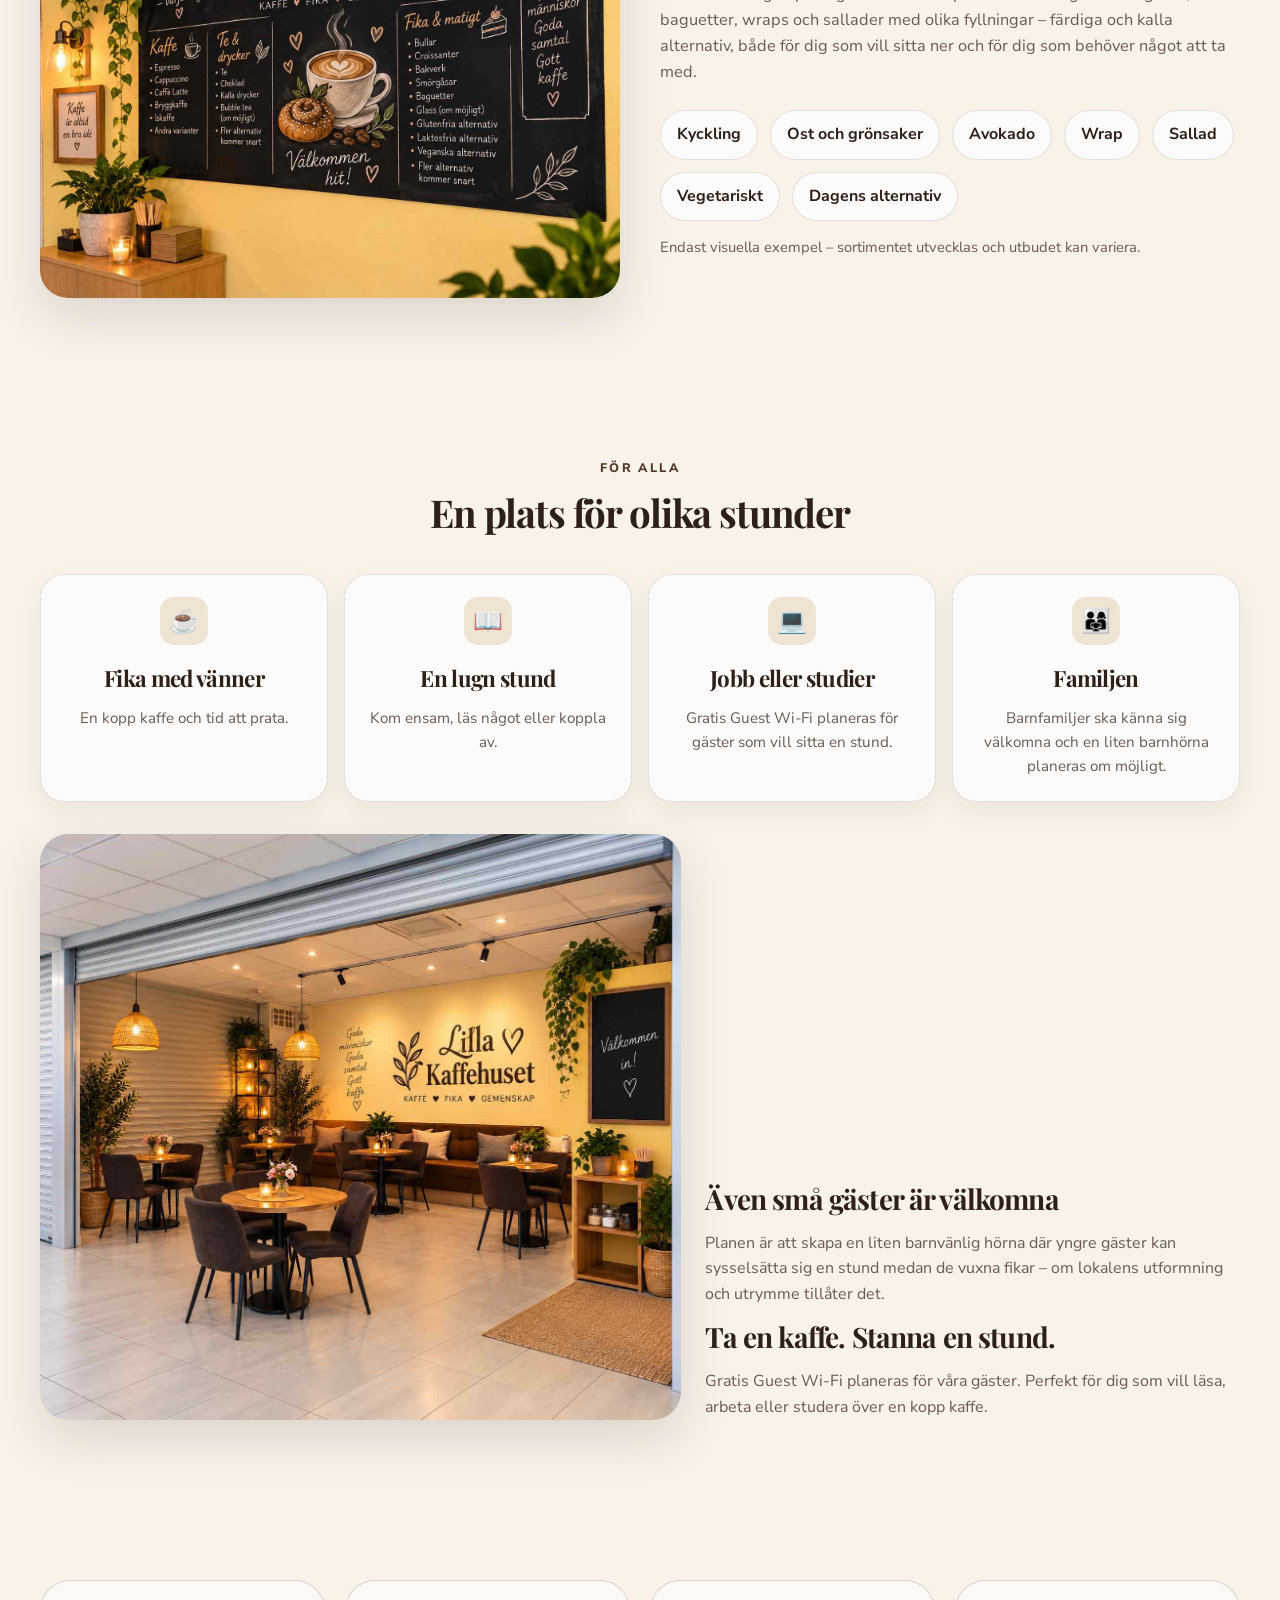
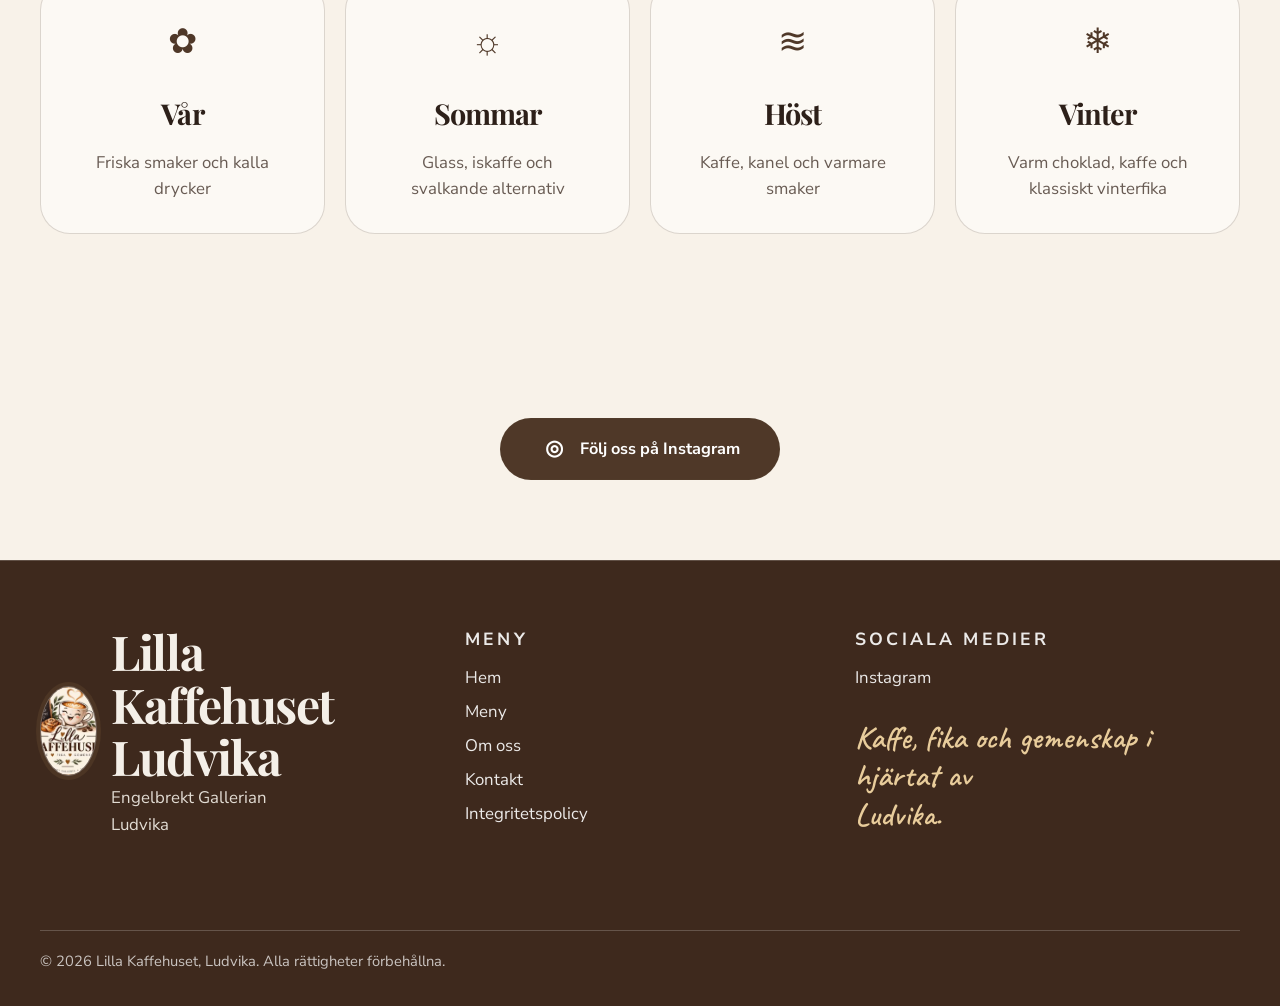
==== commit 2fe23955: "Remove Facebook links" ====
--- a/index.html
+++ b/index.html
@@ -53,10 +53,7 @@
           "streetAddress": "Engelbrekt Gallerian"
         },
         "servesCuisine": "Swedish",
-        "sameAs": [
-          "https://www.instagram.com/lillakaffehuset",
-          "https://www.facebook.com/profile.php?id=61594835073064"
-        ],
+        "sameAs": ["https://www.instagram.com/lillakaffehuset"],
         "image": "./src/assets/logo.jpg"
       }
     </script>
@@ -551,16 +548,6 @@
               <span aria-hidden="true">◎</span>
               Följ oss på Instagram
             </a>
-            <a
-              href="https://www.facebook.com/profile.php?id=61594835073064"
-              class="social-link light"
-              target="_blank"
-              rel="noopener noreferrer"
-              aria-label="Följ Lilla Kaffehuset på Facebook"
-            >
-              <span aria-hidden="true">f</span>
-              Följ oss på Facebook
-            </a>
           </div>
       
         </div>
@@ -597,15 +584,6 @@
         <div class="footer-social-block">
           <h4>SOCIALA MEDIER</h4>
           <ul class="footer-social-list">
-            <li>
-              <a
-                href="https://www.facebook.com/profile.php?id=61594835073064"
-                target="_blank"
-                rel="noopener noreferrer"
-              >
-                Facebook
-              </a>
-            </li>
             <li>
               <a
                 href="https://www.instagram.com/lillakaffehuset?utm_source=ig_web_button_share_sheet&rpxt=ZDNlZDc0MzIxNw=="
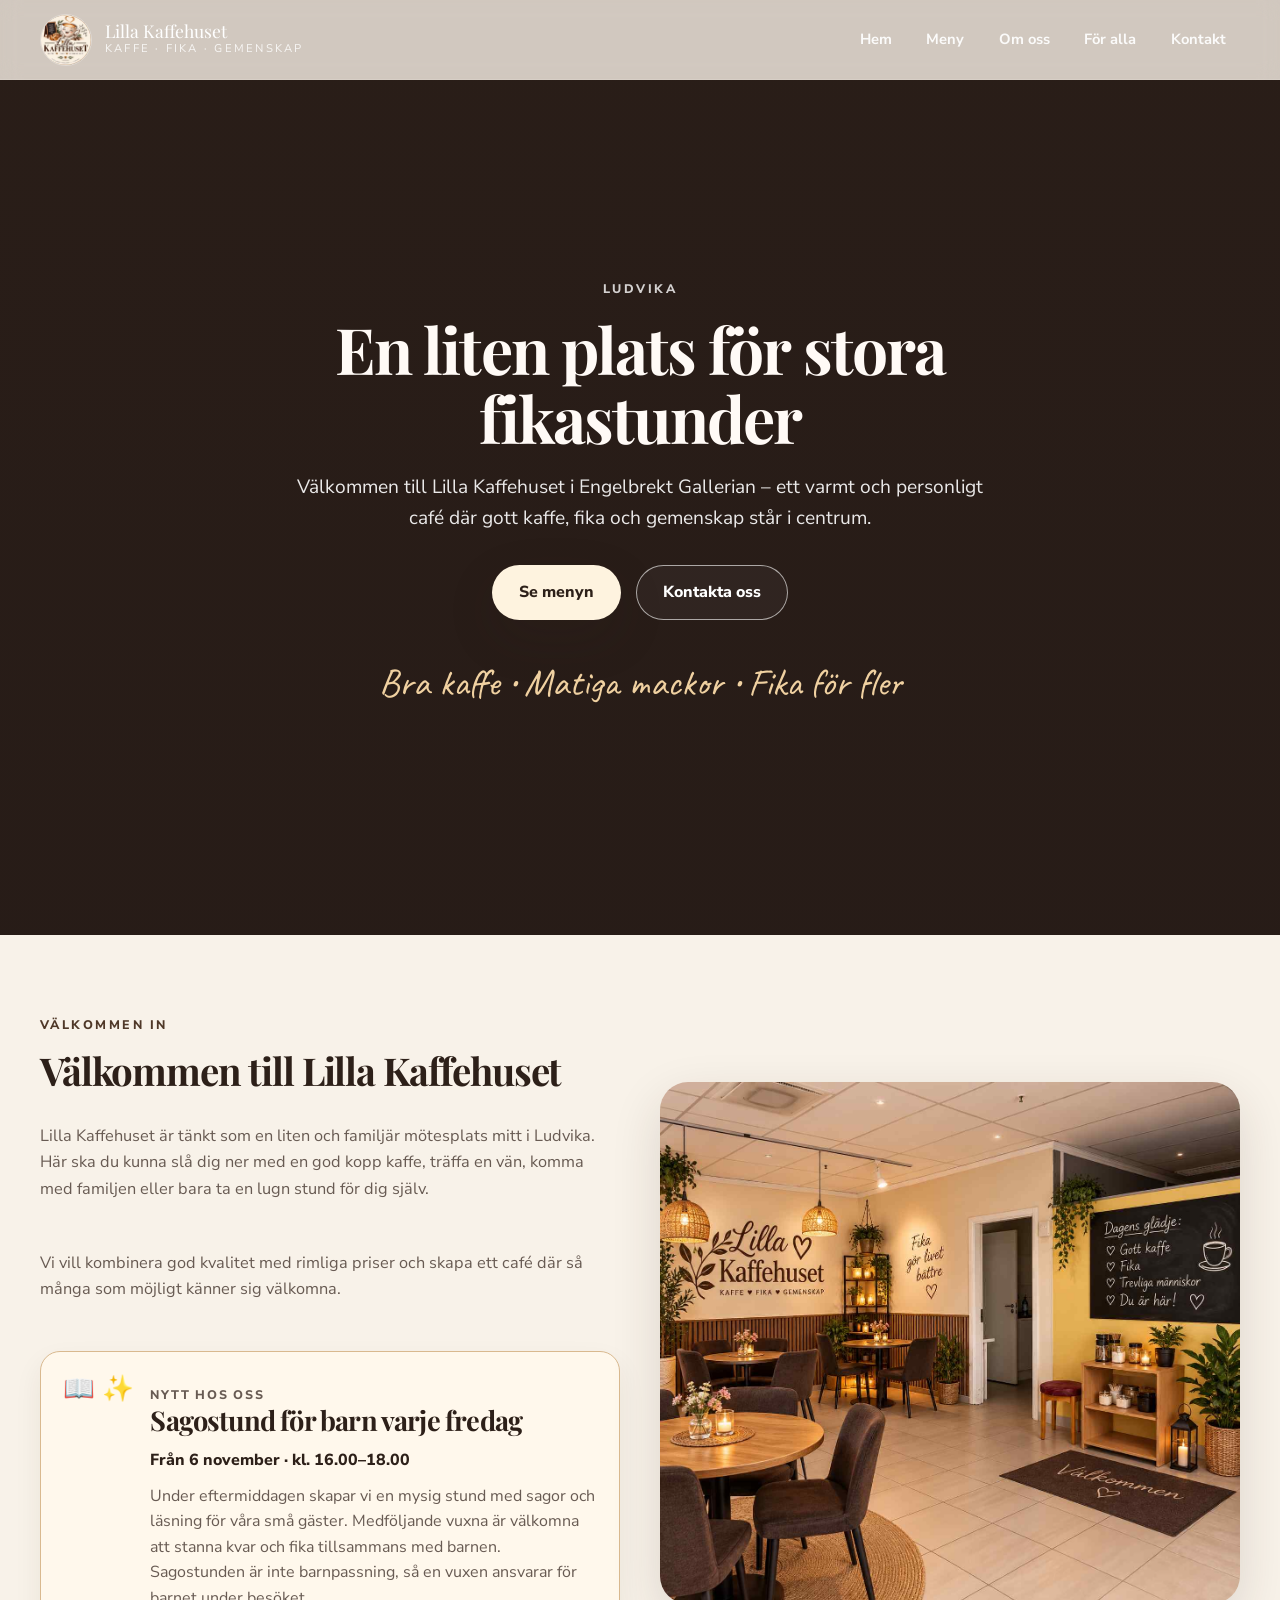
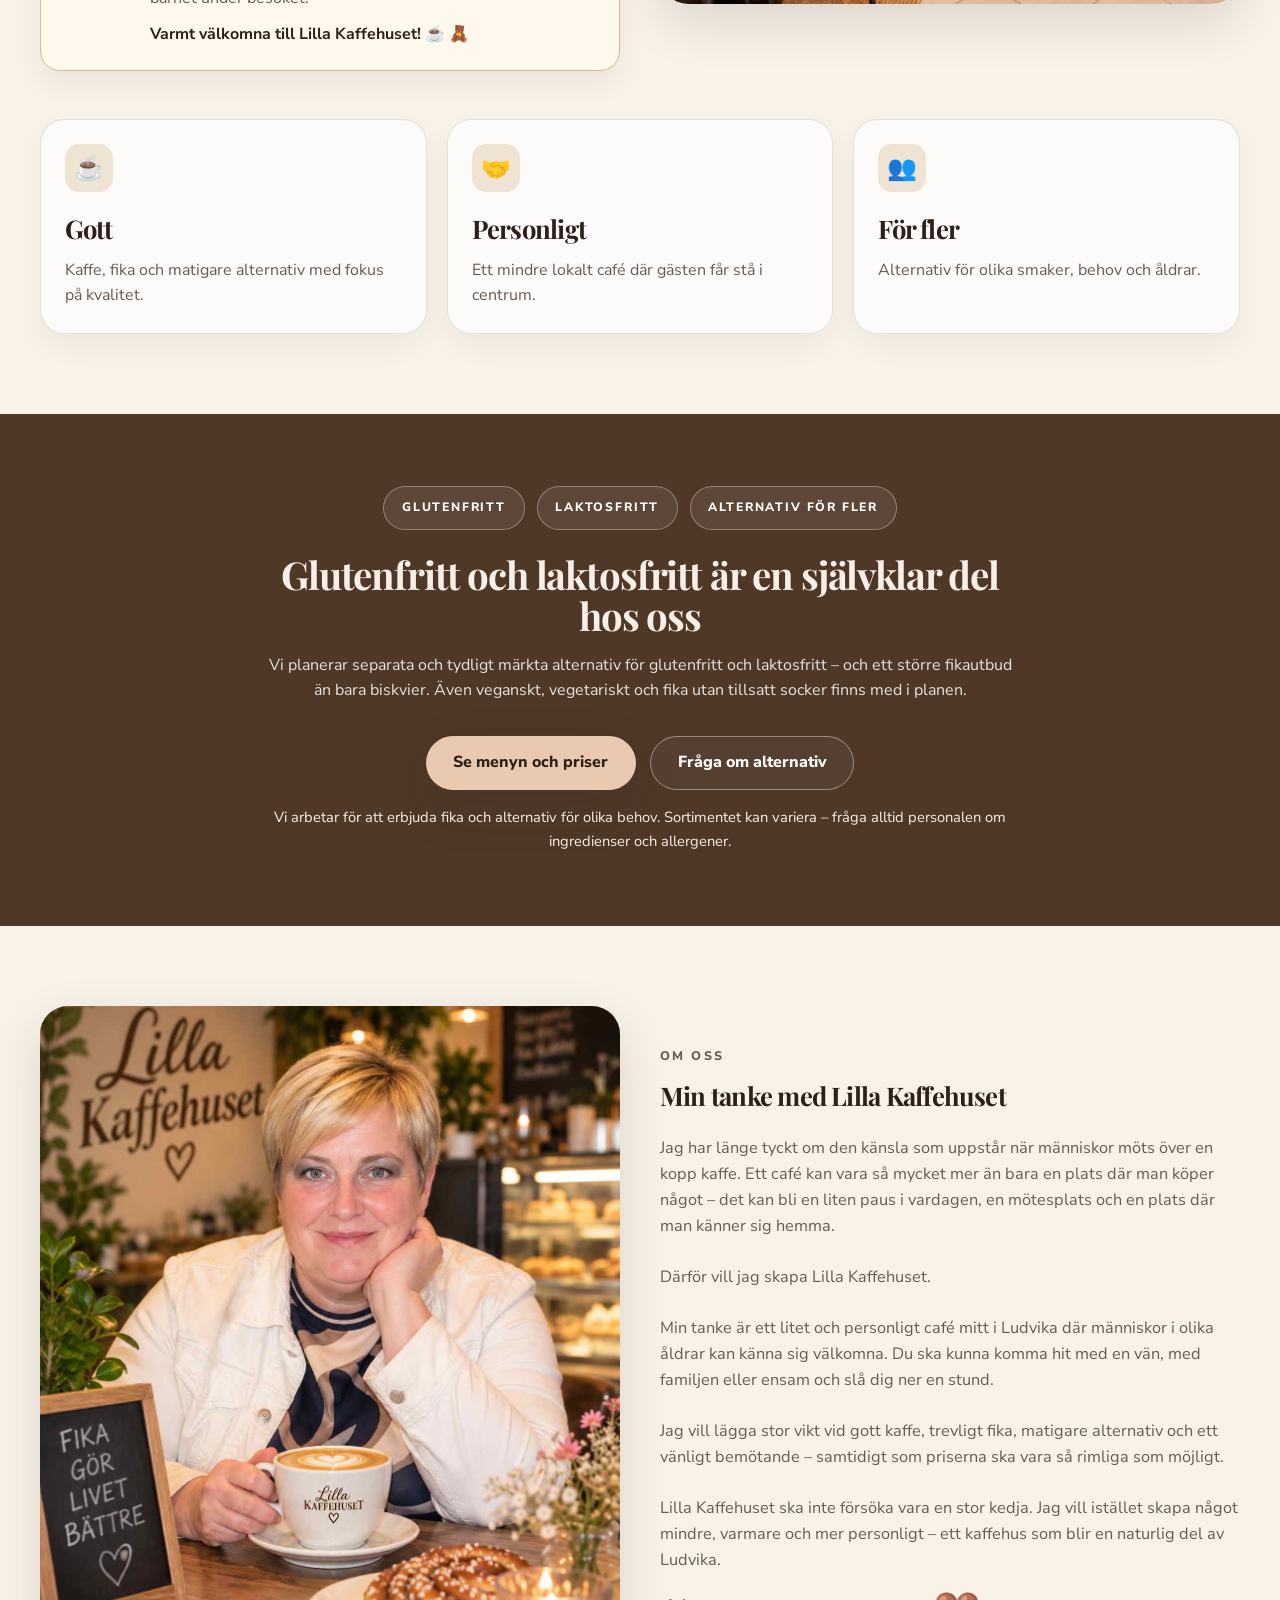
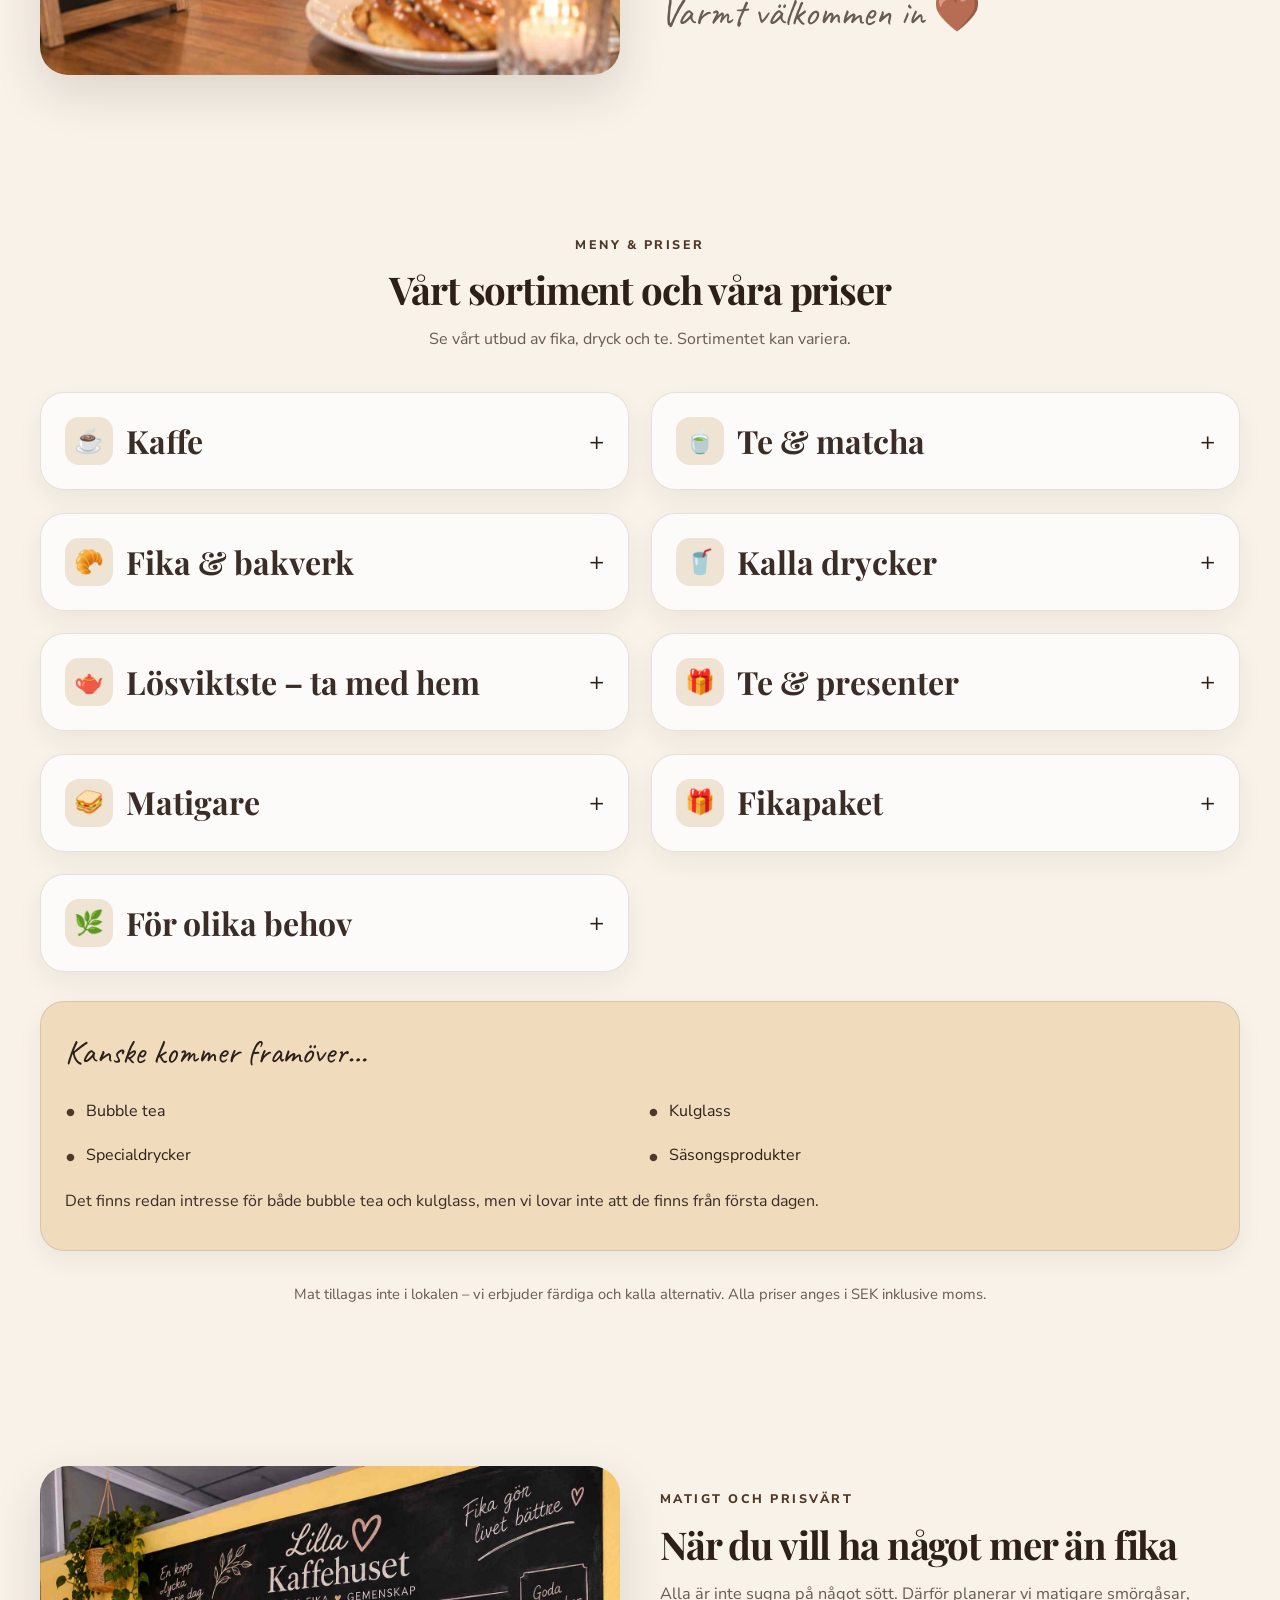
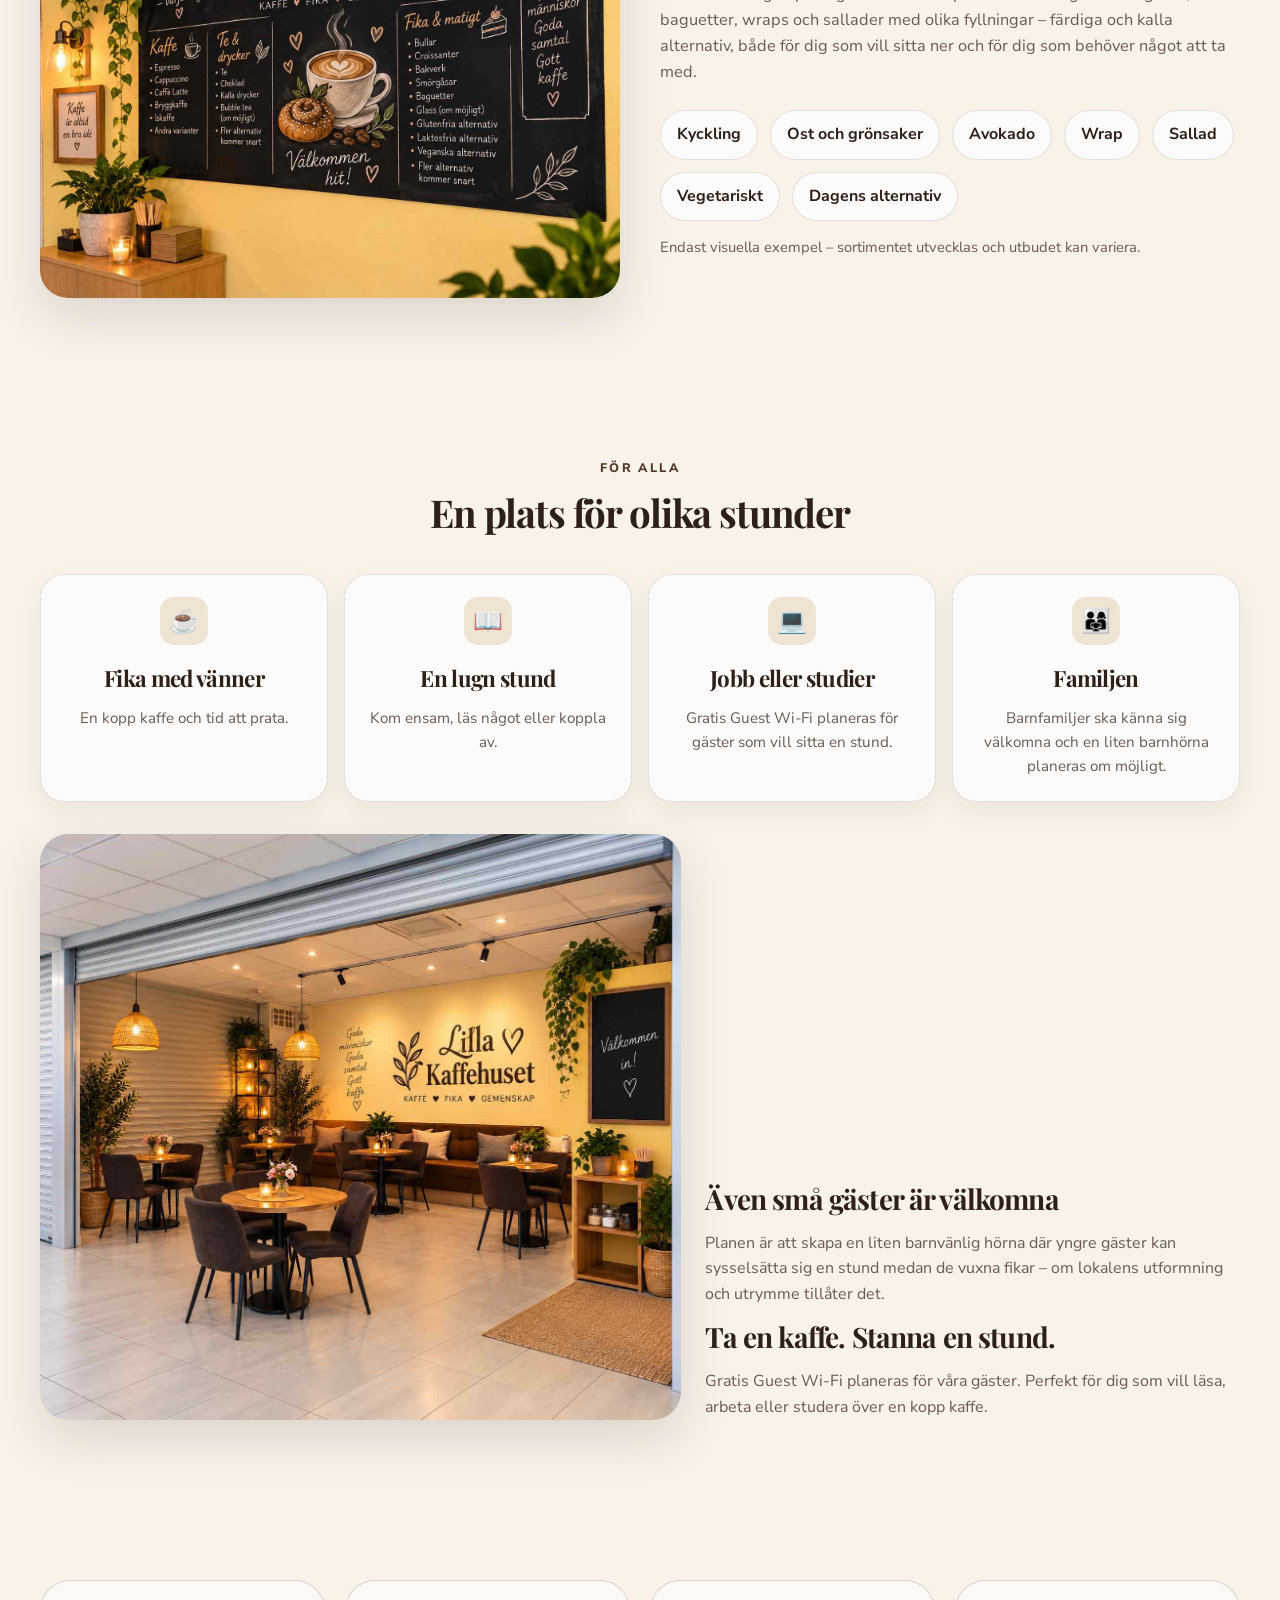
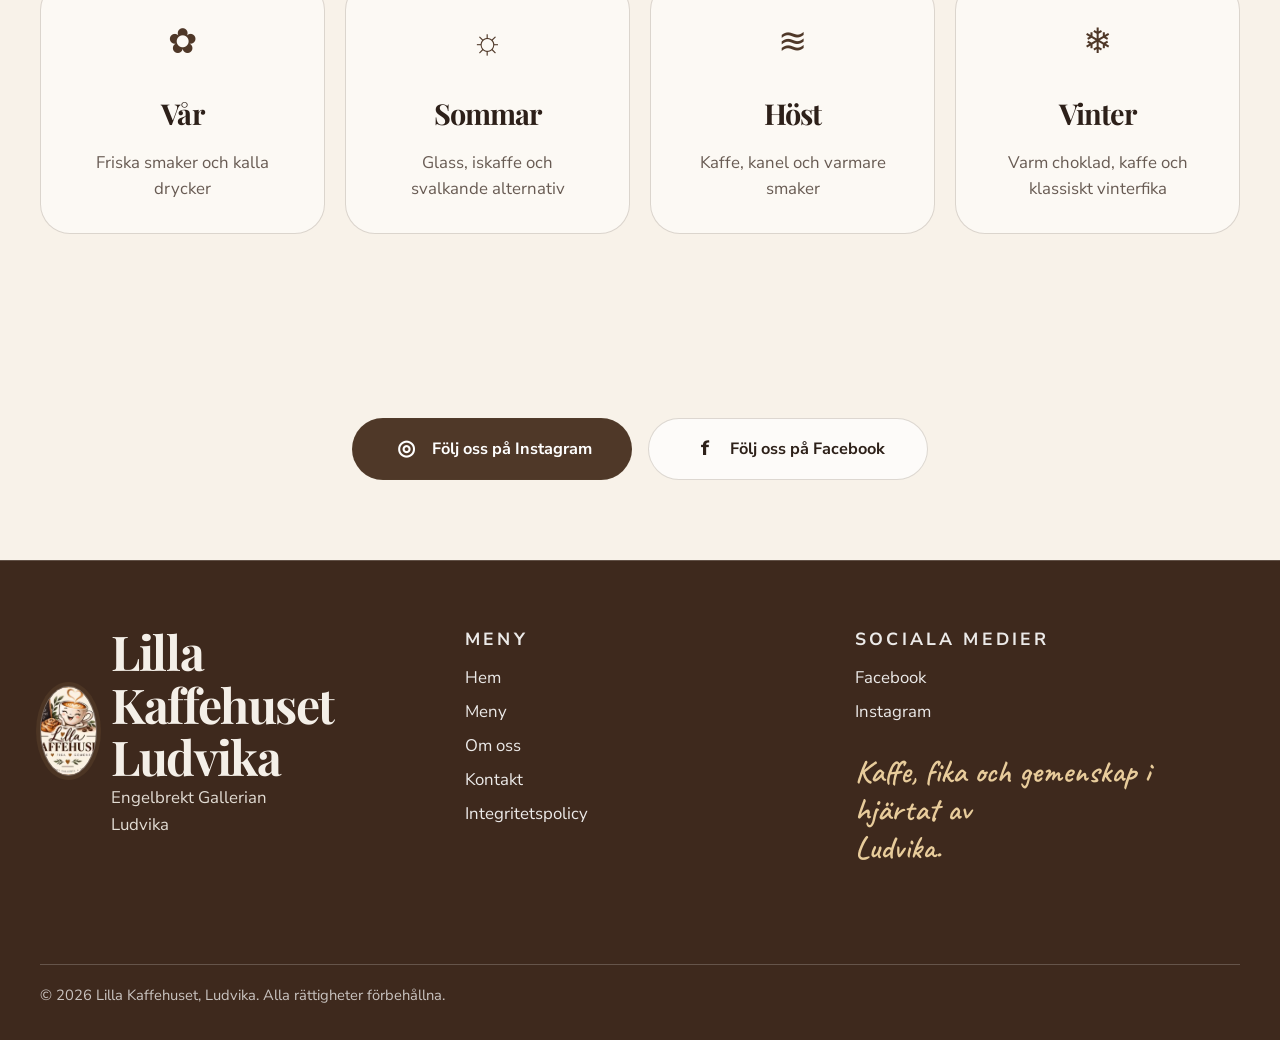
==== commit e0c9782e: "Revert "Remove Facebook links" This reverts commit 2fe23955e6b7376cb83ce14a1c3d123c9bacb3e7." ====
--- a/index.html
+++ b/index.html
@@ -53,7 +53,10 @@
           "streetAddress": "Engelbrekt Gallerian"
         },
         "servesCuisine": "Swedish",
-        "sameAs": ["https://www.instagram.com/lillakaffehuset"],
+        "sameAs": [
+          "https://www.instagram.com/lillakaffehuset",
+          "https://www.facebook.com/profile.php?id=61594835073064"
+        ],
         "image": "./src/assets/logo.jpg"
       }
     </script>
@@ -548,6 +551,16 @@
               <span aria-hidden="true">◎</span>
               Följ oss på Instagram
             </a>
+            <a
+              href="https://www.facebook.com/profile.php?id=61594835073064"
+              class="social-link light"
+              target="_blank"
+              rel="noopener noreferrer"
+              aria-label="Följ Lilla Kaffehuset på Facebook"
+            >
+              <span aria-hidden="true">f</span>
+              Följ oss på Facebook
+            </a>
           </div>
       
         </div>
@@ -584,6 +597,15 @@
         <div class="footer-social-block">
           <h4>SOCIALA MEDIER</h4>
           <ul class="footer-social-list">
+            <li>
+              <a
+                href="https://www.facebook.com/profile.php?id=61594835073064"
+                target="_blank"
+                rel="noopener noreferrer"
+              >
+                Facebook
+              </a>
+            </li>
             <li>
               <a
                 href="https://www.instagram.com/lillakaffehuset?utm_source=ig_web_button_share_sheet&rpxt=ZDNlZDc0MzIxNw=="
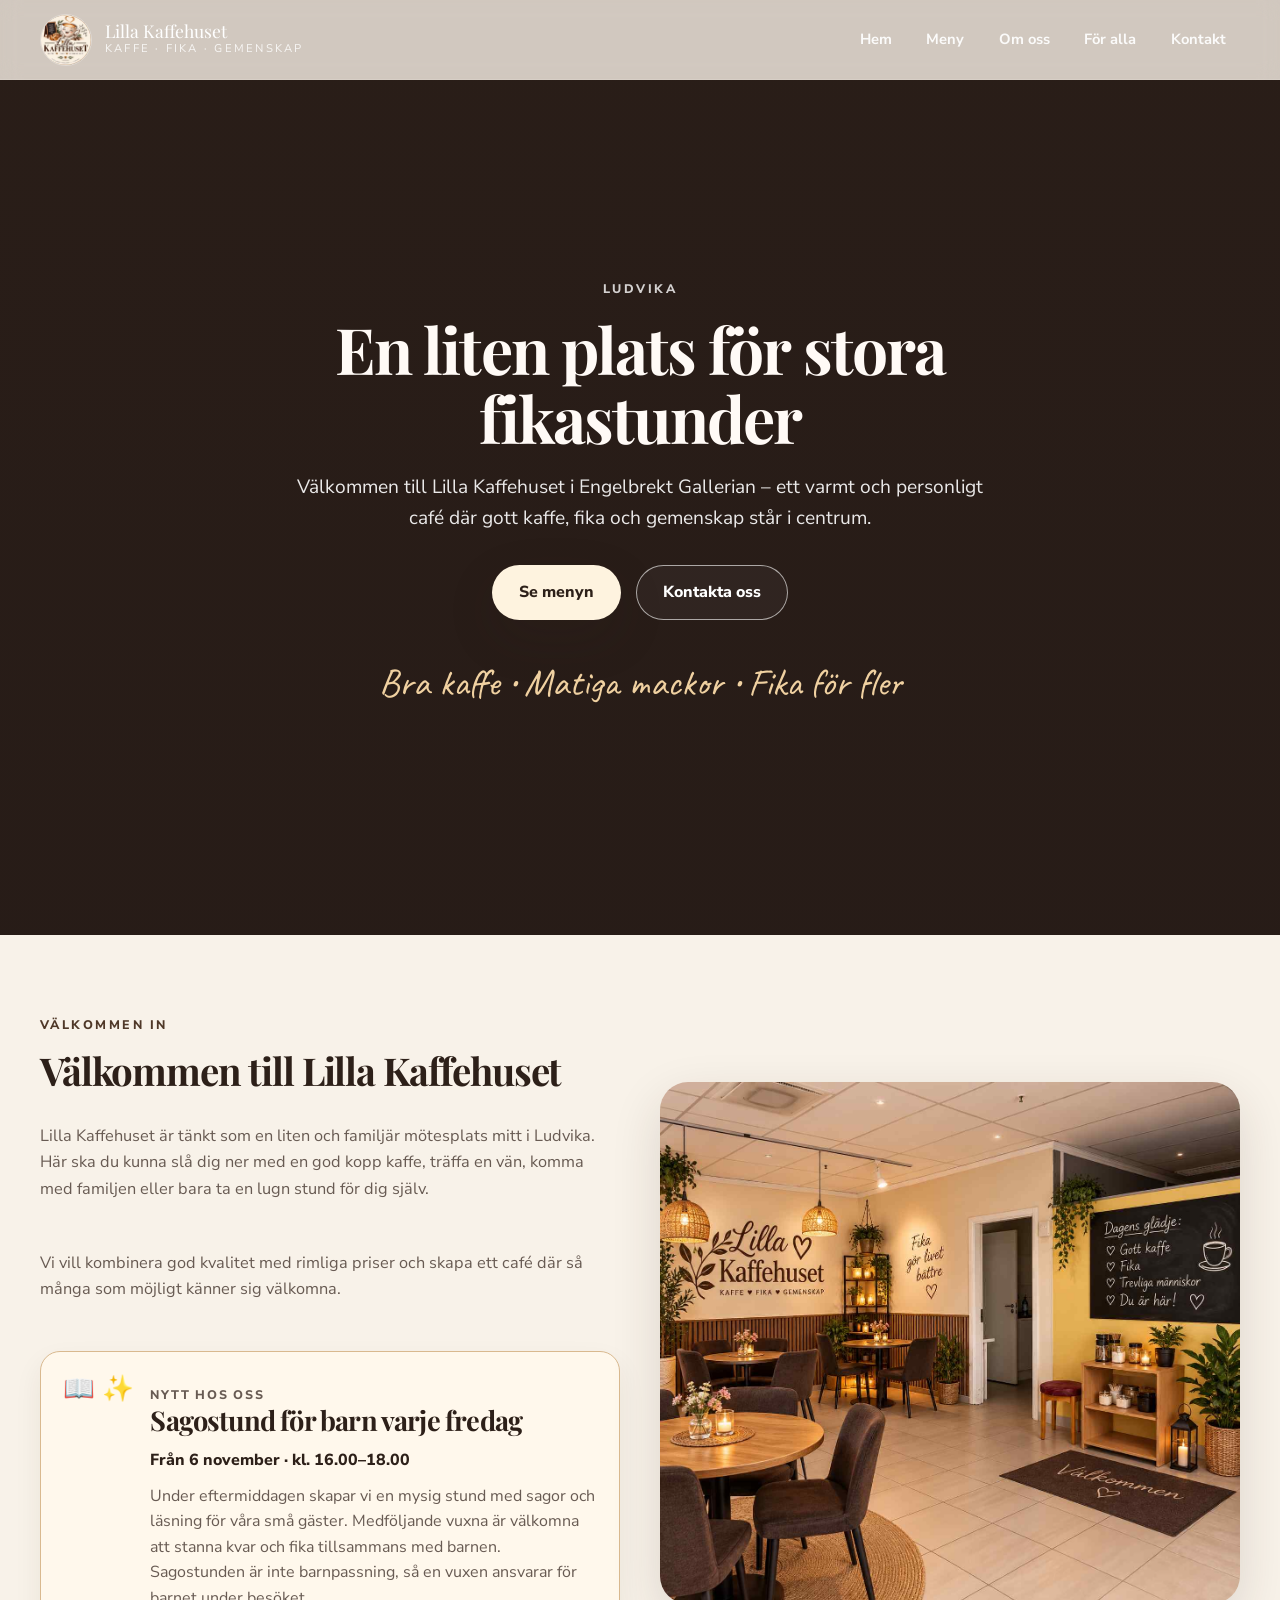
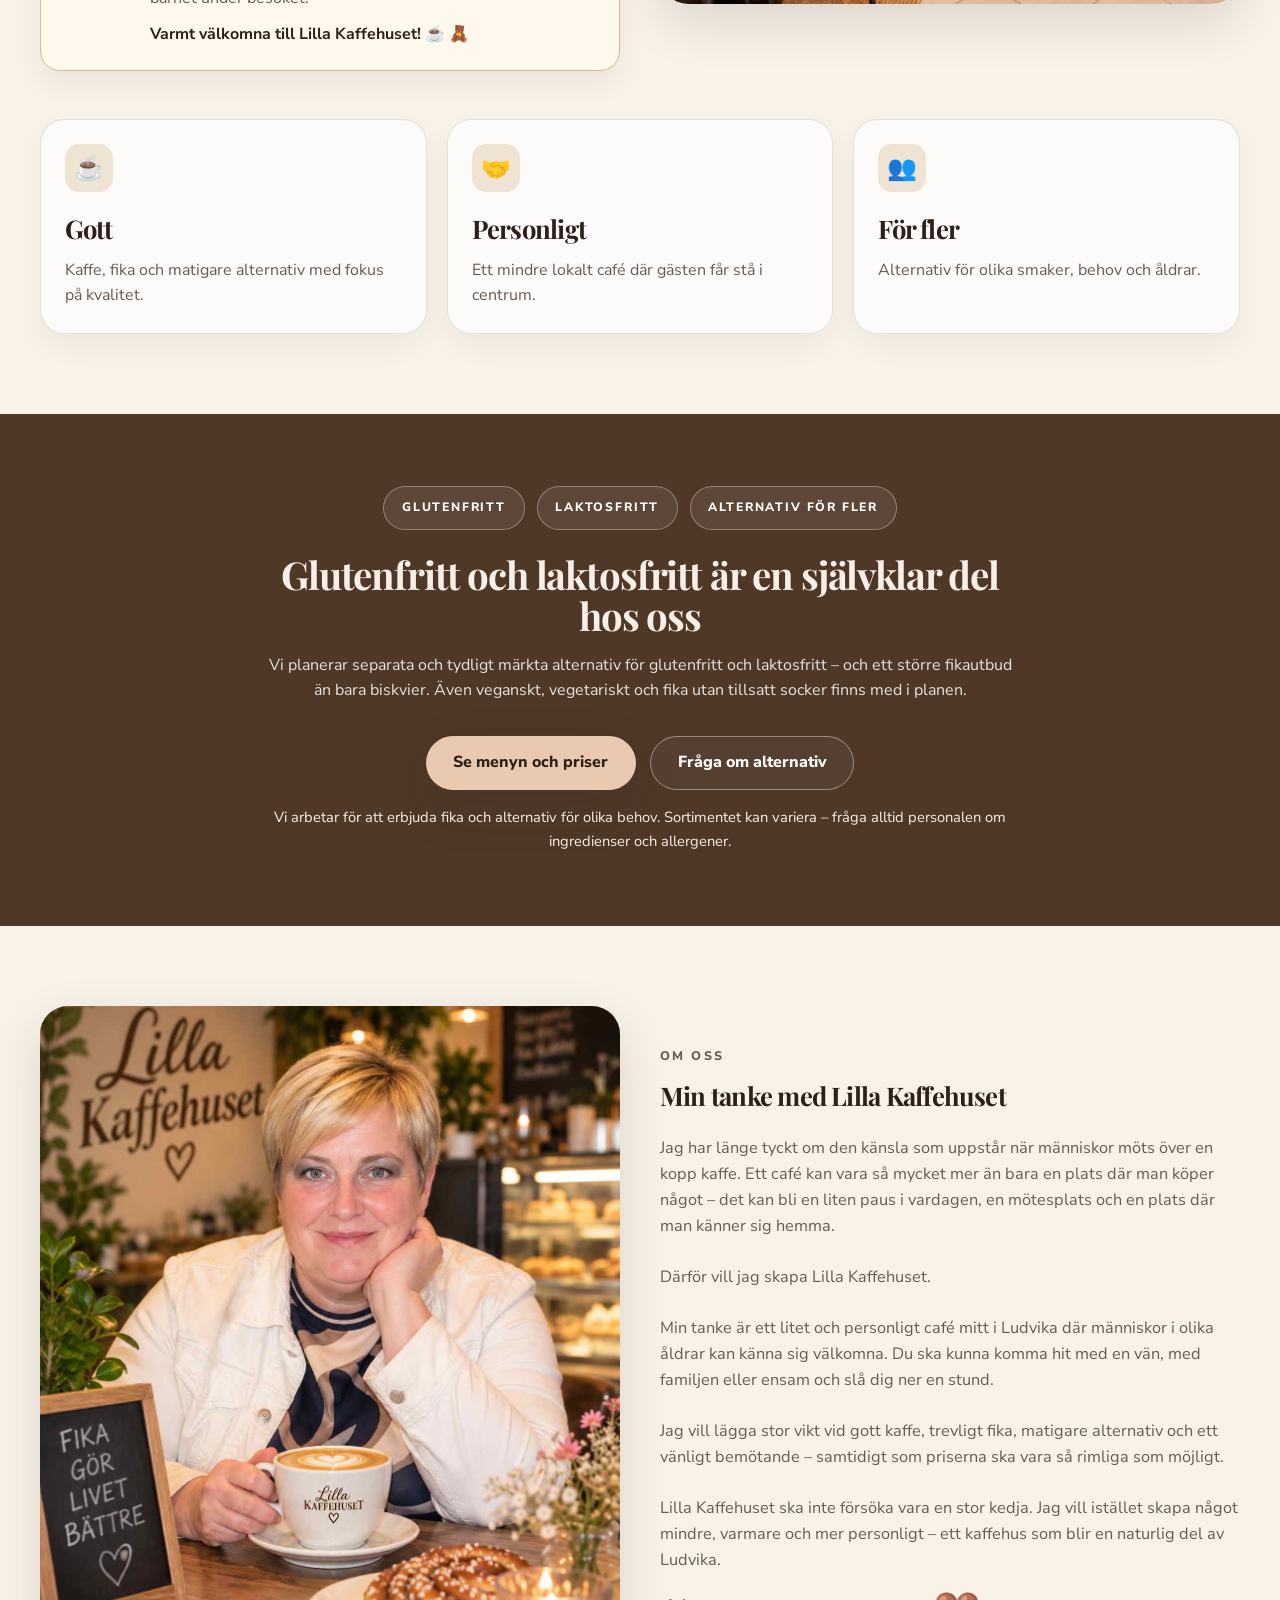
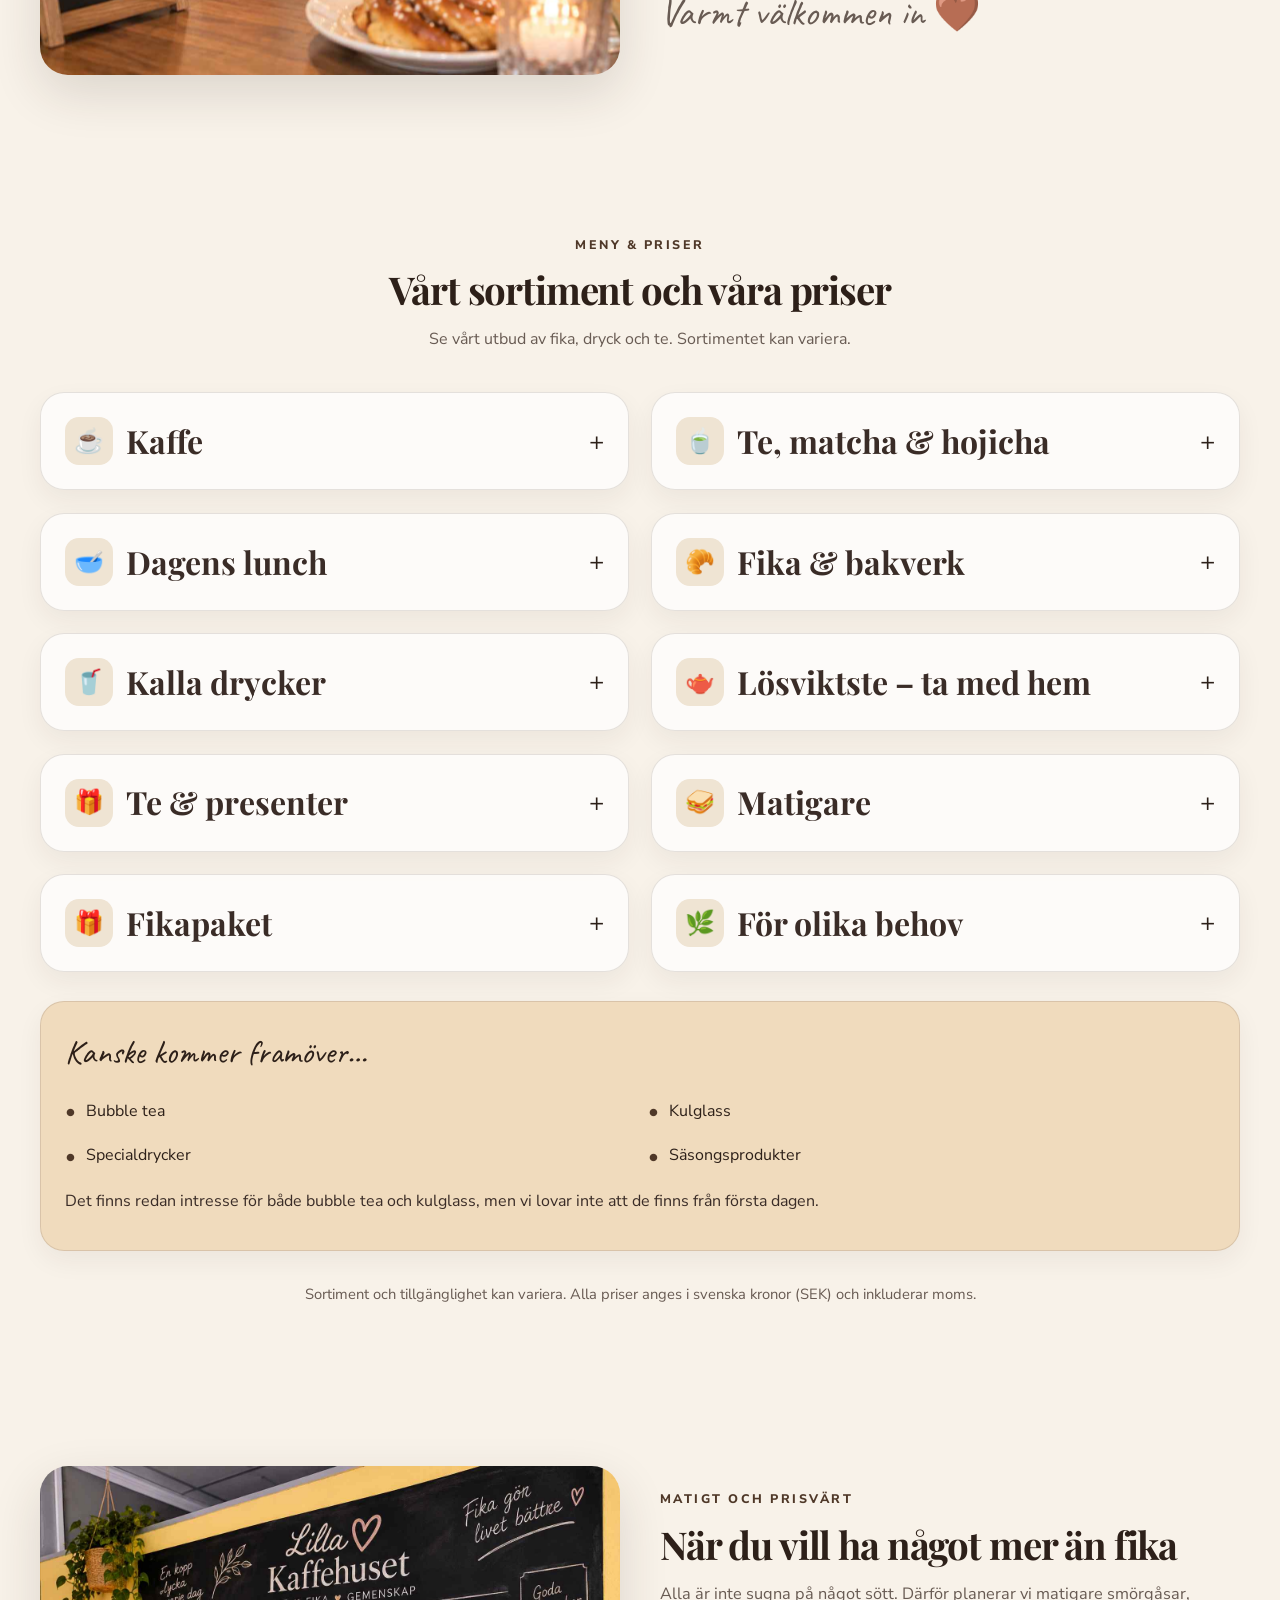
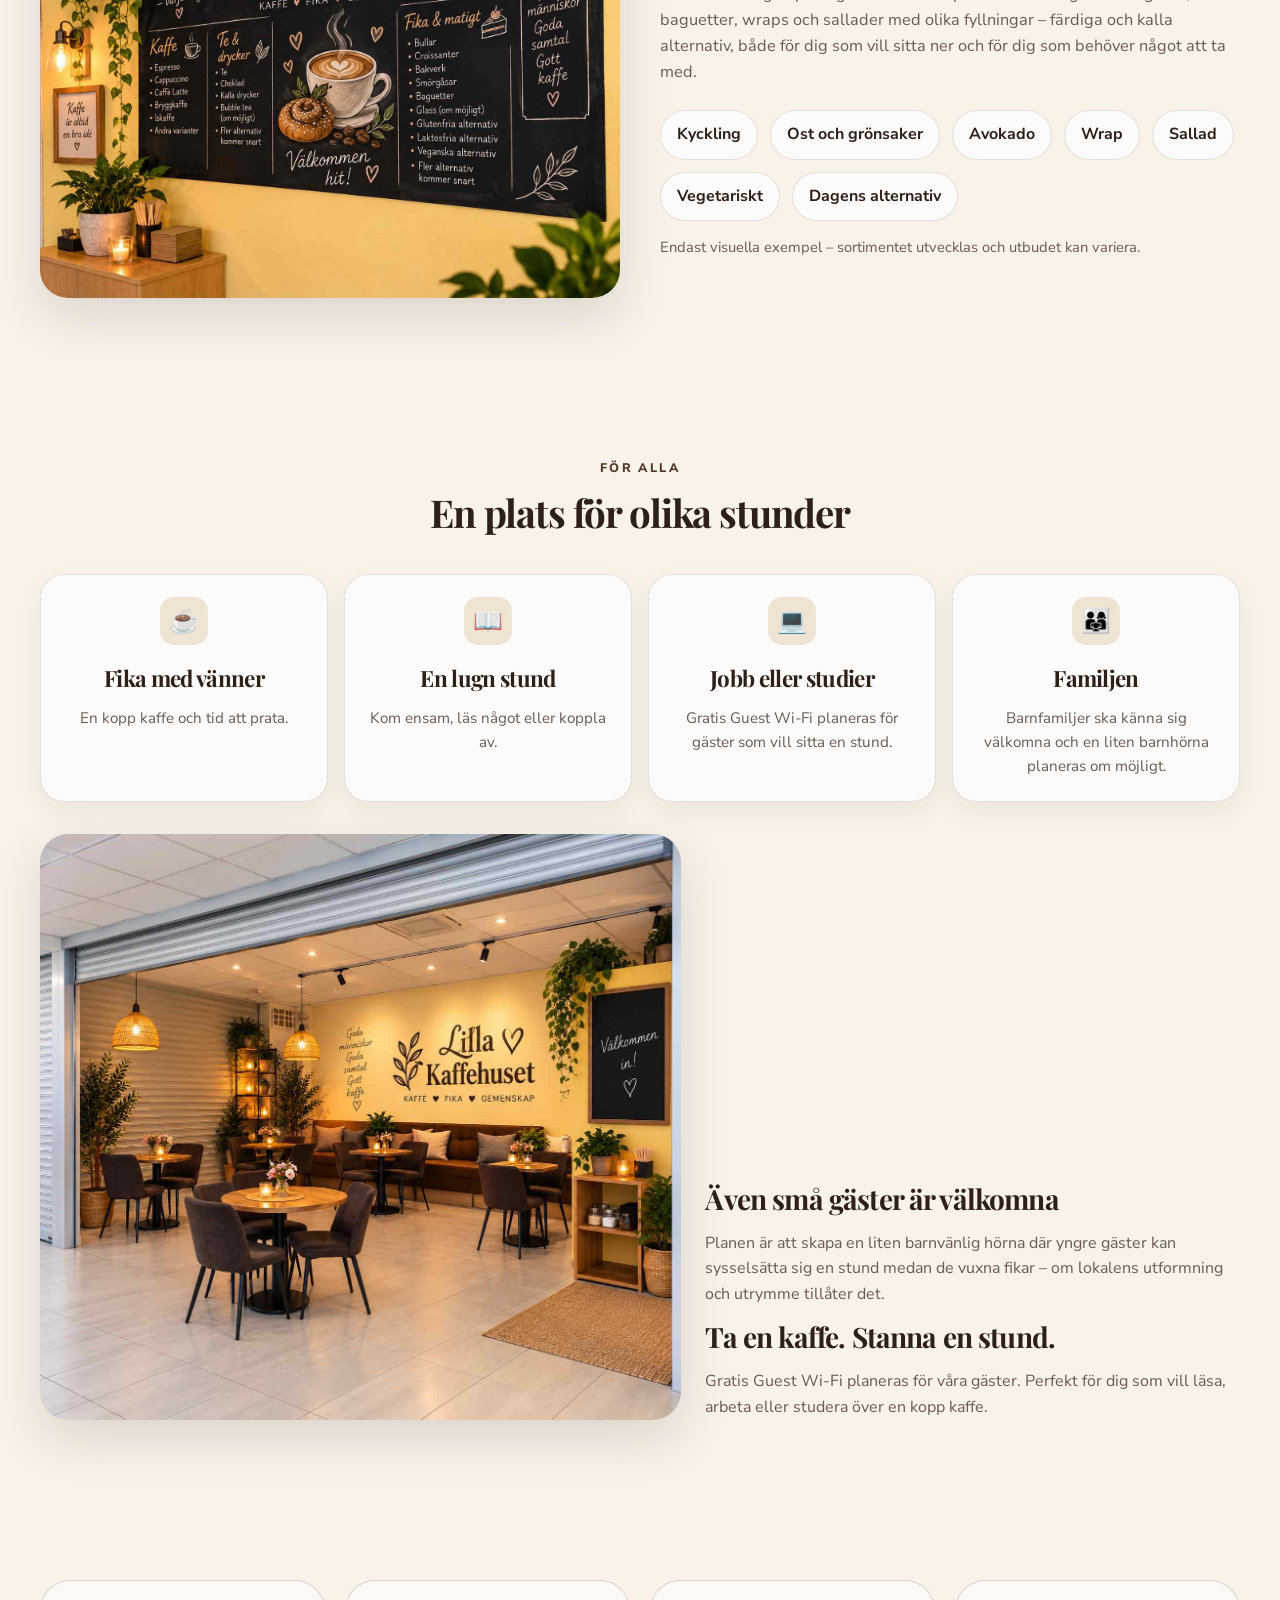
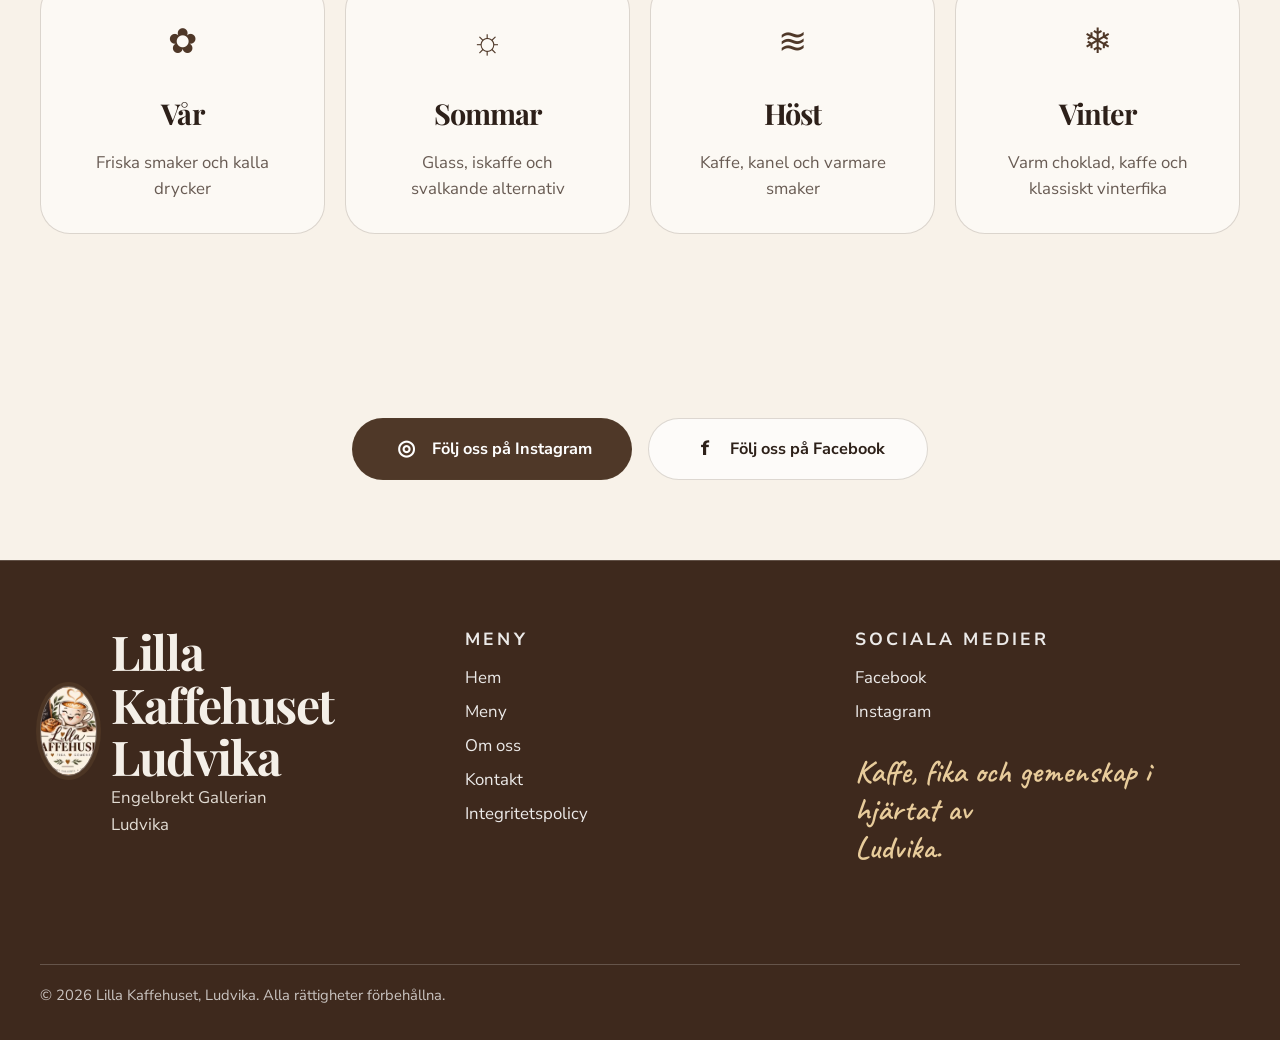
==== commit 3a870317: "Update menu prices and add lunch" ====
--- a/index.html
+++ b/index.html
@@ -249,33 +249,43 @@
                 <span class="menu-card-title">Kaffe</span>
               </summary>
               <ul>
-                <li><span>Bryggkaffe</span><strong>30 kr</strong></li>
-                <li><span>Espresso</span><strong>30 kr</strong></li>
-                <li><span>Dubbel espresso</span><strong>38 kr</strong></li>
-                <li><span>Cappuccino</span><strong>42 kr</strong></li>
-                <li><span>Caffè Latte</span><strong>45 kr</strong></li>
-                <li><span>Iskaffe</span><strong>49 kr</strong></li>
-              </ul>
-              <p class="menu-note">Laktosfri mjölk och växtbaserad dryck planeras till alla kaffedrycker.</p>
+                <li><span>Bryggkaffe</span><strong>35 kr</strong></li>
+                <li><span>Espresso enkel</span><strong>30 kr</strong></li>
+                <li><span>Espresso dubbel</span><strong>39 kr</strong></li>
+                <li><span>Espresso macchiato</span><strong>35 kr</strong></li>
+                <li><span>Cortado</span><strong>42 kr</strong></li>
+                <li><span>Americano</span><strong>39 kr</strong></li>
+                <li><span>Cappuccino</span><strong>49 kr</strong></li>
+                <li><span>Flat White</span><strong>49 kr</strong></li>
+                <li><span>Caffè Latte</span><strong>49 kr</strong></li>
+                <li><span>Latte Macchiato</span><strong>52 kr</strong></li>
+                <li><span>Smaksatt Latte</span><strong>55 kr</strong></li>
+                <li><span>Caffè Mocha</span><strong>59 kr</strong></li>
+              </ul>
+              <p class="menu-note">En gratis påtår ingår vid köp av bryggkaffe på plats.</p>
             </details>
 
             <details class="menu-card" name="menu-prices">
               <summary class="menu-card-head">
                 <span class="mini-icon">🍵</span>
-                <span class="menu-card-title">Te &amp; matcha</span>
-              </summary>
-              <ul>
+                <span class="menu-card-title">Te, matcha &amp; hojicha</span>
+              </summary>
+              <ul>
+                <li class="menu-group-label"><span>Svart te</span></li>
                 <li><span>Earl of Organic (svart te)</span><strong>39 kr</strong></li>
                 <li><span>Dancing Queen (svart te)</span><strong>39 kr</strong></li>
+                <li class="menu-group-label"><span>Grönt te</span></li>
                 <li><span>Lively Luke (grönt te)</span><strong>39 kr</strong></li>
-                <li><span>Miss Saigon (grönt te)</span><strong>39 kr</strong></li>
+                <li><span>Miss Saigon (grönt te)</span><strong>35 kr</strong></li>
+                <li class="menu-group-label"><span>Rooibos &amp; fruktte</span></li>
                 <li><span>Scarlet Wimbledon (rooibos)</span><strong>39 kr</strong></li>
                 <li><span>Amber Cactus (rooibos)</span><strong>39 kr</strong></li>
                 <li><span>Radiant Rose (fruktte)</span><strong>39 kr</strong></li>
+                <li class="menu-group-label"><span>Julte</span></li>
                 <li><span>Vinteräpple (julte)</span><strong>39 kr</strong></li>
                 <li><span>Glöggte (julte)</span><strong>39 kr</strong></li>
-                <li><span>Julknäck (julte)</span><strong>39 kr</strong></li>
-                <li><span>Chai Latte</span><strong>45 kr</strong></li>
+                <li><span>Julkärlek (julte)</span><strong>39 kr</strong></li>
+                <li class="menu-group-label"><span>Matcha &amp; hojicha</span></li>
                 <li><span>Matcha Latte</span><strong>59 kr</strong></li>
                 <li><span>Iced Matcha Latte</span><strong>65 kr</strong></li>
                 <li><span>Hojicha – rostat grönt te</span><strong>45 kr</strong></li>
@@ -283,6 +293,30 @@
                 <li><span>Iced Hojicha Latte</span><strong>65 kr</strong></li>
               </ul>
               <p class="menu-note">Te serveras hos oss. Priserna inkluderar moms.</p>
+            </details>
+
+            <details class="menu-card" name="menu-prices">
+              <summary class="menu-card-head">
+                <span class="mini-icon">🥣</span>
+                <span class="menu-card-title">Dagens lunch</span>
+              </summary>
+              <ul>
+                <li class="menu-item-with-description">
+                  <span>
+                    <b>Kycklingsoppa med krutonger</b>
+                    <small>Varm kycklingsoppa med grönsaker och krispiga krutonger.</small>
+                  </span>
+                  <strong>89 kr</strong>
+                </li>
+                <li class="menu-item-with-description">
+                  <span>
+                    <b>Lunchpaket</b>
+                    <small>Kycklingsoppa med krutonger + valfri liten sötsak: mini-kanelbulle eller chokladboll.</small>
+                  </span>
+                  <strong>99 kr</strong>
+                </li>
+              </ul>
+              <p class="menu-note">Lunch serveras kl. 11.00–14.00.</p>
             </details>
 
             <details class="menu-card" name="menu-prices">
@@ -352,7 +386,7 @@
                 <li><span>Radiant Rose (100 g / 250 g)</span><strong>85 / 189 kr</strong></li>
                 <li><span>Vinteräpple (100 g / 250 g)</span><strong>85 / 189 kr</strong></li>
                 <li><span>Glöggte (100 g / 250 g)</span><strong>79 / 179 kr</strong></li>
-                <li><span>Julknäck (100 g / 250 g)</span><strong>85 / 189 kr</strong></li>
+                <li><span>Julkärlek (100 g / 250 g)</span><strong>85 / 189 kr</strong></li>
               </ul>
               <p class="menu-note">Priserna visas för 100 g respektive 250 g och inkluderar moms.</p>
             </details>
@@ -427,8 +461,8 @@
           </div>
 
           <p class="menu-footer-copy">
-            Mat tillagas inte i lokalen – vi erbjuder färdiga och kalla alternativ. Alla priser
-            anges i SEK inklusive moms.
+            Sortiment och tillgänglighet kan variera. Alla priser anges i svenska kronor (SEK)
+            och inkluderar moms.
           </p>
         </div>
       </section>
--- a/styles.css
+++ b/styles.css
@@ -620,6 +620,44 @@
   color: var(--primary-dark);
 }
 
+.menu-card li.menu-group-label {
+  margin-top: 0.45rem;
+  padding-bottom: 0.35rem;
+  border-bottom-color: var(--border);
+}
+
+.menu-card li.menu-group-label:first-child {
+  margin-top: 0;
+}
+
+.menu-card li.menu-group-label span {
+  color: var(--primary-dark);
+  font-family: "Playfair Display", serif;
+  font-weight: 700;
+}
+
+.menu-card li.menu-item-with-description {
+  align-items: flex-start;
+}
+
+.menu-item-with-description > span {
+  display: grid;
+  gap: 0.25rem;
+}
+
+.menu-item-with-description b {
+  color: var(--text);
+}
+
+.menu-item-with-description small {
+  max-width: 34rem;
+  line-height: 1.45;
+}
+
+.menu-item-with-description strong {
+  flex: 0 0 auto;
+}
+
 .menu-note {
   margin-top: 1rem;
   color: var(--muted);
